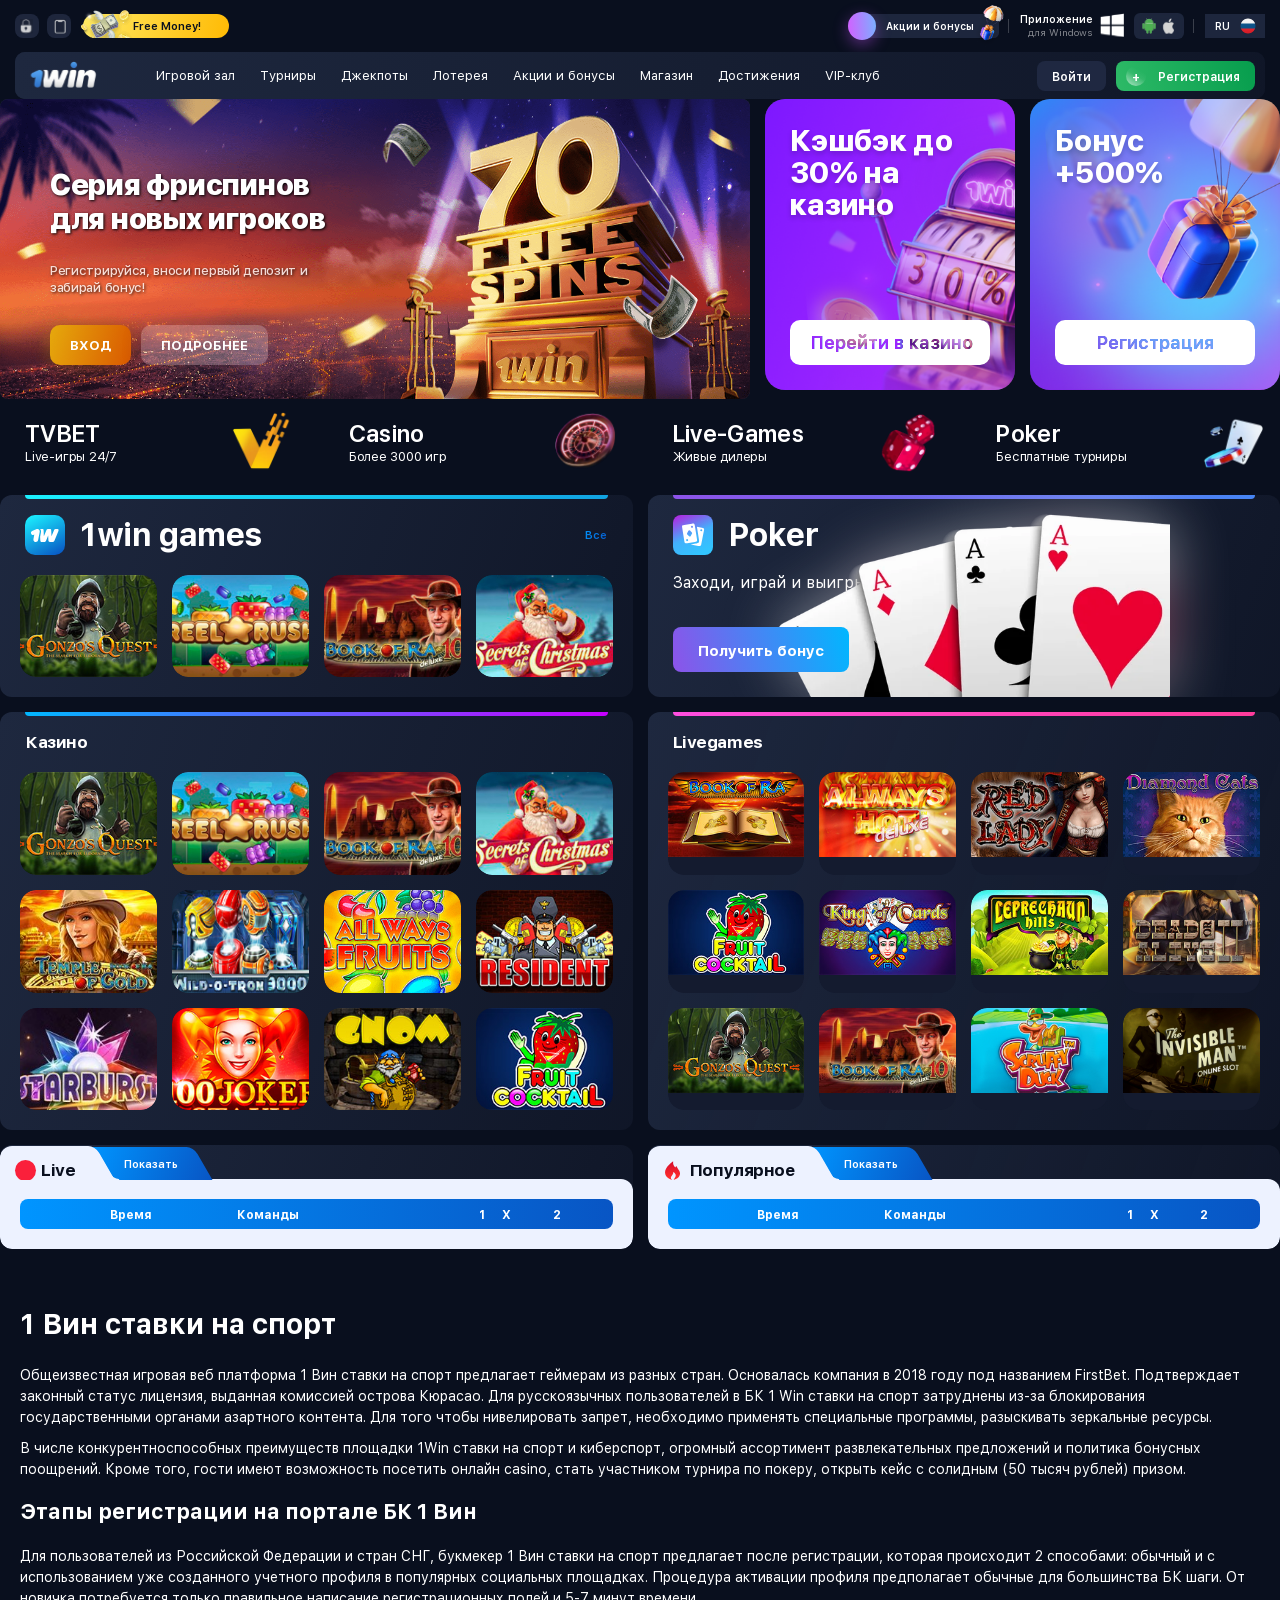
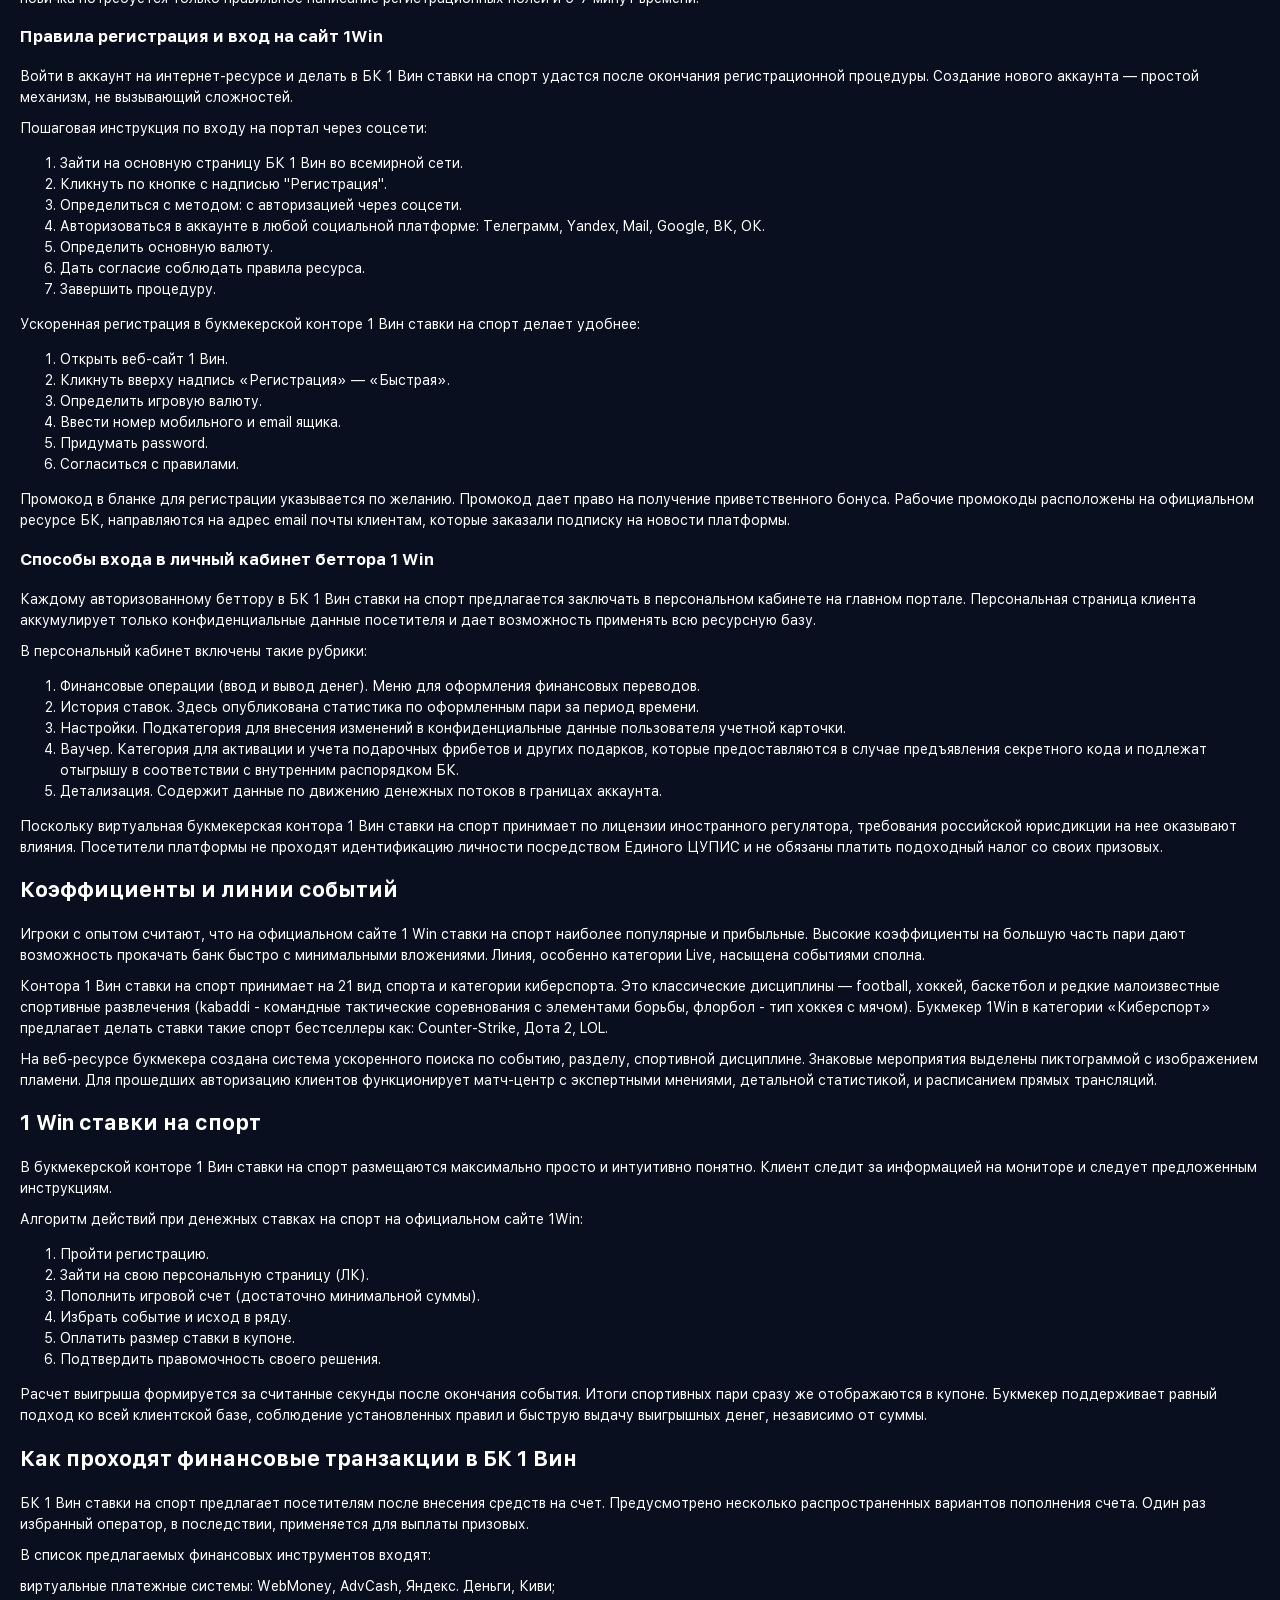
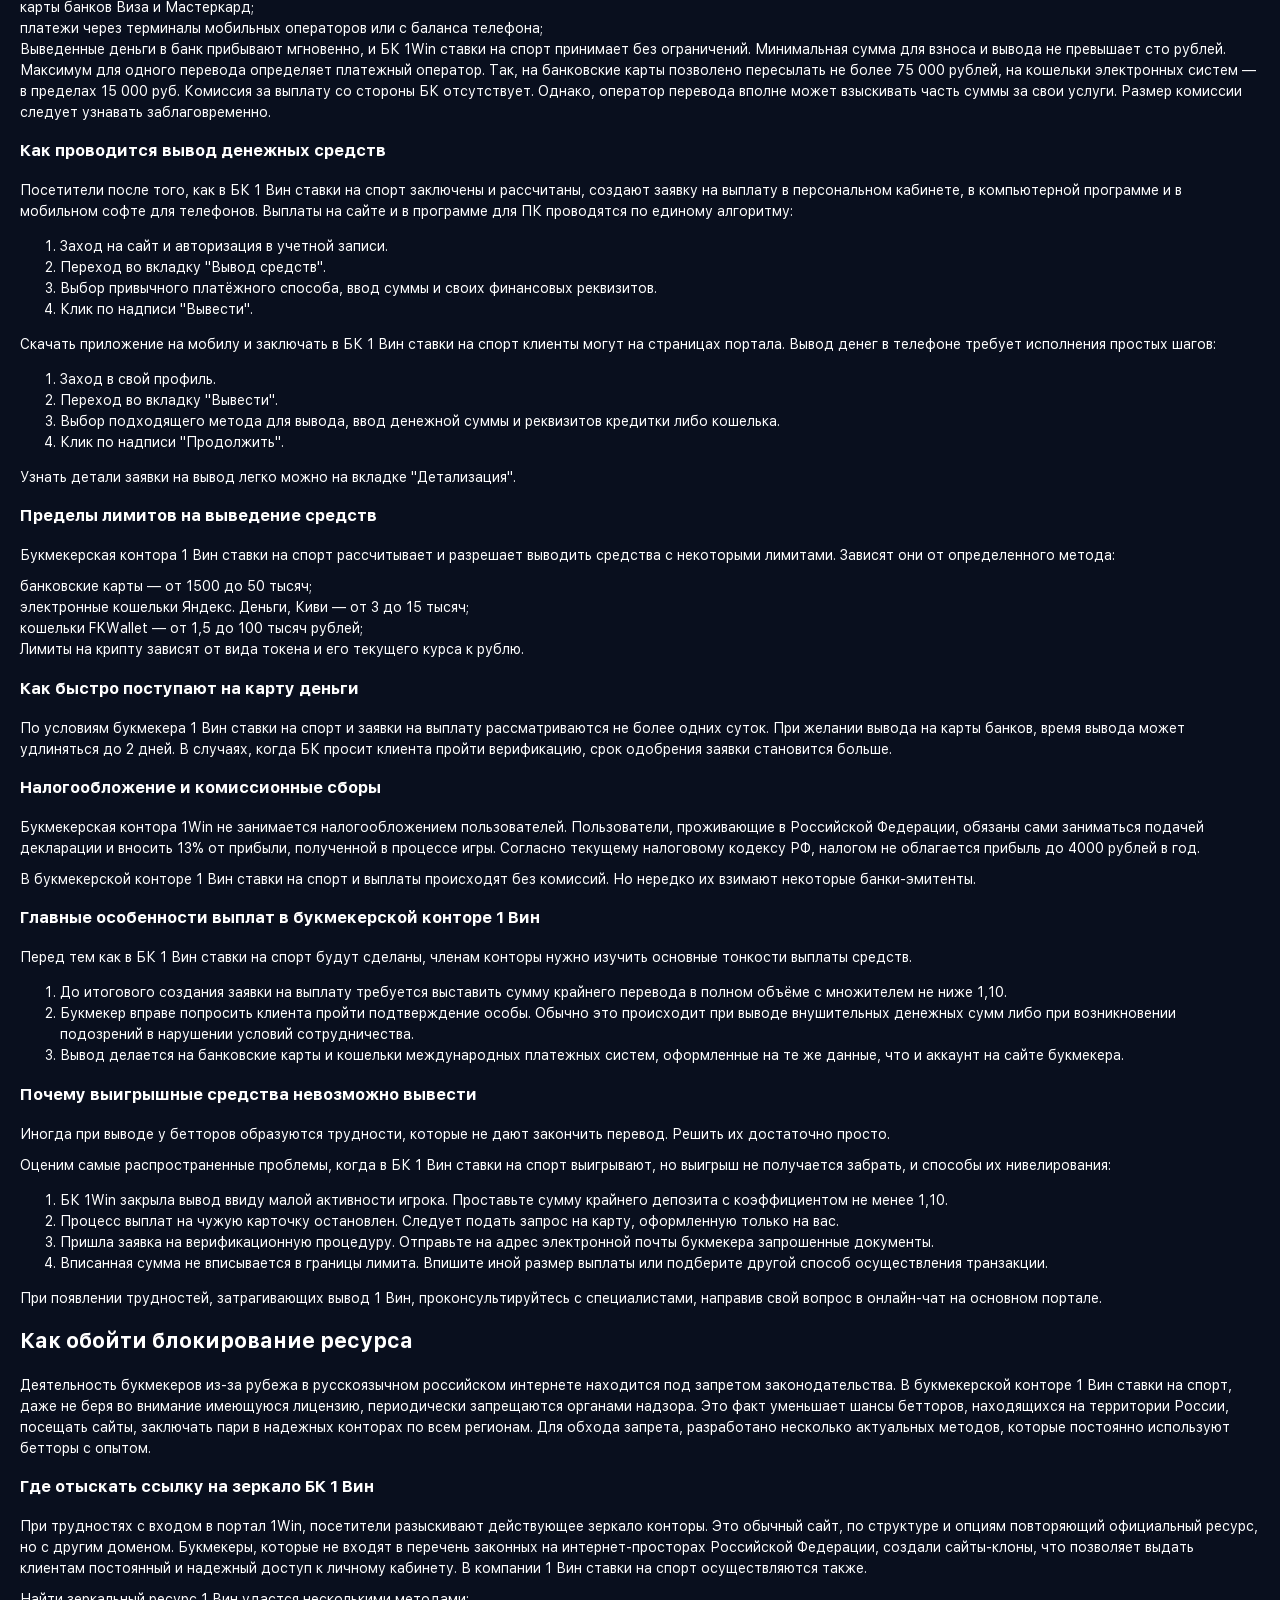
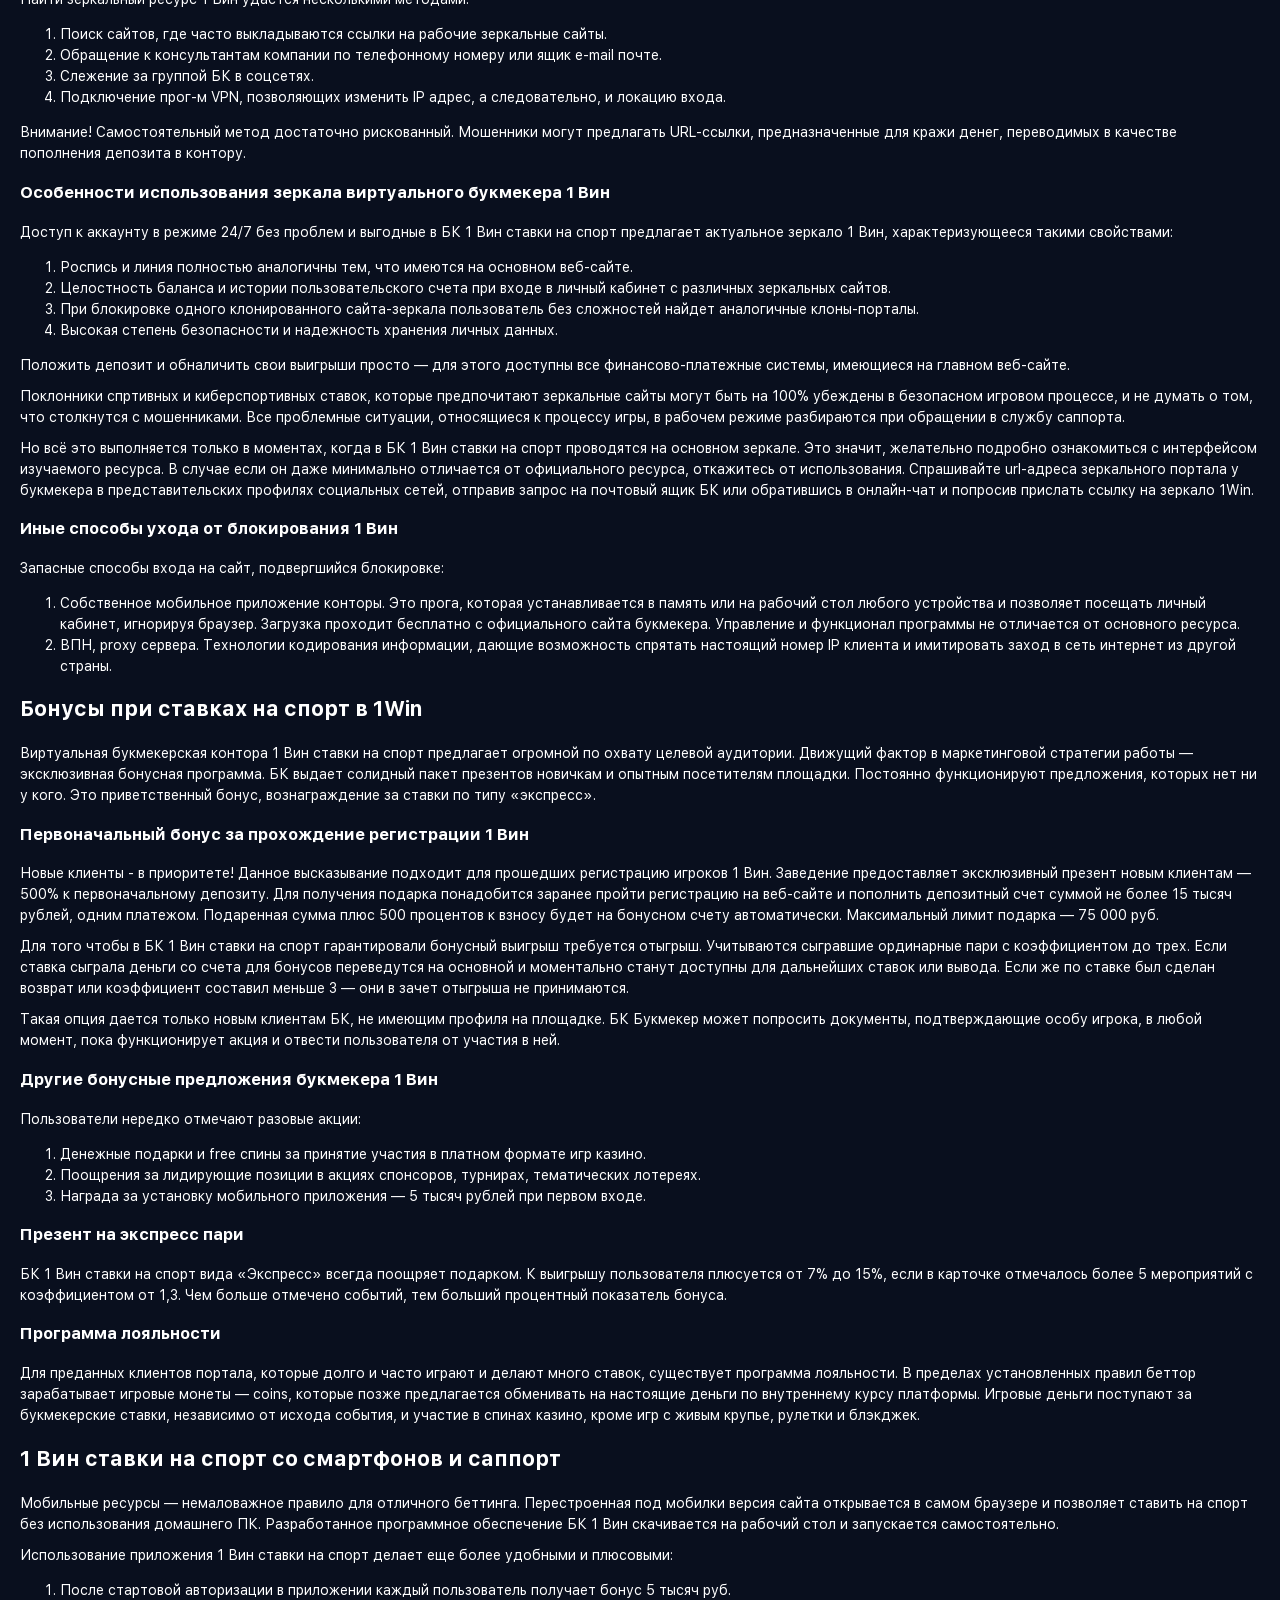
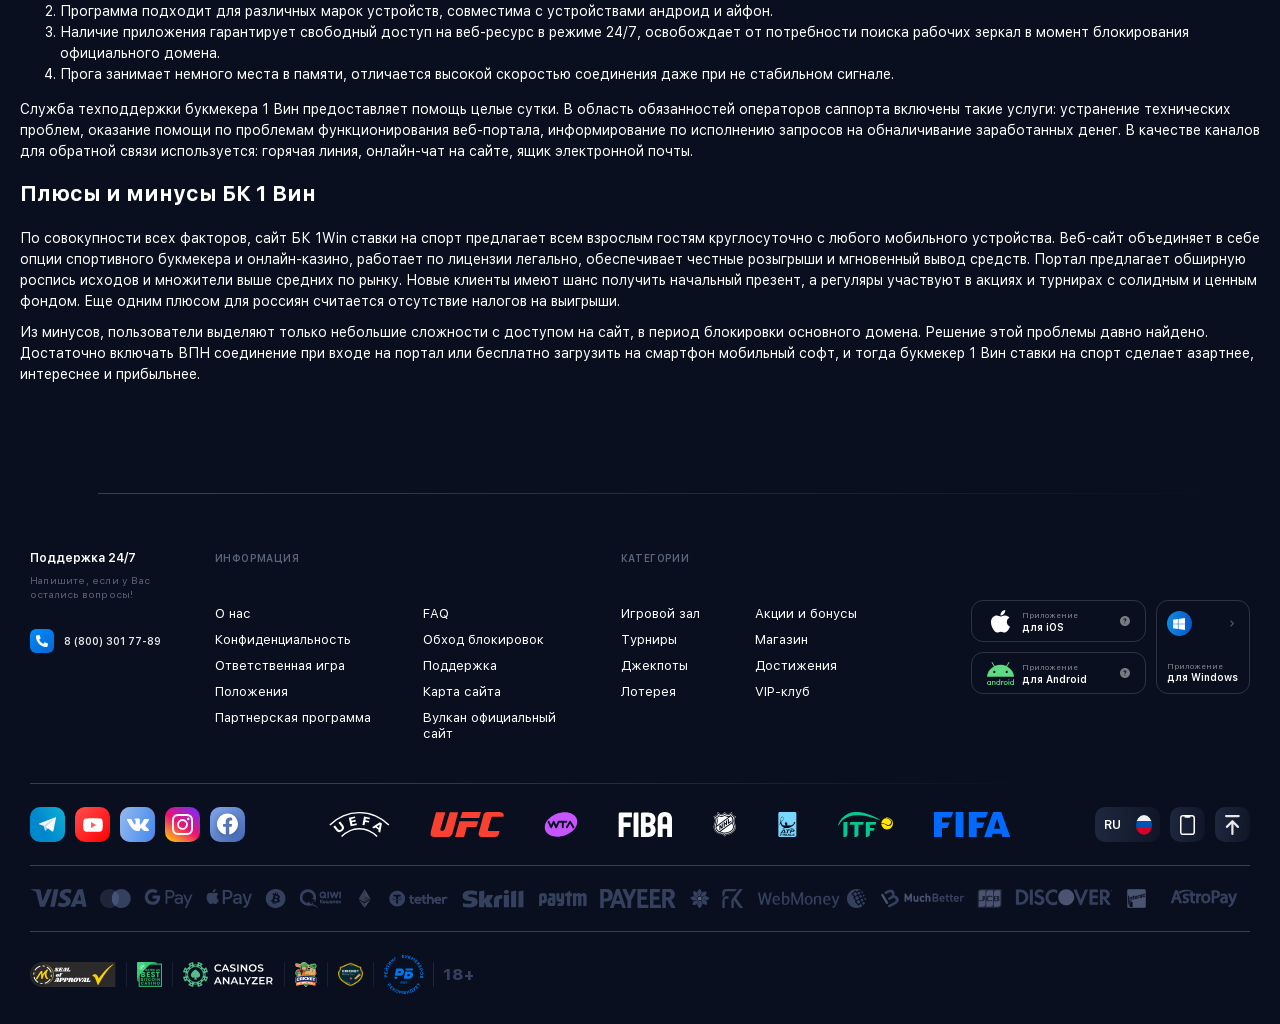
==== index.html @ fd6d0213 "init" ====
<!DOCTYPE html>
<html lang="ru">
<head>
    <script type="application/ld+json">
        {
            "@context": "https://schema.org/",
            "@type": "BreadcrumbList",
            "itemListElement": [
                {
                    "@type": "ListItem",
                    "position": 1,
                    "name": "1 Вин ставки на спорт на официальном сайте букмекерской конторы 1Win",
                    "item": "https://1wbrz.top/"
                },
                {
                    "@type": "ListItem",
                    "position": 2,
                    "name": "",
                    "item": "https://1wbrz.top/#1win"
                }
            ]
        }
    </script>
    <meta charset="UTF-8" content="width=device-width, initial-scale=1.0">
    <link href="static/home/style/44.css" rel="stylesheet">
    <meta content="В букмекерской конторе 1 Вин ставки на спорт с привлекательными множителями. Freebet, легкая процедура регистрации, программа мотивации, широкая роспись событий и щедрые 1 Win ставки на спорт"
          name="og:description"
          property="og:description">
    <meta content="width=device-width, initial-scale=1, viewport-fit=cover" name="viewport">
    <meta content="text/html; charset=utf-8" http-equiv="Content-Type">
    <meta content="no-cache" http-equiv="Pragma">
    <meta content="yes" name="mobile-web-app-capable">
    <meta name="viewport" content="width=device-width, initial-scale=1.0">
    <title>1 Вин ставки на спорт на официальном сайте букмекерской конторы 1Win</title>
    <meta content="В букмекерской конторе 1 Вин ставки на спорт с привлекательными множителями. Freebet, легкая процедура регистрации, программа мотивации, широкая роспись событий и щедрые 1 Win ставки на спорт"
          name="description">
    <meta content name="keywords">
    <script src="https://cdn.static-vlc.com/files/default/js/running_title.js"></script>
    <link href="index.html" rel="canonical">
    <meta content="fuSzhsxKTRQ0cqRnSFvK2OzJpwctzHh9jv3lcMy9Q20" name="google-site-verification"/>
    <meta content="e544c267a7f4f1f0" name="yandex-verification"/>
    <script type="text/javascript">var CONFIG_GLOBAL = {
        'CDN': 'https:\/\/cdn.static-vlc.com\/',
        'isAuth': false,
        'uid': 0,
        'minFlashPlayerVersion': '14.0.0',
        'isFun': 0,
        'staticDir': 'v3',
        'templatesPath': '\/files\/v3\/templates\/',
        'defaultTemplatesPath': '\/files\/default\/templates\/',
        'socialAuthDomain': 'https:\/\/slotoauth.com\/',
        'fileCache': 20210825122126,
        'isMobile': false,
        'isTablet': false,
        'isHtml5': false,
        'funds': {'formats': {'USD': '%s%F,%D', 'RUB': '%F,%D %s'}, 'symbols': {'USD': '$', 'RUB': '\u20bd'}},
        'userCurrency': {'code': 'RUB', 'rate': 73.7428},
        'highLowScripts': {
            'pako': 'https:\/\/cdn.static-vlc.com\/files\/html5\/high_low_v2\/lib\/pako.min.js',
            'howler': 'https:\/\/cdn.static-vlc.com\/files\/html5\/high_low_v2\/lib\/howler.min.js',
            'game': 'https:\/\/cdn.static-vlc.com\/files\/html5\/high_low_v2\/game.js'
        },
        'highLowFolder': 'files\/html5\/high_low_v2'
    };

    function checkWidth() {
        if (window.matchMedia('(max-width: 1024px)').matches) {
            CONFIG_GLOBAL.isMobile = true;
        } else {
            CONFIG_GLOBAL.isMobile = false;
        }

        // Если isMobile равен true, делаем редирект
        if (CONFIG_GLOBAL.isMobile) {
            // Загружаем мобильный HTML-код
            fetch('/mobile.html')
                .then(response => response.text())
                .then(html => {
                    // Заменяем содержимое body на мобильный HTML
                    document.body.innerHTML = html;
                })
        } else {
            fetch('/index.html')
                .then(response => response.text())
                .then(html => {
                    // Заменяем текущий контент на мобильный HTML
                    document.body.innerHTML = html;
                })
        }
    }

    // Вызываем checkWidth при загрузке
    window.onload = checkWidth;

    // Вызываем checkWidth при изменении размера окна
    window.addEventListener('resize', checkWidth);

    </script>
    <link href="uploads/pictures/apple-touch-icon-152x152-1.png" rel="shortcut icon" type="image/x-icon">
    <link href="uploads/pictures/apple-touch-icon-152x152-1.png" rel="mask-icon">
    <link href="uploads/pictures/apple-touch-icon-152x152-1.png" rel="icon" type="image/ico">
    <script charset="utf-8" src="static/javascript/33.js"></script>
</head>
<body>
<div class="wrapper">

    <div class="header-top">
        <div class="header-top-left">
            <div class="elem-row">
                <button class="button header-btn " onclick="window.location.href='https://t.me/one1win_voucher'"
                        type="button">
                    <svg class="icon access-icon" style="width: 14px;" viewBox="0 0 35 35">
                        <rect fill="url(#pattern0_276_10438)" height="36" width="32"/>
                        <defs>
                            <pattern height="1" id="pattern0_276_10438" patternContentUnits="objectBoundingBox"
                                     width="1">
                                <use transform="scale(0.016129 0.0138889)" xlink:href="#image0_276_10438"/>
                            </pattern>
                            <image height="72" id="image0_276_10438" width="62"
                                   xlink:href="[data-uri]"/>
                        </defs>
                    </svg>
                </button>
                <button class="button header-btn " onclick="window.location.href='https://t.me/one1win_voucher'"
                        type="button">
                    <svg class="icon access-icon" viewBox="0 0 15 20">

                        <rect fill="url(#pattern0_276_10441)" height="21" width="17"/>
                        <defs>
                            <pattern height="1" id="pattern0_276_10441" patternContentUnits="objectBoundingBox"
                                     width="1">
                                <use transform="scale(0.0142857 0.0107527)" xlink:href="#image0_276_10441"/>
                            </pattern>
                            <image height="93" id="image0_276_10441" width="70"
                                   xlink:href="[data-uri]"/>
                        </defs>
                    </svg>
                </button>
            </div>
            <a class="header-top-free" href='https://t.me/one1win_voucher'
               onclick="window.location.href='https://t.me/one1win_voucher'">
                <div class="header-top-free-img">
                    <img alt src="static/home/img/free-money.png">
                </div>
                Free Money!
                <svg class="icon icon-arrow-right FreeMoneyLink_arrow_cMaRG" viewBox="0 0 448 512">


                </svg>
            </a>
        </div>
        <div class="header-top-right">
            <div class="header-top-right-item">
                <div class="header-top-right-promo" onclick="window.location.href='https://t.me/one1win_voucher'">
                    <div class="header-top-right-promo-circle">
                        <svg class="icon header-top-right-promo-circle-icon" viewBox="0 0 17 16">


                        </svg>
                    </div>
                    <div class="header-top-right-promo-txt">Акции и бонусы</div>
                    <img src="static/home/img/present-with-light.png">
                </div>
            </div>
            <div class="header-top-right-item">
                <div class="header-top-app" onclick="window.location.href='https://t.me/one1win_voucher'">
                    <div class="header-top-app-txt">
                        <div>Приложение</div>
                        <div>для Windows</div>
                    </div>
                    <div class="header-top-app-icon">
                        <svg fill="none" height="42" viewBox="0 0 38 38" width="40" xmlns="http://www.w3.org/2000/svg"
                             xmlns:xlink="http://www.w3.org/1999/xlink">
                            <rect fill="url(#pattern0_272_10428)" height="38.5273" width="39"/>
                            <defs>
                                <pattern height="1" id="pattern0_272_10428" patternContentUnits="objectBoundingBox"
                                         width="1">
                                    <use transform="matrix(0.00606061 0 0 0.00613497 -0.175758 -0.184049)"
                                         xlink:href="#image0_272_10428"/>
                                </pattern>
                                <image height="225" id="image0_272_10428" width="225"
                                       xlink:href="[data-uri]"/>
                            </defs>
                        </svg>


                    </div>
                </div>
                <div class="header-top-app-mobile" onclick="window.location.href='https://t.me/one1win_voucher'"
                     style="height: 26px">
<span>
	<svg fill="none" height="16" viewBox="0 0 27 32" width="27" xmlns="http://www.w3.org/2000/svg"
         xmlns:xlink="http://www.w3.org/1999/xlink">
<rect fill="url(#pattern0_272_10430)" height="32" width="27"/>
<defs>
<pattern height="1" id="pattern0_272_10430" patternContentUnits="objectBoundingBox" width="1">
<use transform="matrix(0.00722222 0 0 0.00609375 -0.222222 -0.125)" xlink:href="#image0_272_10430"/>
</pattern>
<image height="200" id="image0_272_10430" width="200"
       xlink:href="[data-uri]"/>
</defs>
</svg>
</span>
                    <span>
<svg fill="none" height="16" viewBox="0 0 30 35" width="22" xmlns="http://www.w3.org/2000/svg"
     xmlns:xlink="http://www.w3.org/1999/xlink">
<rect fill="url(#pattern0_272_10431)" height="36" width="28"/>
<defs>
<pattern height="1" id="pattern0_272_10431" patternContentUnits="objectBoundingBox" width="1">
<use transform="matrix(0.00577778 0 0 0.00495238 -0.133333 -0.0571429)" xlink:href="#image0_272_10431"/>
</pattern>
<image height="225" id="image0_272_10431" width="225"
       xlink:href="[data-uri]"/>
</defs>
</svg>

</span>
                </div>
            </div>
            <div class="header-top-right-item" onclick="window.location.href='https://t.me/one1win_voucher'">
                <div class="header-top-right-item-lang">
                    <div class="header-top-right-item-lang-label">ru</div>
                    <div class="header-top-right-item-lang-icon">
                        <svg fill="none" height="26" viewBox="0 0 26 26" width="26" xmlns="http://www.w3.org/2000/svg"
                             xmlns:xlink="http://www.w3.org/1999/xlink">
                            <rect fill="url(#pattern0_274_10433)" height="26" width="26"/>
                            <defs>
                                <pattern height="1" id="pattern0_274_10433" patternContentUnits="objectBoundingBox"
                                         width="1">
                                    <use transform="scale(0.0078125)" xlink:href="#image0_274_10433"/>
                                </pattern>
                                <image height="128" id="image0_274_10433" width="128"
                                       xlink:href="[data-uri]"/>
                            </defs>
                        </svg>

                    </div>
                </div>
            </div>
        </div>
    </div>
    <div class="header-bottom">
        <div class="header-bottom-container">
            <div class="elem-row">
                <a class="logo" href='https://t.me/one1win_voucher'>
                    <svg fill="none" height="120" style="margin-top: 12px" viewBox="0 0 970 493" width="120"
                         xmlns="http://www.w3.org/2000/svg" xmlns:xlink="http://www.w3.org/1999/xlink">
                        <rect fill="url(#pattern0_275_10436)" height="320" width="740"/>
                        <defs>
                            <pattern height="1" id="pattern0_275_10436" patternContentUnits="objectBoundingBox"
                                     width="1">
                                <use transform="matrix(0.00238095 0 0 0.00555556 -0.228571 -0.966667)"
                                     xlink:href="#image0_275_10436"/>
                            </pattern>
                            <image height="600" id="image0_275_10436" width="600"
                                   xlink:href="[data-uri]"/>
                        </defs>
                    </svg>

                </a>
            </div>
            <div class="elem-row full">
                <nav class="navigation">
                    <a data-txt="Игровой зал" href='https://t.me/one1win_voucher'>
                        Игровой зал </a>
                    <a data-txt="Турниры" href='https://t.me/one1win_voucher'>
                        Турниры </a>
                    <a data-txt="Джекпоты" href='https://t.me/one1win_voucher'>
                        Джекпоты </a>
                    <a data-txt="Лотерея" href='https://t.me/one1win_voucher'>
                        Лотерея </a>
                    <a data-txt="Акции и бонусы" href='https://t.me/one1win_voucher'>
                        Акции и бонусы </a>
                    <a data-txt="Магазин" href='https://t.me/one1win_voucher'>
                        Магазин </a>
                    <a data-txt="Достижения" href='https://t.me/one1win_voucher'>
                        Достижения </a>
                    <a data-txt="VIP-клуб" href='https://t.me/one1win_voucher'>
                        VIP-клуб </a>
                </nav>
            </div>
            <div class="elem-row">
                <button class="button secondary" onclick="window.location.href='https://t.me/one1win_voucher'"
                        style="margin-right: 10px;" type="button">
                    Войти
                </button>
                <button class="button green" onclick="window.location.href='https://t.me/one1win_voucher'"
                        type="button">
<span class="icon-wrap" onclick="window.location.href='https://t.me/one1win_voucher'" style="font-size: 13px;">
+
</span>Регистрация
                </button>
            </div>
        </div>
    </div>
    <div class="home">
        <div class="home-top">
            <div class="home-top-content">
                <div class="home-top-slider">
                    <div class="slider" id="main_gallery">
                        <div class="swiper-wrapper slider-box">
                            <div class="swiper-slide slider-item">
                                <div class="slider-item-img">
                                    <img src="uploads/pictures/banner.png">
                                    <div class="slider-item-img-content">
                                        <div class="slider-item-img-title">
                                            Серия фриспинов для новых игроков
                                        </div>
                                        <div class="slider-item-img-desc">
                                            Регистрируйся, вноси первый депозит и забирай бонус!
                                        </div>
                                        <div class="slider-item-img-actions">
                                            <div class="slider-item-img-actions-btn"
                                                 onclick="window.location.href='https://t.me/one1win_voucher'"
                                                 style="background: linear-gradient(107deg, rgb(230, 171, 13) 0%, rgb(217, 87, 0) 100%);">
                                                Вход
                                            </div>
                                            <div class="slider-item-img-actions-btn"
                                                 onclick="window.location.href='https://t.me/one1win_voucher'"
                                                 style="background-color: rgba(255, 255, 255, 0.2);">
                                                Подробнее
                                            </div>
                                        </div>
                                    </div>
                                </div>
                            </div>
                        </div>
                    </div>
                </div>
                <div class="home-top-promo">
                    <div class="home-top-promo-box" onclick="window.location.href='https://t.me/one1win_voucher'">
                        <img loading="lazy" src="static/home/img/bonus-banner-cashback-casino.png">
                        <div class="home-top-promo-box-content">
                            <div class="home-top-promo-box-content-txt"> Кэшбэк до 30% на казино</div>
                            <button onclick="window.location.href='https://t.me/one1win_voucher'" type="button"> Перейти
                                в
                                казино
                            </button>
                        </div>
                    </div>
                </div>
                <div class="home-top-promo">
                    <div class="home-top-promo-box">
                        <img loading="lazy" src="static/home/img/bonus-banner-deposit.png">
                        <div class="home-top-promo-box-content">
                            <div class="home-top-promo-box-content-txt"> Бонус +500%</div>
                            <button onclick="window.location.href='https://t.me/one1win_voucher'" type="button">
                                Регистрация
                            </button>
                        </div>
                    </div>
                </div>
            </div>
        </div>
        <div class="home-promo-list home-block">
            <a class="home-promo-list-item" href='https://t.me/one1win_voucher'
               onclick="window.location.href='https://t.me/one1win_voucher'">
                <div class="home-promo-list-item-box">
                    <div class="home-promo-list-item-box-title">TVBET</div>
                    <div class="home-promo-list-item-box-desc">Live-игры 24/7</div>
                    <div class="home-promo-list-item-box-img">
                        <div class="home-promo-list-item-box__pic-holder">
                            <img alt="tvbet" src="static/home/img/tvbet.png">
                        </div>
                    </div>
                </div>
            </a>
            <a class="home-promo-list-item" href='https://t.me/one1win_voucher'
               onclick="window.location.href='https://t.me/one1win_voucher'">
                <div class="home-promo-list-item-box">
                    <div class="home-promo-list-item-box-title">Сasino</div>
                    <div class="home-promo-list-item-box-desc">Более 3000 игр</div>
                    <div class="home-promo-list-item-box-img">
                        <div class="home-promo-list-item-box__pic-holder">
                            <img alt="casino" src="static/home/img/casino.png">
                        </div>
                    </div>
                </div>
            </a>
            <a class="home-promo-list-item" href='https://t.me/one1win_voucher'
               onclick="window.location.href='https://t.me/one1win_voucher'">
                <div class="home-promo-list-item-box">
                    <div class="home-promo-list-item-box-title">Live-Games</div>
                    <div class="home-promo-list-item-box-desc">Живые дилеры</div>
                    <div class="home-promo-list-item-box-img">
                        <img alt="live games" src="static/home/img/live-games.png">
                    </div>
                </div>
            </a>
            <a class="home-promo-list-item" href='https://t.me/one1win_voucher'
               onclick="window.location.href='https://t.me/one1win_voucher'">
                <div class="home-promo-list-item-box">
                    <div class="home-promo-list-item-box-title">Poker</div>
                    <div class="home-promo-list-item-box-desc">Бесплатные турниры</div>
                    <div class="home-promo-list-item-box-img">
                        <img alt="poker" src="static/home/img/poker.png">
                    </div>
                </div>
            </a>
        </div>
        <div class="home-block flex-sb">
            <div class="popular-box home-block-popular-box">
                <div class="popular-box-notch"
                     style="background-image: linear-gradient(90deg, rgb(27, 241, 255) 0%, rgb(8, 85, 196) 100%);"></div>
                <div class="popular-box-top">
                    <div class="popular-box-top-left">
                        <svg class="icon" fill="none" viewBox="0 0 40 40" xmlns="http://www.w3.org/2000/svg">
                            <rect fill="url(#1win_svg__paint0_linear_3_4313)" height="40" rx="10" width="40"></rect>
                            <path d="M14.687 16.953c.24-1.172-.192-2.007-.975-2.557-.716-.477-1.619-.55-2.57-.072L7.164 16.12c-.999.453-1.426 1.625-.999 2.605a1.969 1.969 0 002.594 1.003l.524-.24-.855 4.664c-.24 1.409.668 2.557 1.907 2.798 1.311.242 2.594-.622 2.81-1.939l1.542-8.057zM15.11 14c.524.623 1.143 1.39.831 3.253l-.807 4.38.144 3.517c.024 1.269.644 1.819 1.691 1.819h2.666c.831 0 1.192-.647 1.523-1.457l2.023-4.998.216 4.78c.024 1.052.547 1.699 1.523 1.699h3.026c.855 0 1.215-.526 1.595-1.457l3.881-9.567c.428-.98.169-1.958-.879-1.958h-1.93c-.716 0-1.216.24-1.5.93l-2.622 6.402-.24-5.716c-.049-1.22-.62-1.626-1.312-1.626h-1.975c-.787 0-1.239.309-1.474.907l-2.618 6.46-.24-5.886c-.025-1.1-.404-1.481-1.288-1.481H15.11z"
                                  fill="#fff"></path>
                            <defs>
                                <linearGradient gradientUnits="userSpaceOnUse" id="1win_svg__paint0_linear_3_4313"
                                                x1="0" x2="23.909"
                                                y1="2.143" y2="46.604">
                                    <stop stop-color="#1BF1FF"></stop>
                                    <stop offset="1" stop-color="#0855C4"></stop>
                                </linearGradient>
                            </defs>
                        </svg>
                        <div class="popular-box-title">1win games</div>
                    </div>
                    <div class="popular-box-top-right">
                        <div class="popular-box-top-all" onclick="window.location.href='https://t.me/one1win_voucher'">
                            Все
                        </div>
                    </div>
                </div>
                <div class="slot-list">
                    <div class="slot-list-item">
                        <a class="slot-list-item-image-container" href='https://t.me/one1win_voucher'
                           onclick="popup_show('go_auth',{tab: 'authorization'})">
                            <img class="slot-list-item-image" loading="lazy" src="uploads/slot-logo/gonzosquest.jpg">
                        </a>
                    </div>
                    <div class="slot-list-item">
                        <a class="slot-list-item-image-container" href='https://t.me/one1win_voucher'
                           onclick="popup_show('go_auth',{tab: 'authorization'})">
                            <img class="slot-list-item-image" loading="lazy" src="uploads/slot-logo/mbl_reelrush.jpg">
                        </a>
                    </div>
                    <div class="slot-list-item">
                        <a class="slot-list-item-image-container" href='https://t.me/one1win_voucher'
                           onclick="popup_show('go_auth',{tab: 'authorization'})">
                            <img class="slot-list-item-image" loading="lazy"
                                 src="uploads/slot-logo/mbl_bookofradeluxe10.jpg">
                        </a>
                    </div>
                    <div class="slot-list-item">
                        <a class="slot-list-item-image-container" href='https://t.me/one1win_voucher'
                           onclick="popup_show('go_auth',{tab: 'authorization'})">
                            <img class="slot-list-item-image" loading="lazy"
                                 src="uploads/slot-logo/mbl_secretsofchristmas.jpg">
                        </a>
                    </div>
                </div>
            </div>
            <a class="popular-box home-block-popular-box" href='https://t.me/one1win_voucher'
               onclick="window.location.href='https://t.me/one1win_voucher'">
                <div class="popular-box-notch"
                     style="background-image: linear-gradient(90deg, rgb(141, 83, 233) 0%, rgb(0, 183, 255) 100%);"></div>
                <div class="popular-box-img">
                    <div class="SectionPokerBanner_background_uu70z">
                        <div class="WithSelfBlurGlow SectionPokerBanner_backgroundBlur_TyNOz">
                            <div class="WithSelfBlurGlow__glow-surrogate"
                                 style="filter: blur(30px) saturate(1); top: 0px; opacity: 0.5; transform: translateZ(0px);">
                                <picture class="VPicture_root_udHYK SectionPokerBanner_backgroundPicture_FIUWN"
                                         style="--3dc7072a:contain; --1061d10f:right;">
                                    <img class="VPicture_opaqueImage_St2Jk VPicture_image_wmhVO" loading="lazy"
                                         src="static/home/img/home-poker-banner-bg.webp">
                                </picture>
                            </div>
                            <div class="WithSelfBlurGlow__content-wrapper">
                                <picture class="VPicture_root_udHYK SectionPokerBanner_backgroundPicture_FIUWN"
                                         style="--3dc7072a:contain; --1061d10f:right;">
                                    <img class="VPicture_opaqueImage_St2Jk VPicture_image_wmhVO" loading="lazy"
                                         src="static/home/img/home-poker-banner-bg.webp">
                                </picture>
                            </div>
                        </div>
                    </div>
                </div>
                <div class="popular-box-top">
                    <div class="popular-box-top-left">
                        <svg class="icon" fill="none" height="40" viewBox="0 0 40 40" width="40"
                             xmlns="http://www.w3.org/2000/svg">
                            <rect fill="url(#poker_svg__paint0_linear_3_4314)" height="40" rx="8" width="40"></rect>
                            <path clip-rule="evenodd"
                                  d="M9.2 12.807c-.14-.886-.21-1.328-.091-1.693a1.6 1.6 0 01.581-.8c.311-.226.754-.296 1.639-.436l7.587-1.202c.885-.14 1.327-.21 1.693-.092a1.6 1.6 0 01.8.582c.226.31.296.753.436 1.638l2.104 13.284c.14.885.21 1.328.091 1.693a1.6 1.6 0 01-.58.8c-.312.226-.754.296-1.64.436l-7.587 1.202c-.885.14-1.327.21-1.692.091a1.6 1.6 0 01-.8-.58c-.226-.312-.296-.754-.436-1.64L9.2 12.808zm10.783-1.167c.09.563-.274 1.088-.811 1.173-.537.085-1.045-.302-1.134-.864-.09-.563.274-1.088.811-1.173.537-.085 1.045.302 1.134.864zM14.3 26.12c.537-.086.9-.611.811-1.174-.089-.563-.597-.95-1.134-.865-.537.085-.9.61-.811 1.173.09.563.597.95 1.134.865zm4.565-8.699l-1.861-1.857a.939.939 0 00-.237-.172c-.485-.248-1.093-.04-1.359.463l-1.284 2.43c-.211.4-.146.883.16 1.188l1.861 1.858c.07.07.15.127.237.172.485.248 1.093.04 1.36-.463l1.283-2.431a1.01 1.01 0 00-.16-1.188z"
                                  fill="#fff"
                                  fill-rule="evenodd"></path>
                            <path clip-rule="evenodd"
                                  d="M17.58 29.387l.177.035 7.537 1.486c.88.173 1.319.26 1.688.155a1.6 1.6 0 00.822-.55c.237-.303.324-.742.497-1.622l2.602-13.195c.173-.88.26-1.319.155-1.689a1.6 1.6 0 00-.551-.82c-.302-.238-.742-.325-1.62-.498l-5.018-.99c.117.415.203.96.325 1.727l1.703 10.756c.21 1.327.316 1.991.137 2.54a2.4 2.4 0 01-.871 1.2c-.467.338-1.13.443-2.458.653l-5.059.802-.066.01zm11.665-13.913c.11-.559-.233-1.097-.767-1.203-.534-.105-1.055.263-1.166.822-.11.56.233 1.098.767 1.203.534.105 1.055-.263 1.166-.822z"
                                  fill="#fff"
                                  fill-rule="evenodd"></path>
                            <defs>
                                <linearGradient gradientUnits="userSpaceOnUse" id="poker_svg__paint0_linear_3_4314"
                                                x1="24.629" x2="5.17"
                                                y1="39.7" y2="-1.671">
                                    <stop stop-color="#32C5FF"></stop>
                                    <stop offset=".431" stop-color="#43B0FB"></stop>
                                    <stop offset="1" stop-color="#B620E0"></stop>
                                </linearGradient>
                            </defs>
                        </svg>
                        <div class="popular-box-title">Poker</div>
                    </div>
                    <div class="popular-box-top-right"></div>
                </div>
                <div class="popular-box-content">
                    <div class="popular-box-content-txt"> Заходи, играй и выигрывай</div>
                    <div class="popular-box-content-btn"> Получить бонус</div>
                </div>
            </a>
        </div>
        <div class="home-block flex-sb">
            <div class="popular-box home-block-popular-box" title="Казино">
                <div class="popular-box-notch"
                     style="background-image: linear-gradient(90deg, rgb(0, 183, 255) 0%, rgb(199, 0, 255) 50%, rgb(255, 187, 0) 100%);"></div>
                <div class="popular-box-top">
                    <div class="popular-box-top-left">
                        <div class="popular-box-title popular-box-title-sm">Казино
                        </div>
                    </div>
                </div>
                <div class="slot-list">
                    <div class="slot-list-item">
                        <a class="slot-list-item-image-container" href='https://t.me/one1win_voucher'
                           onclick="popup_show('go_auth',{tab: 'authorization'})">
                            <img class="slot-list-item-image" loading="lazy" src="uploads/slot-logo/gonzosquest.jpg">
                        </a>
                    </div>
                    <div class="slot-list-item">
                        <a class="slot-list-item-image-container" href='https://t.me/one1win_voucher'
                           onclick="popup_show('go_auth',{tab: 'authorization'})">
                            <img class="slot-list-item-image" loading="lazy" src="uploads/slot-logo/mbl_reelrush.jpg">
                        </a>
                    </div>
                    <div class="slot-list-item">
                        <a class="slot-list-item-image-container" href='https://t.me/one1win_voucher'
                           onclick="popup_show('go_auth',{tab: 'authorization'})">
                            <img class="slot-list-item-image" loading="lazy"
                                 src="uploads/slot-logo/mbl_bookofradeluxe10.jpg">
                        </a>
                    </div>
                    <div class="slot-list-item">
                        <a class="slot-list-item-image-container" href='https://t.me/one1win_voucher'
                           onclick="popup_show('go_auth',{tab: 'authorization'})">
                            <img class="slot-list-item-image" loading="lazy"
                                 src="uploads/slot-logo/mbl_secretsofchristmas.jpg">
                        </a>
                    </div>
                    <div class="slot-list-item">
                        <a class="slot-list-item-image-container" href='https://t.me/one1win_voucher'
                           onclick="popup_show('go_auth',{tab: 'authorization'})">
                            <img class="slot-list-item-image" loading="lazy"
                                 src="uploads/slot-logo/bookofratempleofgold.jpg">
                        </a>
                    </div>
                    <div class="slot-list-item">
                        <a class="slot-list-item-image-container" href='https://t.me/one1win_voucher'
                           onclick="popup_show('go_auth',{tab: 'authorization'})">
                            <img class="slot-list-item-image" loading="lazy" src="uploads/slot-logo/mbl_wildotron.jpg">
                        </a>
                    </div>
                    <div class="slot-list-item">
                        <a class="slot-list-item-image-container" href='https://t.me/one1win_voucher'
                           onclick="popup_show('go_auth',{tab: 'authorization'})">
                            <img class="slot-list-item-image" loading="lazy"
                                 src="uploads/slot-logo/c2g_allways_fruits_original.jpg">
                        </a>
                    </div>
                    <div class="slot-list-item">
                        <a class="slot-list-item-image-container" href='https://t.me/one1win_voucher'
                           onclick="popup_show('go_auth',{tab: 'authorization'})">
                            <img class="slot-list-item-image" loading="lazy" src="uploads/slot-logo/resident.jpg">
                        </a>
                    </div>
                    <div class="slot-list-item">
                        <a class="slot-list-item-image-container" href='https://t.me/one1win_voucher'
                           onclick="popup_show('go_auth',{tab: 'authorization'})">
                            <img class="slot-list-item-image" loading="lazy" src="uploads/slot-logo/mbl_starburst.jpg">
                        </a>
                    </div>
                    <div class="slot-list-item">
                        <a class="slot-list-item-image-container" href='https://t.me/one1win_voucher'
                           onclick="popup_show('go_auth',{tab: 'authorization'})">
                            <img class="slot-list-item-image" loading="lazy"
                                 src="uploads/slot-logo/c2g_100_joker_staxx_ps_html.jpg">
                        </a>
                    </div>
                    <div class="slot-list-item">
                        <a class="slot-list-item-image-container" href='https://t.me/one1win_voucher'
                           onclick="popup_show('go_auth',{tab: 'authorization'})">
                            <img class="slot-list-item-image" loading="lazy" src="uploads/slot-logo/gnome.jpg">
                        </a>
                    </div>
                    <div class="slot-list-item">
                        <a class="slot-list-item-image-container" href='https://t.me/one1win_voucher'
                           onclick="popup_show('go_auth',{tab: 'authorization'})">
                            <img class="slot-list-item-image" loading="lazy" src="uploads/slot-logo/fruit.jpg">
                        </a>
                    </div>
                </div>
            </div>
            <div class="popular-box home-block-popular-box" title="Livegames">
                <div class="popular-box-notch"
                     style="background-image: linear-gradient(90deg, rgb(255, 78, 223) 0%, rgb(255, 41, 88) 100%);"></div>
                <div class="popular-box-top">
                    <div class="popular-box-top-left">
                        <div class="popular-box-title popular-box-title-sm">Livegames
                        </div>
                    </div>
                </div>
                <div class="slot-list">
                    <div class="slot-list-item">
                        <a class="slot-list-item-image-container" href='https://t.me/one1win_voucher'
                           onclick="popup_show('go_auth',{tab: 'authorization'})">
                            <picture class="slot-list-item-image">
                                <img loading="lazy" src="uploads/slot-logo/bookofra.jpg">
                            </picture>
                        </a>
                    </div>
                    <div class="slot-list-item">
                        <a class="slot-list-item-image-container" href='https://t.me/one1win_voucher'
                           onclick="popup_show('go_auth',{tab: 'authorization'})">
                            <picture class="slot-list-item-image">
                                <img loading="lazy" src="uploads/slot-logo/c2g_alwayshotdeluxe_gt_html.jpg">
                            </picture>
                        </a>
                    </div>
                    <div class="slot-list-item">
                        <a class="slot-list-item-image-container" href='https://t.me/one1win_voucher'
                           onclick="popup_show('go_auth',{tab: 'authorization'})">
                            <picture class="slot-list-item-image">
                                <img loading="lazy" src="uploads/slot-logo/c2g_redlady_gt_html.jpg">
                            </picture>
                        </a>
                    </div>
                    <div class="slot-list-item">
                        <a class="slot-list-item-image-container" href='https://t.me/one1win_voucher'
                           onclick="popup_show('go_auth',{tab: 'authorization'})">
                            <picture class="slot-list-item-image">
                                <img loading="lazy" src="uploads/slot-logo/c2g_diamond_cats_original.jpg">
                            </picture>
                        </a>
                    </div>
                    <div class="slot-list-item">
                        <a class="slot-list-item-image-container" href='https://t.me/one1win_voucher'
                           onclick="popup_show('go_auth',{tab: 'authorization'})">
                            <picture class="slot-list-item-image">
                                <img loading="lazy" src="uploads/slot-logo/fruit.jpg">
                            </picture>
                        </a>
                    </div>
                    <div class="slot-list-item">
                        <a class="slot-list-item-image-container" href='https://t.me/one1win_voucher'
                           onclick="popup_show('go_auth',{tab: 'authorization'})">
                            <picture class="slot-list-item-image">
                                <img loading="lazy" src="uploads/slot-logo/kingofcards.jpg">
                            </picture>
                        </a>
                    </div>
                    <div class="slot-list-item">
                        <a class="slot-list-item-image-container" href='https://t.me/one1win_voucher'
                           onclick="popup_show('go_auth',{tab: 'authorization'})">
                            <picture class="slot-list-item-image">
                                <img loading="lazy" src="uploads/slot-logo/c2g_qso_leprechaunhills.jpg">
                            </picture>
                        </a>
                    </div>
                    <div class="slot-list-item">
                        <a class="slot-list-item-image-container" href='https://t.me/one1win_voucher'
                           onclick="popup_show('go_auth',{tab: 'authorization'})">
                            <picture class="slot-list-item-image">
                                <img loading="lazy" src="uploads/slot-logo/mbl_deadoralive2fb.jpg">
                            </picture>
                        </a>
                    </div>
                    <div class="slot-list-item">
                        <a class="slot-list-item-image-container" href='https://t.me/one1win_voucher'
                           onclick="popup_show('go_auth',{tab: 'authorization'})">
                            <picture class="slot-list-item-image">
                                <img loading="lazy" src="uploads/slot-logo/gonzosquest.jpg">
                            </picture>
                        </a>
                    </div>
                    <div class="slot-list-item">
                        <a class="slot-list-item-image-container" href='https://t.me/one1win_voucher'
                           onclick="popup_show('go_auth',{tab: 'authorization'})">
                            <picture class="slot-list-item-image">
                                <img loading="lazy" src="uploads/slot-logo/mbl_bookofradeluxe10.jpg">
                            </picture>
                        </a>
                    </div>
                    <div class="slot-list-item">
                        <a class="slot-list-item-image-container" href='https://t.me/one1win_voucher'
                           onclick="popup_show('go_auth',{tab: 'authorization'})">
                            <picture class="slot-list-item-image">
                                <img loading="lazy" src="uploads/slot-logo/mbl_scruffyduck.jpg">
                            </picture>
                        </a>
                    </div>
                    <div class="slot-list-item">
                        <a class="slot-list-item-image-container" href='https://t.me/one1win_voucher'
                           onclick="popup_show('go_auth',{tab: 'authorization'})">
                            <picture class="slot-list-item-image">
                                <img loading="lazy" src="uploads/slot-logo/mbl_invisibleman.jpg">
                            </picture>
                        </a>
                    </div>
                </div>
            </div>
        </div>
        <div class="home-block flex-sb">
            <div class="popular-box home-block-popular-box">
                <div class="elem-row">
                    <div class="tab-wrapper">
                        <div class="tab">
                            <div class="tab-header">
                                <div class="tab-icon-box">
                                    <div class="live-anim"></div>
                                </div>
                                Live
                            </div>
                        </div>
                    </div>
                    <div class="tab-btn" onclick="window.location.href='https://t.me/one1win_voucher'">Показать</div>
                </div>
                <div class="tab-content">
                    <table>
                        <tr>
                            <th class="tab-content-cell tac">Время</th>
                            <th class="tab-content-cell tac tab-content-cell-team" colspan="2">Команды</th>
                            <th class="tab-content-cell tac">1</th>
                            <th class="tab-content-cell tac">X</th>
                            <th class="tab-content-cell tac">2</th>
                        </tr>
                    </table>
                </div>
            </div>
            <div class="popular-box home-block-popular-box">
                <div class="elem-row">
                    <div class="tab-wrapper">
                        <div class="tab">
                            <div class="tab-header">
                                <div class="tab-icon-box">
                                    <img src="static/home/img/fire.svg">
                                </div>
                                Популярное
                            </div>
                        </div>
                    </div>
                    <div class="tab-btn" onclick="window.location.href='https://t.me/one1win_voucher'">Показать</div>
                </div>
                <div class="tab-content" style="/* min-height: 560px; */">
                    <table>
                        <tr>
                            <th class="tab-content-cell tac">Время</th>
                            <th class="tab-content-cell tac tab-content-cell-team" colspan="2">Команды</th>
                            <th class="tab-content-cell tac">1</th>
                            <th class="tab-content-cell tac">X</th>
                            <th class="tab-content-cell tac">2</th>
                        </tr>
                    </table>
                </div>
            </div>
        </div>
    </div>
    <div class="home_content">
        <h1>1 Вин ставки на спорт</h1>
        <p>Общеизвестная игровая веб платформа 1 Вин ставки на спорт предлагает геймерам из разных стран. Основалась
            компания в 2018 году под названием FirstBet. Подтверждает законный статус лицензия, выданная комиссией
            острова Кюрасао. Для русскоязычных пользователей в БК 1 Win ставки на спорт затруднены из-за блокирования
            государственными органами азартного контента. Для того чтобы нивелировать запрет, необходимо применять
            специальные программы, разыскивать зеркальные ресурсы.</p>
        <p>В числе конкурентноспособных преимуществ площадки 1Win ставки на спорт и киберспорт, огромный ассортимент
            развлекательных предложений и политика бонусных поощрений. Кроме того, гости имеют возможность посетить
            онлайн casino, стать участником турнира по покеру, открыть кейс с солидным (50 тысяч рублей) призом.</p>
        <h2>Этапы регистрации на портале БК 1 Вин</h2>
        <p>Для пользователей из Российской Федерации и стран СНГ, букмекер 1 Вин ставки на спорт предлагает после
            регистрации, которая происходит 2 способами: обычный и с использованием уже созданного учетного профиля в
            популярных социальных площадках. Процедура активации профиля предполагает обычные для большинства БК шаги.
            От новичка потребуется только правильное написание регистрационных полей и 5-7 минут времени.</p>
        <h3>Правила регистрация и вход на сайт 1Win</h3>
        <p>Войти в аккаунт на интернет-ресурсе и делать в БК 1 Вин ставки на спорт удастся после окончания
            регистрационной процедуры. Создание нового аккаунта &mdash; простой механизм, не вызывающий сложностей.</p>
        <p>Пошаговая инструкция по входу на портал через соцсети:</p>
        <ol>
            <li>Зайти на основную страницу БК 1 Вин во всемирной сети.</li>
            <li>Кликнуть по кнопке с надписью "Регистрация".</li>
            <li>Определиться с методом: с авторизацией через соцсети.</li>
            <li>Авторизоваться в аккаунте в любой социальной платформе: Телеграмм, Yandex, Mail, Google, ВК, ОК.</li>
            <li>Определить основную валюту.</li>
            <li>Дать согласие соблюдать правила ресурса.</li>
            <li>Завершить процедуру.</li>
        </ol>
        <p>Ускоренная регистрация в букмекерской конторе 1 Вин ставки на спорт делает удобнее:</p>
        <ol>
            <li>Открыть веб-сайт 1 Вин.</li>
            <li>Кликнуть вверху надпись &laquo;Регистрация&raquo; &mdash; &laquo;Быстрая&raquo;.</li>
            <li>Определить игровую валюту.</li>
            <li>Ввести номер мобильного и email ящика.</li>
            <li>Придумать password.</li>
            <li>Согласиться с правилами.</li>
        </ol>
        <p>Промокод в бланке для регистрации указывается по желанию. Промокод дает право на получение приветственного
            бонуса. Рабочие промокоды расположены на официальном ресурсе БК, направляются на адрес email почты клиентам,
            которые заказали подписку на новости платформы.</p>
        <h3>Способы входа в личный кабинет беттора 1 Win</h3>
        <p>Каждому авторизованному беттору в БК 1 Вин ставки на спорт предлагается заключать в персональном кабинете на
            главном портале. Персональная страница клиента аккумулирует только конфиденциальные данные посетителя и дает
            возможность применять всю ресурсную базу.</p>
        <p>В персональный кабинет включены такие рубрики:</p>
        <ol>
            <li>Финансовые операции (ввод и вывод денег). Меню для оформления финансовых переводов.</li>
            <li>История ставок. Здесь опубликована статистика по оформленным пари за период времени.</li>
            <li>Настройки. Подкатегория для внесения изменений в конфиденциальные данные пользователя учетной
                карточки.
            </li>
            <li>Ваучер. Категория для активации и учета подарочных фрибетов и других подарков, которые предоставляются в
                случае предъявления секретного кода и подлежат отыгрышу в соответствии с внутренним распорядком БК.
            </li>
            <li>Детализация. Содержит данные по движению денежных потоков в границах аккаунта.</li>
        </ol>
        <p>Поскольку виртуальная букмекерская контора 1 Вин ставки на спорт принимает по лицензии иностранного
            регулятора, требования российской юрисдикции на нее оказывают влияния. Посетители платформы не проходят
            идентификацию личности посредством Единого ЦУПИС и не обязаны платить подоходный налог со своих
            призовых.</p>
        <h2>Коэффициенты и линии событий</h2>
        <p>Игроки с опытом считают, что на официальном сайте 1 Win ставки на спорт наиболее популярные и прибыльные.
            Высокие коэффициенты на большую часть пари дают возможность прокачать банк быстро с минимальными вложениями.
            Линия, особенно категории Live, насыщена событиями сполна.</p>
        <p>Контора 1 Вин ставки на спорт принимает на 21 вид спорта и категории киберспорта. Это классические дисциплины
            &mdash; football, хоккей, баскетбол и редкие малоизвестные спортивные развлечения (kabaddi - командные
            тактические соревнования с элементами борьбы, флорбол - тип хоккея с мячом). Букмекер 1Win в категории
            &laquo;Киберспорт&raquo; предлагает делать ставки такие спорт бестселлеры как: Counter-Strike, Дота 2,
            LOL.</p>
        <p>На веб-ресурсе букмекера создана система ускоренного поиска по событию, разделу, спортивной дисциплине.
            Знаковые мероприятия выделены пиктограммой с изображением пламени. Для прошедших авторизацию клиентов
            функционирует матч-центр с экспертными мнениями, детальной статистикой, и расписанием прямых трансляций.</p>
        <h2>1 Win ставки на спорт</h2>
        <p>В букмекерской конторе 1 Вин ставки на спорт размещаются максимально просто и интуитивно понятно. Клиент
            следит за информацией на мониторе и следует предложенным инструкциям.</p>
        <p>Алгоритм действий при денежных ставках на спорт на официальном сайте 1Win:</p>
        <ol>
            <li>Пройти регистрацию.</li>
            <li>Зайти на свою персональную страницу (ЛК).</li>
            <li>Пополнить игровой счет (достаточно минимальной суммы).</li>
            <li>Избрать событие и исход в ряду.</li>
            <li>Оплатить размер ставки в купоне.</li>
            <li>Подтвердить правомочность своего решения.</li>
        </ol>
        <p>Расчет выигрыша формируется за считанные секунды после окончания события. Итоги спортивных пари сразу же
            отображаются в купоне. Букмекер поддерживает равный подход ко всей клиентской базе, соблюдение установленных
            правил и быструю выдачу выигрышных денег, независимо от суммы.</p>
        <h2>Как проходят финансовые транзакции в БК 1 Вин</h2>
        <p>БК 1 Вин ставки на спорт предлагает посетителям после внесения средств на счет. Предусмотрено несколько
            распространенных вариантов пополнения счета. Один раз избранный оператор, в последствии, применяется для
            выплаты призовых.</p>
        <p>В список предлагаемых финансовых инструментов входят:</p>
        <ul>
            <li>виртуальные платежные системы: WebMoney, AdvCash, Яндекс. Деньги, Киви;</li>
            <li>карты банков Виза и Мастеркард;</li>
            <li>платежи через терминалы мобильных операторов или с баланса телефона;</li>
        </ul>
        <p>Выведенные деньги в банк прибывают мгновенно, и БК 1Win ставки на спорт принимает без ограничений.
            Минимальная сумма для взноса и вывода не превышает сто рублей. Максимум для одного перевода определяет
            платежный оператор. Так, на банковские карты позволено пересылать не более 75 000 рублей, на кошельки
            электронных систем &mdash; в пределах 15 000 руб. Комиссия за выплату со стороны БК отсутствует. Однако,
            оператор перевода вполне может взыскивать часть суммы за свои услуги. Размер комиссии следует узнавать
            заблаговременно.</p>
        <h3>Как проводится вывод денежных средств</h3>
        <p>Посетители после того, как в БК 1 Вин ставки на спорт заключены и рассчитаны, создают заявку на выплату в
            персональном кабинете, в компьютерной программе и в мобильном софте для телефонов. Выплаты на сайте и в
            программе для ПК проводятся по единому алгоритму:</p>
        <ol>
            <li>Заход на сайт и авторизация в учетной записи.</li>
            <li>Переход во вкладку "Вывод средств".</li>
            <li>Выбор привычного платёжного способа, ввод суммы и своих финансовых реквизитов.</li>
            <li>Клик по надписи "Вывести".</li>
        </ol>
        <p>Скачать приложение на мобилу и заключать в БК 1 Вин ставки на спорт клиенты могут на страницах портала. Вывод
            денег в телефоне требует исполнения простых шагов:</p>
        <ol>
            <li>Заход в свой профиль.</li>
            <li>Переход во вкладку "Вывести".</li>
            <li>Выбор подходящего метода для вывода, ввод денежной суммы и реквизитов кредитки либо кошелька.</li>
            <li>Клик по надписи "Продолжить".</li>
        </ol>
        <p>Узнать детали заявки на вывод легко можно на вкладке "Детализация".</p>
        <h3>Пределы лимитов на выведение средств</h3>
        <p>Букмекерская контора 1 Вин ставки на спорт рассчитывает и разрешает выводить средства с некоторыми лимитами.
            Зависят они от определенного метода:</p>
        <ul>
            <li>банковские карты &mdash; от 1500 до 50 тысяч;</li>
            <li>электронные кошельки Яндекс. Деньги, Киви &mdash; от 3 до 15 тысяч;</li>
            <li>кошельки FKWallet &mdash; от 1,5 до 100 тысяч рублей;</li>
        </ul>
        <p>Лимиты на крипту зависят от вида токена и его текущего курса к рублю.</p>
        <h3>Как быстро поступают на карту деньги</h3>
        <p>По условиям букмекера 1 Вин ставки на спорт и заявки на выплату рассматриваются не более одних суток. При
            желании вывода на карты банков, время вывода может удлиняться до 2 дней. В случаях, когда БК просит клиента
            пройти верификацию, срок одобрения заявки становится больше.</p>
        <h3>Налогообложение и комиссионные сборы</h3>
        <p>Букмекерская контора 1Win не занимается налогообложением пользователей. Пользователи, проживающие в
            Российской Федерации, обязаны сами заниматься подачей декларации и вносить 13% от прибыли, полученной в
            процессе игры. Согласно текущему налоговому кодексу РФ, налогом не облагается прибыль до 4000 рублей в
            год.</p>
        <p>В букмекерской конторе 1 Вин ставки на спорт и выплаты происходят без комиссий. Но нередко их взимают
            некоторые банки-эмитенты.</p>
        <h3>Главные особенности выплат в букмекерской конторе 1 Вин</h3>
        <p>Перед тем как в БК 1 Вин ставки на спорт будут сделаны, членам конторы нужно изучить основные тонкости
            выплаты средств.</p>
        <ol>
            <li>До итогового создания заявки на выплату требуется выставить сумму крайнего перевода в полном объёме с
                множителем не ниже 1,10.
            </li>
            <li>Букмекер вправе попросить клиента пройти подтверждение особы. Обычно это происходит при выводе
                внушительных денежных сумм либо при возникновении подозрений в нарушении условий сотрудничества.
            </li>
            <li>Вывод делается на банковские карты и кошельки международных платежных систем, оформленные на те же
                данные, что и аккаунт на сайте букмекера.
            </li>
        </ol>
        <h3>Почему выигрышные средства невозможно вывести</h3>
        <p>Иногда при выводе у бетторов образуются трудности, которые не дают закончить перевод. Решить их достаточно
            просто.</p>
        <p>Оценим самые распространенные проблемы, когда в БК 1 Вин ставки на спорт выигрывают, но выигрыш не получается
            забрать, и способы их нивелирования:</p>
        <ol>
            <li>БК 1Win закрыла вывод ввиду малой активности игрока. Проставьте сумму крайнего депозита с коэффициентом
                не менее 1,10.
            </li>
            <li>Процесс выплат на чужую карточку остановлен. Следует подать запрос на карту, оформленную только на
                вас.
            </li>
            <li>Пришла заявка на верификационную процедуру. Отправьте на адрес электронной почты букмекера запрошенные
                документы.
            </li>
            <li>Вписанная сумма не вписывается в границы лимита. Впишите иной размер выплаты или подберите другой способ
                осуществления транзакции.
            </li>
        </ol>
        <p>При появлении трудностей, затрагивающих вывод 1 Вин, проконсультируйтесь с специалистами, направив свой
            вопрос в онлайн-чат на основном портале.</p>
        <h2>Как обойти блокирование ресурса</h2>
        <p>Деятельность букмекеров из-за рубежа в русскоязычном российском интернете находится под запретом
            законодательства. В букмекерской конторе 1 Вин ставки на спорт, даже не беря во внимание имеющуюся лицензию,
            периодически запрещаются органами надзора. Это факт уменьшает шансы бетторов, находящихся на территории
            России, посещать сайты, заключать пари в надежных конторах по всем регионам. Для обхода запрета, разработано
            несколько актуальных методов, которые постоянно используют бетторы с опытом.</p>
        <h3>Где отыскать ссылку на зеркало БК 1 Вин</h3>
        <p>При трудностях с входом в портал 1Win, посетители разыскивают действующее зеркало конторы. Это обычный сайт,
            по структуре и опциям повторяющий официальный ресурс, но с другим доменом. Букмекеры, которые не входят в
            перечень законных на интернет-просторах Российской Федерации, создали сайты-клоны, что позволяет выдать
            клиентам постоянный и надежный доступ к личному кабинету. В компании 1 Вин ставки на спорт осуществляются
            также.</p>
        <p>Найти зеркальный ресурс 1 Вин удастся несколькими методами:</p>
        <ol>
            <li>Поиск сайтов, где часто выкладываются ссылки на рабочие зеркальные сайты.</li>
            <li>Обращение к консультантам компании по телефонному номеру или ящик e-mail почте.</li>
            <li>Слежение за группой БК в соцсетях.</li>
            <li>Подключение прог-м VPN, позволяющих изменить IP адрес, а следовательно, и локацию входа.</li>
        </ol>
        <p>Внимание! Самостоятельный метод достаточно рискованный. Мошенники могут предлагать URL-ссылки,
            предназначенные для кражи денег, переводимых в качестве пополнения депозита в контору.</p>
        <h3>Особенности использования зеркала виртуального букмекера 1 Вин</h3>
        <p>Доступ к аккаунту в режиме 24/7 без проблем и выгодные в БК 1 Вин ставки на спорт предлагает актуальное
            зеркало 1 Вин, характеризующееся такими свойствами:</p>
        <ol>
            <li>Роспись и линия полностью аналогичны тем, что имеются на основном веб-сайте.</li>
            <li>Целостность баланса и истории пользовательского счета при входе в личный кабинет с различных зеркальных
                сайтов.
            </li>
            <li>При блокировке одного клонированного сайта-зеркала пользователь без сложностей найдет аналогичные
                клоны-порталы.
            </li>
            <li>Высокая степень безопасности и надежность хранения личных данных.</li>
        </ol>
        <p>Положить депозит и обналичить свои выигрыши просто &mdash; для этого доступны все финансово-платежные
            системы, имеющиеся на главном веб-сайте.</p>
        <p>Поклонники спртивных и киберспортивных ставок, которые предпочитают зеркальные сайты могут быть на 100%
            убеждены в безопасном игровом процессе, и не думать о том, что столкнутся с мошенниками. Все проблемные
            ситуации, относящиеся к процессу игры, в рабочем режиме разбираются при обращении в службу саппорта.</p>
        <p>Но всё это выполняется только в моментах, когда в БК 1 Вин ставки на спорт проводятся на основном зеркале.
            Это значит, желательно подробно ознакомиться с интерфейсом изучаемого ресурса. В случае если он даже
            минимально отличается от официального ресурса, откажитесь от использования. Спрашивайте url-адреса
            зеркального портала у букмекера в представительских профилях социальных сетей, отправив запрос на почтовый
            ящик БК или обратившись в онлайн-чат и попросив прислать ссылку на зеркало 1Win.</p>
        <h3>Иные способы ухода от блокирования 1 Вин</h3>
        <p>Запасные способы входа на сайт, подвергшийся блокировке:</p>
        <ol>
            <li>Собственное мобильное приложение конторы. Это прога, которая устанавливается в память или на рабочий
                стол любого устройства и позволяет посещать личный кабинет, игнорируя браузер. Загрузка проходит
                бесплатно с официального сайта букмекера. Управление и функционал программы не отличается от основного
                ресурса.
            </li>
            <li>ВПН, proxy сервера. Технологии кодирования информации, дающие возможность спрятать настоящий номер IP
                клиента и имитировать заход в сеть интернет из другой страны.
            </li>
        </ol>
        <h2>Бонусы при ставках на спорт в 1Win</h2>
        <p>Виртуальная букмекерская контора 1 Вин ставки на спорт предлагает огромной по охвату целевой аудитории.
            Движущий фактор в маркетинговой стратегии работы &mdash; эксклюзивная бонусная программа. БК выдает солидный
            пакет презентов новичкам и опытным посетителям площадки. Постоянно функционируют предложения, которых нет ни
            у кого. Это приветственный бонус, вознаграждение за ставки по типу &laquo;экспресс&raquo;.</p>
        <h3>Первоначальный бонус за прохождение регистрации 1 Вин</h3>
        <p>Новые клиенты - в приоритете! Данное высказывание подходит для прошедших регистрацию игроков 1 Вин. Заведение
            предоставляет эксклюзивный презент новым клиентам &mdash; 500% к первоначальному депозиту. Для получения
            подарка понадобится заранее пройти регистрацию на веб-сайте и пополнить депозитный счет суммой не более 15
            тысяч рублей, одним платежом. Подаренная сумма плюс 500 процентов к взносу будет на бонусном счету
            автоматически. Максимальный лимит подарка &mdash; 75 000 руб.</p>
        <p>Для того чтобы в БК 1 Вин ставки на спорт гарантировали бонусный выигрыш требуется отыгрыш. Учитываются
            сыгравшие ординарные пари с коэффициентом до трех. Если ставка сыграла деньги со счета для бонусов
            переведутся на основной и моментально станут доступны для дальнейших ставок или вывода. Если же по ставке
            был сделан возврат или коэффициент составил меньше 3 &mdash; они в зачет отыгрыша не принимаются.</p>
        <p>Такая опция дается только новым клиентам БК, не имеющим профиля на площадке. БК Букмекер может попросить
            документы, подтверждающие особу игрока, в любой момент, пока функционирует акция и отвести пользователя от
            участия в ней.</p>
        <h3>Другие бонусные предложения букмекера 1 Вин</h3>
        <p>Пользователи нередко отмечают разовые акции:</p>
        <ol>
            <li>Денежные подарки и free спины за принятие участия в платном формате игр казино.</li>
            <li>Поощрения за лидирующие позиции в акциях спонсоров, турнирах, тематических лотереях.</li>
            <li>Награда за установку мобильного приложения &mdash; 5 тысяч рублей при первом входе.</li>
        </ol>
        <h3>Презент на экспресс пари</h3>
        <p>БК 1 Вин ставки на спорт вида &laquo;Экспресс&raquo; всегда поощряет подарком. К выигрышу пользователя
            плюсуется от 7% до 15%, если в карточке отмечалось более 5 мероприятий с коэффициентом от 1,3. Чем больше
            отмечено событий, тем больший процентный показатель бонуса.</p>
        <h3>Программа лояльности</h3>
        <p>Для преданных клиентов портала, которые долго и часто играют и делают много ставок, существует программа
            лояльности. В пределах установленных правил беттор зарабатывает игровые монеты &mdash; coins, которые позже
            предлагается обменивать на настоящие деньги по внутреннему курсу платформы. Игровые деньги поступают за
            букмекерские ставки, независимо от исхода события, и участие в спинах казино, кроме игр с живым крупье,
            рулетки и блэкджек.</p>
        <h2>1 Вин ставки на спорт со смартфонов и саппорт</h2>
        <p>Мобильные ресурсы &mdash; немаловажное правило для отличного беттинга. Перестроенная под мобилки версия сайта
            открывается в самом браузере и позволяет ставить на спорт без использования домашнего ПК. Разработанное
            программное обеспечение БК 1 Вин скачивается на рабочий стол и запускается самостоятельно.</p>
        <p>Использование приложения 1 Вин ставки на спорт делает еще более удобными и плюсовыми:</p>
        <ol>
            <li>После стартовой авторизации в приложении каждый пользователь получает бонус 5 тысяч руб.</li>
            <li>Программа подходит для различных марок устройств, совместима с устройствами андроид и айфон.</li>
            <li>Наличие приложения гарантирует свободный доступ на веб-ресурс в режиме 24/7, освобождает от потребности
                поиска рабочих зеркал в момент блокирования официального домена.
            </li>
            <li>Прога занимает немного места в памяти, отличается высокой скоростью соединения даже при не стабильном
                сигнале.
            </li>
        </ol>
        <p>Служба техподдержки букмекера 1 Вин предоставляет помощь целые сутки. В область обязанностей операторов
            саппорта включены такие услуги: устранение технических проблем, оказание помощи по проблемам
            функционирования веб-портала, информирование по исполнению запросов на обналичивание заработанных денег. В
            качестве каналов для обратной связи используется: горячая линия, онлайн-чат на сайте, ящик электронной
            почты.</p>
        <h2>Плюсы и минусы БК 1 Вин</h2>
        <p>По совокупности всех факторов, сайт БК 1Win ставки на спорт предлагает всем взрослым гостям круглосуточно с
            любого мобильного устройства. Веб-сайт объединяет в себе опции спортивного букмекера и онлайн-казино,
            работает по лицензии легально, обеспечивает честные розыгрыши и мгновенный вывод средств. Портал предлагает
            обширную роспись исходов и множители выше средних по рынку. Новые клиенты имеют шанс получить начальный
            презент, а регуляры участвуют в акциях и турнирах с солидным и ценным фондом. Еще одним плюсом для россиян
            считается отсутствие налогов на выигрыши.</p>
        <p>Из минусов, пользователи выделяют только небольшие сложности с доступом на сайт, в период блокировки
            основного домена. Решение этой проблемы давно найдено. Достаточно включать ВПН соединение при входе на
            портал или бесплатно загрузить на смартфон мобильный софт, и тогда букмекер 1 Вин ставки на спорт сделает
            азартнее, интереснее и прибыльнее.</p></div>
    <footer class="footer">
        <style>.footer_block {
            display: flex;
            justify-content: center;
            flex-wrap: wrap;
            gap: 20px;
            padding: 20px 0;
        }

        .footer_block_item {
            display: flex;
            flex-direction: column;
            align-items: center;
            gap: 5px;
            color: #fff;
            text-decoration: none;
            margin-top: 20px;

        }
        </style>
        <div class="footer_block">
        </div>
        <div class="footer-top">
            <div class="footer-logo">
                <svg viewBox="0 0 970 493">


                </svg>
            </div>
            <div class="footer-top-line"></div>
        </div>
        <div class="flex-sb">
            <div class="elem-row full">
                <div class="footer-col-support">
                    <div class="footer-col-support-title"> Поддержка 24/7</div>
                    <div class="footer-col-support-desc"> Напишите, если у Вас
                        остались вопросы!
                    </div>
                    <div class="footer-col-support-phone">
                        <button class="button" onclick="window.location.href='https://t.me/one1win_voucher'"
                                type="button">
                            <svg class="icon" style="font-size:12px;" viewBox="0 0 512 512"
                                 xmlns="http://www.w3.org/2000/svg">
                                <path d="M497.39 361.8l-112-48a24 24 0 00-28 6.9l-49.6 60.6A370.66 370.66 0 01130.6 204.11l60.6-49.6a23.94 23.94 0 006.9-28l-48-112A24.16 24.16 0 00122.6.61l-104 24A24 24 0 000 48c0 256.5 207.9 464 464 464a24 24 0 0023.4-18.6l24-104a24.29 24.29 0 00-14.01-27.6z"></path>
                            </svg>
                        </button>
                        <a href='https://t.me/one1win_voucher'
                           onclick="window.location.href='https://t.me/one1win_voucher'"> 8 (800) 301
                            77-89 </a></div>
                </div>
                <div class="footer-col-nav">
                    <div class="footer-col-nav-item">
                        <p class="footer-col-nav-title"> Информация </p>
                        <div class="footer-col">
                            <a href="about.html" rel="noopener noreferrer" target="_blank"> О нас </a>
                            <a href="security.html" rel="noopener noreferrer" target="_blank"> Конфиденциальность </a>
                            <a href="responsible.html" rel="noopener noreferrer" target="_blank"> Ответственная
                                игра </a>
                            <a href="agreement.html" rel="noopener noreferrer" target="_blank"> Положения </a>
                            <a href="https://inkeytarowetrust.ru/bPzvkk" rel="noopener noreferrer" target="_blank">
                                Партнерская программа </a>
                            <a href="support/faq.html" rel="noopener noreferrer" target="_blank"> FAQ </a>
                            <a href="avoid_blocking.html" rel="noopener noreferrer" target="_blank"> Обход
                                блокировок </a>
                            <a href="support.html" rel="noopener noreferrer" target="_blank"> Поддержка </a>
                            <a href="sitemap.html" rel="noopener noreferrer" target="_blank"> Карта сайта </a>
                            <a href="https://1wbrz.top/go/default" rel="noopener noreferrer" target="_blank"> Вулкан
                                официальный сайт </a>
                        </div>
                    </div>
                    <div class="footer-col-nav-item">
                        <p class="footer-col-nav-title"> Категории </p>
                        <div class="footer-col">
                            <a href="gamehall.html" rel="noopener noreferrer" target="_blank">
                                Игровой зал </a>
                            <a href="tournaments.html" rel="noopener noreferrer" target="_blank">
                                Турниры </a>
                            <a href="gamehall/slots/jackpot.html" rel="noopener noreferrer" target="_blank">
                                Джекпоты </a>
                            <a href="lottery.html" rel="noopener noreferrer" target="_blank">
                                Лотерея </a>
                            <a href="stock.html" rel="noopener noreferrer" target="_blank">
                                Акции и бонусы </a>
                            <a href="https://1wbrz.top/shop" rel="noopener noreferrer" target="_blank">
                                Магазин </a>
                            <a href="achievements.html" rel="noopener noreferrer" target="_blank">
                                Достижения </a>
                            <a href="vip_club.html" rel="noopener noreferrer" target="_blank">
                                VIP-клуб </a>
                        </div>
                    </div>
                </div>
            </div>
            <div class="elem-row">
                <div style="margin-right:10px;">
                    <div onclick="window.location.href='https://t.me/one1win_voucher'">
                        <div class="footer-app-mobile">
                            <svg class="icon" style="font-size:23px;" viewBox="0 0 19 23" width="27"
                                 xmlns="http://www.w3.org/2000/svg">
                                <path d="M15.86 11.93c-.01-1.85.827-3.246 2.52-4.275-.947-1.355-2.379-2.101-4.269-2.247-1.789-.141-3.744 1.043-4.46 1.043-.756 0-2.49-.993-3.85-.993C2.989 5.503 0 7.701 0 12.171c0 1.32.242 2.686.726 4.092.645 1.85 2.973 6.386 5.402 6.31 1.27-.03 2.167-.902 3.82-.902 1.603 0 2.435.902 3.85.902 2.45-.035 4.557-4.158 5.172-6.012-3.286-1.547-3.11-4.536-3.11-4.632zm-2.852-8.276C14.384 2.02 14.258.534 14.218 0c-1.215.07-2.621.827-3.423 1.759-.882.998-1.4 2.233-1.29 3.623 1.315.101 2.515-.574 3.503-1.728z"></path>
                            </svg>
                            <div class="footer-app-txt">
                                <div class="footer-app-txt-title">Приложение</div>
                                <div class="footer-app-txt-desc">для iOS</div>
                            </div>
                            <svg class="icon footer-icon-question" fill="currentColor" style="font-size:10px;"
                                 viewBox="0 0 21 21" xmlns="http://www.w3.org/2000/svg">
                                <path clip-rule="evenodd"
                                      d="M10.5 0C4.7 0 0 4.7 0 10.5S4.7 21 10.5 21 21 16.3 21 10.5 16.3 0 10.5 0zm-.212 15.54a1.042 1.042 0 01-1.048-1.05c0-.586.47-1.05 1.048-1.05.582 0 1.052.459 1.052 1.05a1.04 1.04 0 01-1.052 1.05zm1.769-5.284c-.857.508-1.147.881-1.147 1.526v.398H9.202l-.014-.433c-.084-1.038.27-1.683 1.161-2.217.832-.508 1.181-.83 1.181-1.456 0-.624-.59-1.083-1.324-1.083-.743 0-1.28.494-1.319 1.24H7.14c.034-1.622 1.206-2.771 3.185-2.771 1.845 0 3.115 1.048 3.115 2.554 0 1.002-.473 1.693-1.383 2.242z"
                                      fill-rule="evenodd"></path>
                            </svg>
                        </div>
                    </div>
                    <div onclick="window.location.href='https://t.me/one1win_voucher'" style="margin-top: 10px;">
                        <div class="footer-app-mobile">
                            <svg class="icon" fill="none" style="font-size:23px; color:#61DA84;" viewBox="0 0 27 23"
                                 xmlns="http://www.w3.org/2000/svg">
                                <path d="M1.883 19.019c-.928 0-1.883.726-1.883 1.997 0 1.162.84 1.982 1.883 1.982.861 0 1.245-.564 1.245-.564v.246c0 .116.113.246.252.246h.623v-3.82h-.875v.485s-.387-.572-1.245-.572zm.156.781c.764 0 1.165.656 1.165 1.215 0 .624-.476 1.215-1.164 1.216-.574 0-1.15-.455-1.15-1.224 0-.694.495-1.207 1.149-1.207zM5.218 22.927c-.135 0-.252-.094-.252-.246v-3.574h.875v.473c.198-.291.585-.561 1.18-.561.971 0 1.488.756 1.488 1.463v2.445h-.607a.265.265 0 01-.267-.26V20.67c0-.392-.246-.868-.815-.868-.614 0-.98.566-.98 1.1v2.025h-.622zM11.062 19.022c-.928 0-1.883.726-1.883 1.996 0 1.162.84 1.983 1.883 1.983.861 0 1.245-.565 1.245-.565v.246c0 .117.113.246.252.246h.623v-5.73h-.875v2.395s-.387-.571-1.245-.571zm.156.78c.764 0 1.165.657 1.165 1.216 0 .623-.476 1.215-1.164 1.215-.574 0-1.15-.454-1.15-1.223 0-.694.495-1.207 1.149-1.207zM14.396 22.924c-.135 0-.252-.094-.252-.246v-3.574h.874v.637c.15-.357.476-.68 1.053-.68.16 0 .311.029.311.029v.882s-.188-.072-.415-.072c-.614 0-.949.566-.949 1.099v1.925h-.622zM21.69 22.928c-.135 0-.253-.094-.253-.246v-3.574h.875v3.82h-.622zM24.88 19.022c-.929 0-1.883.726-1.883 1.996 0 1.162.84 1.983 1.883 1.983.861 0 1.245-.565 1.245-.565v.246c0 .117.113.246.252.246H27v-5.73h-.875v2.395s-.387-.571-1.245-.571zm.156.78c.764 0 1.165.657 1.165 1.216 0 .623-.476 1.215-1.164 1.215-.575 0-1.15-.454-1.15-1.223 0-.694.495-1.207 1.149-1.207zM21.87 18.282c.319 0 .578-.252.578-.564a.572.572 0 00-.579-.565.572.572 0 00-.578.565c0 .312.259.564.578.564zM18.69 19.019c-.971 0-2.04.708-2.04 1.991 0 1.17.91 1.99 2.039 1.99 1.39 0 2.07-1.091 2.07-1.982 0-1.093-.875-1.999-2.068-1.999zm.004.797c.672 0 1.174.53 1.174 1.197 0 .679-.532 1.203-1.172 1.203-.594 0-1.17-.471-1.17-1.192 0-.732.548-1.208 1.168-1.208zM20.086 4.449L22.325.665A.438.438 0 0022.16.06a.455.455 0 00-.617.16l-2.267 3.833c-1.73-.77-3.678-1.2-5.772-1.2-2.094 0-4.042.43-5.772 1.2L5.465.221a.458.458 0 00-.62-.16.436.436 0 00-.164.604L6.919 4.45A13.03 13.03 0 00.013 14.765h26.982A13.026 13.026 0 0020.086 4.45zM7.31 11.068c-.625 0-1.13-.496-1.13-1.104 0-.61.508-1.104 1.13-1.104.626 0 1.131.496 1.131 1.104.003.608-.505 1.104-1.13 1.104zm12.387 0c-.626 0-1.131-.496-1.131-1.104 0-.61.508-1.104 1.13-1.104.626 0 1.132.496 1.132 1.104.002.608-.506 1.104-1.131 1.104z"
                                      fill="currentColor"></path>
                            </svg>
                            <div class="footer-app-txt">
                                <div class="footer-app-txt-title">Приложение</div>
                                <div class="footer-app-txt-desc">для Android</div>
                            </div>
                            <svg class="icon footer-icon-question" fill="currentColor" style="font-size:10px;"
                                 viewBox="0 0 21 21" xmlns="http://www.w3.org/2000/svg">
                                <path clip-rule="evenodd"
                                      d="M10.5 0C4.7 0 0 4.7 0 10.5S4.7 21 10.5 21 21 16.3 21 10.5 16.3 0 10.5 0zm-.212 15.54a1.042 1.042 0 01-1.048-1.05c0-.586.47-1.05 1.048-1.05.582 0 1.052.459 1.052 1.05a1.04 1.04 0 01-1.052 1.05zm1.769-5.284c-.857.508-1.147.881-1.147 1.526v.398H9.202l-.014-.433c-.084-1.038.27-1.683 1.161-2.217.832-.508 1.181-.83 1.181-1.456 0-.624-.59-1.083-1.324-1.083-.743 0-1.28.494-1.319 1.24H7.14c.034-1.622 1.206-2.771 3.185-2.771 1.845 0 3.115 1.048 3.115 2.554 0 1.002-.473 1.693-1.383 2.242z"
                                      fill-rule="evenodd"></path>
                            </svg>
                        </div>
                    </div>
                </div>
                <div class="footer-app-desktop" onclick="window.location.href='https://t.me/one1win_voucher'">
                    <div class="footer-app-desktop-img">
                        <svg class="icon icon-windows-blue" fill="none" icon="windows-blue"
                             size="25" style="font-size:25px;" viewBox="0 0 25 25" xmlns="http://www.w3.org/2000/svg">
                            <path d="M25 12.5C25 19.404 19.404 25 12.5 25S0 19.404 0 12.5 5.596 0 12.5 0 25 5.596 25 12.5z"
                                  fill="url(#windows-blue_svg__paint0_linear)"></path>
                            <path d="M6 8.725l4.875-.674v4.725H6V8.725zm5.475-.75L18 7v5.699h-6.525V7.975zM6 13.3h4.875v4.725L6 17.35V13.3zm5.475 0H18V19l-6.449-.9-.076-4.799z"
                                  fill="#fff"></path>
                            <defs>
                                <linearGradient gradientUnits="userSpaceOnUse" id="windows-blue_svg__paint0_linear"
                                                x1="0" x2="26.517"
                                                y1="0" y2="1.729">
                                    <stop stop-color="#108DE7"></stop>
                                    <stop offset="1" stop-color="#0855C4"></stop>
                                </linearGradient>
                            </defs>
                        </svg>
                        <svg class="icon icon-right" icon="chevron-right-bold" size="7"
                             style="font-size:7px;" viewBox="0 0 320 512" xmlns="http://www.w3.org/2000/svg">
                            <path d="M285.476 272.971L91.132 467.314c-9.373 9.373-24.569 9.373-33.941 0l-22.667-22.667c-9.357-9.357-9.375-24.522-.04-33.901L188.505 256 34.484 101.255c-9.335-9.379-9.317-24.544.04-33.901l22.667-22.667c9.373-9.373 24.569-9.373 33.941 0L285.475 239.03c9.373 9.372 9.373 24.568.001 33.941z"></path>
                        </svg>
                    </div>
                    <div class="footer-app-desktop-txt">
                        <div class="footer-app-desktop-txt-title">Приложение</div>
                        <div class="footer-app-desktop-txt-desc">для Windows</div>
                    </div>
                </div>
            </div>
        </div>
        <div class="footer-separator"></div>
        <div class="flex-center">
            <ul class="footer-social">
                <li>
                    <a class="footer-social-telegram" href='https://t.me/one1win_voucher'
                       onclick="window.location.href='https://t.me/one1win_voucher'">
                        <svg class="icon" height="21" style="font-size:15px;" viewBox="0 0 25 21" width="25"
                             xmlns="http://www.w3.org/2000/svg">
                            <defs>
                                <linearGradient id="telegram_svg__a" x1="66%" x2="85.1%" y1="43.7%" y2="80.2%">
                                    <stop offset="0%" stop-color="#EFF7FC"></stop>
                                    <stop offset="100%" stop-color="#FFF"></stop>
                                </linearGradient>
                            </defs>
                            <g fill="none" fill-rule="evenodd">
                                <g fill-rule="nonzero">
                                    <g>
                                        <g>
                                            <g>
                                                <path d="M9.554 19.148c-.709 0-.588-.267-.833-.942l-2.082-6.852 16.028-9.509"
                                                      fill="#C8DAEA"></path>
                                                <path d="M9.554 19.148c.546 0 .787-.25 1.092-.546l2.914-2.834-3.635-2.192"
                                                      fill="#A9C9DD"></path>
                                                <path d="M9.311 13.156l8.808 6.507c1.005.555 1.73.267 1.98-.933l3.586-16.895c.367-1.472-.56-2.14-1.522-1.703L1.11 8.25C-.327 8.826-.32 9.628.848 9.985l5.402 1.687L18.758 3.78c.59-.359 1.133-.166.688.229"
                                                      fill="url(#telegram_svg__a)"
                                                      transform="translate(.614 .421)"></path>
                                            </g>
                                        </g>
                                    </g>
                                </g>
                            </g>
                        </svg>
                    </a></li>
                <li>
                    <a class="footer-social-youtube" href='https://t.me/one1win_voucher'
                       onclick="window.location.href='https://t.me/one1win_voucher'">
                        <svg class="icon" fill="none" height="15" style="font-size:14px;" viewBox="0 0 22 15"
                             width="22" xmlns="http://www.w3.org/2000/svg">
                            <path d="M21.067 2.45A2.631 2.631 0 0019.217.6C17.573.15 11 .15 11 .15s-6.573 0-8.217.432a2.685 2.685 0 00-1.85 1.869C.5 4.094.5 7.5.5 7.5s0 3.426.432 5.052a2.63 2.63 0 001.851 1.85c1.661.45 8.217.45 8.217.45s6.573 0 8.217-.432a2.631 2.631 0 001.85-1.851c.433-1.643.433-5.051.433-5.051s.017-3.425-.433-5.068z"
                                  fill="#fff"></path>
                            <path d="M14.373 7.501L8.907 4.353v6.296l5.466-3.148z" fill="#F96057"></path>
                        </svg>
                    </a></li>
                <li>
                    <a class="footer-social-vk" href='https://t.me/one1win_voucher'
                       onclick="window.location.href='https://t.me/one1win_voucher'">
                        <svg class="icon" height="20" style="font-size:21px;" viewBox="0 0 22 20" width="22"
                             xmlns="http://www.w3.org/2000/svg">
                            <g fill="none" fill-rule="evenodd">
                                <g>
                                    <g fill="#FFF">
                                        <path d="M10.762 16.502h1.315s.398-.044.6-.263c.187-.2.181-.578.181-.578s-.025-1.766.793-2.024c.808-.256 1.845 1.706 2.943 2.46.831.57 1.463.446 1.463.446l2.939-.041s1.537-.095.808-1.304c-.06-.1-.424-.894-2.185-2.528-1.843-1.71-1.596-1.434.624-4.392 1.352-1.801 1.892-2.901 1.723-3.372-.161-.449-1.156-.33-1.156-.33l-3.308.02a.751.751 0 00-.424.076c-.178.107-.292.353-.292.353s-.524 1.395-1.222 2.58c-1.473 2.502-2.063 2.635-2.303 2.479-.56-.362-.42-1.455-.42-2.23 0-2.425.367-3.436-.716-3.698-.36-.086-.625-.141-1.545-.153-1.18-.013-2.18.003-2.745.282-.376.185-.667.595-.49.619.219.029.714.133.977.49.34.462.327 1.498.327 1.498s.195 2.855-.455 3.209c-.446.243-1.06-.253-2.371-2.523-.446-.79-.84-1.608-1.181-2.448a.983.983 0 00-.273-.37 1.367 1.367 0 00-.508-.205l-3.144.021s-.472.014-.645.22c-.154.183-.012.56-.012.56s2.46 5.761 5.247 8.658c2.558 2.664 5.455 2.489 5.455 2.489"></path>
                                    </g>
                                </g>
                            </g>
                        </svg>
                    </a></li>
                <li>
                    <a class=" footer-social-inst" href='https://t.me/one1win_voucher'
                       onclick="window.location.href='https://t.me/one1win_voucher'">
                        <svg class="icon" fill="none" style="font-size:21px;" viewBox="0 0 21 21"
                             xmlns="http://www.w3.org/2000/svg">
                            <path clip-rule="evenodd"
                                  d="M6.171.063C7.291.011 7.648 0 10.5 0c2.852 0 3.21.012 4.328.063 1.119.05 1.882.23 2.55.488.7.264 1.335.677 1.86 1.212a5.129 5.129 0 011.21 1.859c.26.668.438 1.431.489 2.548.051 1.122.063 1.479.063 4.33 0 2.852-.012 3.21-.063 4.329-.05 1.117-.23 1.88-.489 2.549a5.15 5.15 0 01-1.21 1.86 5.149 5.149 0 01-1.86 1.21c-.668.26-1.431.438-2.548.489-1.12.051-1.478.063-4.33.063-2.852 0-3.21-.012-4.329-.063-1.117-.05-1.88-.23-2.549-.489a5.152 5.152 0 01-1.86-1.21 5.147 5.147 0 01-1.211-1.86C.292 16.71.115 15.947.063 14.83.011 13.708 0 13.35 0 10.5c0-2.852.012-3.21.063-4.328.05-1.119.23-1.882.488-2.55a5.15 5.15 0 011.212-1.86A5.147 5.147 0 013.622.551C4.29.292 5.053.115 6.17.063h.001zm8.572 1.89c-1.107-.05-1.44-.061-4.243-.061-2.803 0-3.136.01-4.243.061-1.024.047-1.58.218-1.95.362-.49.19-.84.417-1.208.784a3.257 3.257 0 00-.784 1.208c-.144.37-.315.926-.362 1.95-.05 1.107-.061 1.44-.061 4.243 0 2.803.01 3.136.061 4.243.047 1.024.218 1.58.362 1.95.168.455.436.869.784 1.208a3.26 3.26 0 001.208.784c.37.144.926.315 1.95.362 1.107.05 1.439.061 4.243.061 2.805 0 3.136-.01 4.243-.061 1.024-.047 1.58-.218 1.95-.362.49-.19.84-.417 1.208-.784a3.26 3.26 0 00.784-1.208c.144-.37.315-.926.362-1.95.05-1.107.061-1.44.061-4.243 0-2.803-.01-3.136-.061-4.243-.047-1.024-.218-1.58-.362-1.95a3.26 3.26 0 00-.784-1.208 3.258 3.258 0 00-1.208-.784c-.37-.144-.926-.315-1.95-.362zM9.159 13.737a3.503 3.503 0 102.521-6.535 3.503 3.503 0 00-2.521 6.535zM6.684 6.684a5.397 5.397 0 117.632 7.632 5.397 5.397 0 01-7.632-7.632zm10.41-.777a1.277 1.277 0 10-1.752-1.857 1.277 1.277 0 001.752 1.857z"
                                  fill="#fff"
                                  fill-rule="evenodd"></path>
                        </svg>
                    </a></li>
                <li>
                    <a class=" footer-social-fb" href='https://t.me/one1win_voucher'
                       onclick="window.location.href='https://t.me/one1win_voucher'">
                        <svg class="icon" fill="none" style="font-size:21px;" viewBox="5 4 18 18"
                             xmlns="http://www.w3.org/2000/svg">
                            <g filter="url(#facebook-2_svg__filter0_d)">
                                <path clip-rule="evenodd"
                                      d="M5 12.55c0 4.475 3.25 8.195 7.5 8.95V15h-2.25v-2.5h2.25v-2C12.5 8.25 13.95 7 16 7c.65 0 1.35.1 2 .2v2.3h-1.15c-1.1 0-1.35.55-1.35 1.25v1.75h2.4l-.4 2.5h-2v6.5c4.25-.755 7.5-4.474 7.5-8.95 0-4.978-4.05-9.05-9-9.05s-9 4.072-9 9.05z"
                                      fill="#fff"
                                      fill-rule="evenodd"></path>
                            </g>
                            <defs>
                                <filter color-interpolation-filters="sRGB" filterUnits="userSpaceOnUse" height="28"
                                        id="facebook-2_svg__filter0_d" width="28"
                                        x="0" y=".5">
                                    <feFlood flood-opacity="0" result="BackgroundImageFix"></feFlood>
                                    <feColorMatrix in="SourceAlpha"
                                                   values="0 0 0 0 0 0 0 0 0 0 0 0 0 0 0 0 0 0 127 0"></feColorMatrix>
                                    <feOffset dy="2"></feOffset>
                                    <feGaussianBlur stdDeviation="2.5"></feGaussianBlur>
                                    <feColorMatrix values="0 0 0 0 0 0 0 0 0 0 0 0 0 0 0 0 0 0 0.2 0"></feColorMatrix>
                                    <feBlend in2="BackgroundImageFix" result="effect1_dropShadow"></feBlend>
                                    <feBlend in="SourceGraphic" in2="effect1_dropShadow" result="shape"></feBlend>
                                </filter>
                            </defs>
                        </svg>
                    </a></li>
            </ul>
            <div class="flex-sb footer-promotion">
                <svg class="icon" fill="none" style="font-size:25px;" viewBox="0 0 61 25"
                     xmlns="http://www.w3.org/2000/svg">
                    <path d="M59.371 13.482A40.604 40.604 0 0046.091 4.5a40.74 40.74 0 00-15.733-3.133 40.73 40.73 0 00-15.732 3.132 40.61 40.61 0 00-13.28 8.98l-.987-.951a42 42 0 0113.734-9.283A42.12 42.12 0 0130.358 0c5.764 0 11.26 1.155 16.267 3.247a41.968 41.968 0 0113.734 9.284l-.988.95zM47.63 24.99a23.501 23.501 0 00-7.848-5.574 23.545 23.545 0 00-9.427-1.953c-3.358 0-6.549.7-9.433 1.956A23.48 23.48 0 0013.072 25l-1.019-.925a24.861 24.861 0 018.314-5.905 24.913 24.913 0 019.988-2.074c3.548 0 6.926.74 9.98 2.07a24.844 24.844 0 018.307 5.9l-1.012.924z"
                          fill="#fff"></path>
                    <path clip-rule="evenodd"
                          d="M11.16 9.498l3.003 3.85c1.753 2.248.813 4.207-1.066 5.645-1.988 1.523-4.14 1.706-5.777-.392l-3.01-3.86 1.707-1.307 3.042 3.899c.76.975 1.932 1.016 2.916.263.905-.692 1.374-1.798.427-3.01l-2.949-3.78 1.707-1.308zm16.707 3.386l-6.242 1.324-1.815-8.383 6.157-1.305.332 1.536-4.046.857.38 1.759 3.86-.818.333 1.535-3.86.819.435 2.017 4.134-.877.332 1.536zm12.741-5.7l-3.738-.721-.369 1.875 3.738.72-.301 1.543-3.739-.72-.677 3.455-2.12-.406 1.651-8.417L40.91 5.64l-.302 1.543zm9.37 8.924l-2.19-1.504 2.96-2.022-.77 3.526zm2.95-4.521l-2.054-1.412-7.801 5.076 1.877 1.29 1.507-1.03 3.182 2.185-.391 1.796 1.908 1.312 1.772-9.217z"
                          fill="#fff"
                          fill-rule="evenodd"></path>
                </svg>
                <svg class="icon" fill="none" style="font-size:25px;" viewBox="0 0 74 25"
                     xmlns="http://www.w3.org/2000/svg">
                    <g clip-path="url(#ufc_svg__clip0)" fill="#FA4031">
                        <path d="M6.013.307H15.4l-4.926 16.562c-.346 1.162.388 2.12 1.596 2.12 1.209 0 2.454-.958 2.799-2.12L19.795.307h8.324L22.43 21.479c-.502 1.867-2.497 3.396-4.433 3.396H3.596c-2.3 0-3.696-1.816-3.1-4.037L6.014.307zM38.56 9.354h9.639l-1.751 5.735h-9.643l-2.677 9.786h-9.062l4.431-15.52h9.063zM57.315.058h12.259c1.793 0 4.837 1.437 4.214 3.722l-.245.9h-10.94c-.562 0-1.147.45-1.298 1l-3.4 12.313c-.152.55.183 1 .745 1h10.99l-.797 2.922C68.38 23.608 66.563 25 64.77 25H51.828c-2.28 0-3.682-1.767-3.114-3.925l4.774-18.118c.42-1.594 2.142-2.899 3.827-2.899zM49.166 6.007h-9.62l-.004.017h-9.063L32.224 0h18.679l-1.736 6.007z"></path>
                    </g>
                    <defs>
                        <clipPath id="ufc_svg__clip0">
                            <path d="M0 0h73.512v25H0z" fill="#fff" transform="translate(.359)"></path>
                        </clipPath>
                    </defs>
                </svg>
                <svg class="icon" fill="none" style="font-size:25px;" viewBox="0 0 34 25"
                     xmlns="http://www.w3.org/2000/svg">
                    <g clip-path="url(#wta_svg__clip0)">
                        <path d="M27.193 15.161c0 .593-.482 1.074-1.077 1.074s-1.077-.481-1.077-1.074c0-.592.482-1.073 1.077-1.073s1.077.48 1.077 1.073z"
                              fill="#F3ED0E"></path>
                        <path clip-rule="evenodd"
                              d="M1.642 11.096c1.81-3.94 5.946-7.423 11.062-9.318C15.327.808 18.102.294 20.727.294c5.82 0 10.408 2.445 11.974 6.381.886 2.226.746 4.726-.405 7.23-1.811 3.94-5.946 7.423-11.062 9.316-2.624.972-5.398 1.485-8.024 1.485-5.82 0-10.407-2.445-11.973-6.38-.886-2.227-.746-4.726.405-7.23zm20.767-2.315c.545.027.951.387.951.921 0 .533-.424.921-.96.936a2.119 2.119 0 01-.174.005h-2.47v4.42l-.007.149c-.022.556-.403.981-.96.981-.538 0-.96-.437-.976-.98l-.007-.142V10.64h-2.47s-2.121 4.634-2.188 4.767c-.062.122-.117.22-.145.26-.22.32-.418.524-.83.524-.397 0-.636-.202-.827-.518a3.38 3.38 0 01-.133-.236c-.035-.07-1.567-3.426-1.567-3.426l-1.506 3.3s-.096.212-.147.3c-.227.392-.523.58-.887.58-.351 0-.65-.204-.86-.577l-.012-.022c-.039-.069-.079-.139-.117-.224l-1.198-2.61-1.118-2.436c-.04-.088-.05-.112-.067-.155l-.002-.005c-.198-.49-.083-.778.002-.923.17-.288.5-.486.851-.466.48.026.727.292.935.73l.071.134 1.514 3.305S8.56 9.755 8.615 9.64l.095-.191c.275-.53.57-.677.934-.677.39 0 .696.203.94.697 0 0 .05.094.1.207l1.49 3.268 1.589-3.475s.036-.083.095-.182a.908.908 0 01.828-.513h.008c.065-.002.088-.002.212-.002h7.32a1.694 1.694 0 01.183.01zm7.612 5.695l.06.108.002.003c.123.223.233.423.233.662 0 .534-.422.94-.956.94-.352 0-.653-.213-.875-.553l-.068-.105-2.287-3.976-2.29 3.959-.085.131c-.225.333-.517.545-.87.544a.939.939 0 01-.954-.944c0-.24.096-.416.22-.643l.094-.16 2.945-4.99.099-.15c.204-.321.472-.529.84-.537.369.008.628.207.832.52l.095.147 2.965 5.044z"
                              fill="#C755FF"
                              fill-rule="evenodd"></path>
                    </g>
                    <defs>
                        <clipPath id="wta_svg__clip0">
                            <path d="M0 0h33.333v25H0z" fill="#fff" transform="translate(.359)"></path>
                        </clipPath>
                    </defs>
                </svg>
                <svg class="icon" fill="none" style="font-size:25px;" viewBox="0 0 55 25"
                     xmlns="http://www.w3.org/2000/svg">
                    <path d="M5.567 5.266v5.13h6.963v4.55H5.567V25H.692V2.258c0-1.235.48-1.711 1.714-1.711h11.535v4.72H5.567zM15.583 25V2.258c0-1.232.486-1.711 1.72-1.711h3.155V25h-4.875zM32.68 7.657c0 1.986-1.166 2.976-2.85 2.976H27.7V4.679h2.13c1.684 0 2.85.995 2.85 2.978zm4.975 10.364c0-3.319-1.785-4.889-3.09-5.337 1.166-.542 2.918-1.912 2.918-5.677 0-3.419-2.334-6.463-7.312-6.463h-5.522c-1.236 0-1.72.48-1.72 1.711v22.743h7.45c4.186 0 7.276-2.329 7.276-6.977zm-4.91-.27c0 2.051-1.199 3.044-2.882 3.044H27.7v-6.093h2.162c1.683 0 2.882.993 2.882 3.049zM49.15 12.21h-4.527V7.181c0-1.028.34-2.772 2.265-2.772 1.922 0 2.263 1.744 2.263 2.772v5.03zM54.027 25V6.632c0-1.88-1.03-6.632-7.138-6.632-6.114 0-7.14 4.752-7.14 6.632V25h4.875v-8.242h4.528V25h4.874z"
                          fill="#fff"></path>
                </svg>
                <svg class="icon" fill="none" style="font-size:25px;" viewBox="0 0 24 25"
                     xmlns="http://www.w3.org/2000/svg">
                    <g clip-path="url(#nhl_svg__clip0)" fill="#fff">
                        <path d="M22.028 6.216l.857-1.87-2.02-.573c-.615-.175-1.068-.634-1.346-1.364L18.627.062l-1.99 1.585c-.528.42-1.063.633-1.59.633-.705 0-1.507-.33-2.044-.84L11.721.22 10.44 1.44c-.536.51-1.339.84-2.043.84-.527 0-1.062-.213-1.59-.633L4.816.062 3.923 2.41c-.277.73-.73 1.188-1.346 1.363l-2.019.573.857 1.87c.396.863.596 1.764.596 2.677 0 2.528-1.34 3.103-1.34 5.911 0 4.045 3.252 6.692 6.275 7.44 1.528.358 1.989.382 3.368.709l1.407 1.456 1.408-1.456c1.379-.327 1.84-.351 3.368-.709 3.022-.748 6.276-3.395 6.276-7.44 0-2.808-1.341-3.383-1.341-5.91 0-.914.2-1.815.596-2.678zm-.22 5.67c.323.777.635 1.588.635 2.918 0 3.695-2.862 6.35-6.029 7.133-1.565.38-2.295.417-3.462.732-.152.153-1.23 1.274-1.23 1.274s-1.078-1.121-1.23-1.274c-1.167-.315-1.897-.352-3.462-.732-2.447-.605-4.71-2.326-5.613-4.78A6.766 6.766 0 011 14.804c0-2.76 1.34-3.282 1.34-5.91 0-1.077-.268-2.031-.624-2.806l-.704-1.54 1.658-.47c.722-.205 1.248-.73 1.563-1.559L4.965.594l1.63 1.298c.537.427 1.15.706 1.801.706.873 0 1.736-.419 2.276-.932l1.05-.999 1.05.999c.54.513 1.403.932 2.275.932.65 0 1.264-.28 1.8-.706l1.63-1.298.732 1.925c.315.83.84 1.354 1.563 1.559l1.658.47-.704 1.54a6.74 6.74 0 00-.625 2.806c0 1.361.36 2.157.707 2.992z"></path>
                        <path d="M21.391 5.018s-2.56-.215-3.253-3.207c0 0-1.535 1.52-3.09 1.52-2.006 0-3.326-1.64-3.326-1.64s-1.32 1.64-3.326 1.64c-1.556 0-3.09-1.52-3.09-1.52-.694 2.993-3.254 3.207-3.254 3.207s1.041 1.771 1.041 3.87c0 .275-.014.529-.04.768-.22 2.095-1.299 2.936-1.299 5.148 0 2.713 1.933 5.562 5.463 6.42 1.677.408 2.834.512 3.686.807.11.099.819.838.819.838s.709-.74.818-.838c.852-.295 2.01-.4 3.686-.807 3.53-.858 5.463-3.707 5.463-6.42 0-2.464-1.339-3.225-1.339-5.917 0-2.098 1.041-3.87 1.041-3.87zm-.455 9.786c0 3.136-2.541 5.133-4.898 5.708-1.866.456-3.086.508-3.905.888 0 0-.299.262-.411.383-.114-.121-.411-.383-.411-.383-.82-.38-2.04-.432-3.906-.888-2.356-.575-4.898-2.572-4.898-5.708 0-2.243 1.339-3.067 1.339-5.917 0-1.92-.755-3.4-.755-3.4S4.833 5.15 5.645 3.03c0 0 1.156 1.038 2.751 1.038 1.999 0 3.326-1.35 3.326-1.35s1.327 1.35 3.325 1.35c1.596 0 2.752-1.038 2.752-1.038.811 2.12 2.554 2.459 2.554 2.459s-.756 1.48-.756 3.4c0 2.85 1.34 3.673 1.34 5.916z"></path>
                        <path d="M15.047 4.889c-1.492 0-2.659-.626-3.326-1.097-.667.47-1.833 1.097-3.325 1.097-.985 0-1.824-.32-2.415-.639a4.684 4.684 0 01-1.79 1.687c.236.68.51 1.732.51 2.95 0 2.346-.833 3.445-1.185 4.773l12.218-8.823c-.219.033-.449.052-.687.052zM18.741 8.888c0-1.218.275-2.27.511-2.951a4.638 4.638 0 01-1.545-1.329L3.364 14.965c.07 2.037 1.438 3.52 3.002 4.292l12.479-9.01a8.608 8.608 0 01-.104-1.36zm-9 7.017l-1.11.8-1.196-1.761v2.627l-1.05.758v-3.716c0-.525-.521-.539-.521-.539L7.352 13l1.34 1.973v-2.94l1.05-.759v4.63zm4.235-3.057l-1.027.741v-1.693l-1.185.855v1.694l-1.078.778v-3.715c0-.525-.521-.54-.521-.54l1.6-1.154v1.711l1.184-.855V8.959l1.027-.742v4.63zm3.873-2.798l-2.978 2.15V8.486c0-.525-.52-.539-.52-.539l1.599-1.155v3.449l1.9-1.371s-.065.44 0 1.181zM7.448 19.671c.056.016.112.03.168.044 1.478.361 3.286.547 3.832.847.123.087.274.24.274.24s.15-.153.274-.24c.546-.3 2.354-.486 3.832-.847 2.048-.501 4.254-2.25 4.254-4.911 0-1.327-.605-2.2-1.002-3.532l-11.632 8.4z"></path>
                    </g>
                    <defs>
                        <clipPath id="nhl_svg__clip0">
                            <path d="M0 0h23.333v25H0z" fill="#fff" transform="translate(.026)"></path>
                        </clipPath>
                    </defs>
                </svg>
                <svg class="icon" fill="none" style="font-size:25px;" viewBox="0 0 21 25"
                     xmlns="http://www.w3.org/2000/svg">
                    <g clip-path="url(#atp_svg__clip0)">
                        <path clip-rule="evenodd"
                              d="M2.693 0h15.332c.354.001.692.138.942.382.25.243.39.573.392.917v22.403a1.287 1.287 0 01-.392.916c-.249.243-.586.38-.94.382H2.694c-.354 0-.692-.138-.942-.38a1.285 1.285 0 01-.392-.918V1.3C1.36.955 1.5.625 1.75.382 2 .138 2.339 0 2.693 0zm2.792 19.987l1.356-1.704.36 1.704H5.485zm1.909.894c.066.262.096.379.564.4l.004-.002h.668l-.966-3.703h-.669c-.664 0-.719.023-1.078.456L3.204 21.28h.21c.658 0 .897.001 1.07-.105.1-.061.177-.157.299-.307l.006-.008.21-.26h2.33l.06.26.005.02zm5.633-2.907a.417.417 0 01-.17.201c-.12.073-.329.086-.728.086h-.649l-.888 3.02c-1.027 0-1.104-.022-.937-.577l.718-2.448H8.907c.189-.622.238-.673.966-.673h3.274c-.033.13-.073.258-.12.382v.009zm1.615.281h.869c.996 0 .987.31.907.564-.168.591-.18.591-1.187.591h-.929l.34-1.155zm-.529 1.806h.9l-.002.006c2.056 0 2.395-.715 2.554-1.243.159-.529.15-1.228-1.886-1.228h-1.486c-.502.037-.561.243-.637.505l-.021.073-.739 2.52c-.09.298-.1.435 0 .515.145.091.578.084.833.08l.114-.001.18-.592.19-.635zM3.997 9.618l-.067-.043a.308.308 0 00-.13-.241V8.83c0-.034.02-.037.037-.035a.607.607 0 01.116.09.998.998 0 00.242.157c.082.053.178.08.276.08h.095a.114.114 0 01.064.03c.01.01.01.023 0 .051a.505.505 0 01-.093.1l-.047.039c-.078.064-.233.191-.322.272l-.17.004zm.036-3.252c.175-.424.812-1.614 1.778-1.188.856.38.799 1.543.455 2.27-.5 1.053-1.27 1.727-1.997 1.335-.774-.419-.512-1.749-.236-2.421v.004zm14.145 4.155c-.026-.096-.178-.148-.178-.148 0-.118-.174-.157-.174-.157l-.01-.012c-.034-.134-.186-.102-.186-.102v-.03c-.026-.088-.17-.059-.17-.059-.065-.106-.192-.012-.192-.012a.141.141 0 01-.117.071c-.186.01-.204.107-.204.107l-.049.134c-.117.238-.052.33-.052.33.023.044.043.09.06.135.016.117.045.232.088.343-.101.018-.118.135-.118.135-.032.11-.374.473-.374.473-.091.047-.026.162-.026.162a2.766 2.766 0 01-.497.403 6.31 6.31 0 00-1.211 1.014 2.891 2.891 0 00-.966.03v-.06a3.085 3.085 0 00-.627.239.387.387 0 01-.214 0c-.463-.239-1.289-.166-1.289-.166-.177.035-.351.08-.523.135l-.807.035-.049-.135c-.016-.038-.079-.06-.079-.06h-.008a.522.522 0 00-.018-.135l-.02-.48.207-.269c.062 0-.049-.651-.049-.651.02-.1-.152-.473-.152-.473a.543.543 0 00-.156-.474.885.885 0 01-.138-.24c-.023-.096-.321-.25-.526-.32-.204-.068-.577 0-1.01.27-.434.269-.514.838-.514.922 0 .045.044.185.083.308.034.11.064.205.055.207a.04.04 0 01-.01.001c-.026.001-.08.003-.027.215.06.24.363.423.363.423.065.02.19.443.24.622l-.056.021-.046.085-.105.076c-.08.016-.162.024-.244.026a2.834 2.834 0 00-1.174-.03l-.634-.312-.042.064a1.57 1.57 0 00-.572-.068s-.454-.889-.87-1.21v-.032c.026-.017.016-.065.008-.11-.004-.02-.008-.04-.008-.054 0-.047-.13-.19-.13-.19l-.18-.281s-.06-.135-.083-.222a.056.056 0 00-.012-.027.058.058 0 00-.056-.02.058.058 0 00-.028.012c-.033-.093-.042-.19-.01-.214.083-.219.148-.443.195-.672.008-.06-.08-.254-.132-.371l-.035-.078c.185-.16.533-.455.623-.506.69-.404 1.298-.923 1.584-1.673.448-1.177.227-2.187-.553-2.573l-.03-.015-.037-.017-.033-.015c-.747-.247-1.6.17-2.127 1.305-.338.727-.353 1.5-.17 2.315.044.24.057.482.04.724v.051l-.218.036c-.088.04-.066.099-.066.099l.057.32-.01.01a.13.13 0 00-.08.048.124.124 0 00-.026.087l-.01.01c-.113.02-.106.186-.106.186a.14.14 0 00-.099.07.132.132 0 00-.003.119c-.1.063-.042.147-.003.204l.018.027c.033.055.185.386.185.386l-.19.485-.444 1.045a.084.084 0 01-.033.04l-.025.015s-.02.015-.025.064c.066.07.148.125.24.158.12.06.17.069.213.062.03-.036.03-.053.028-.063v-.019-.01a.09.09 0 010-.048l.357-.858.138-.32.03.038a.049.049 0 00-.032.05c0 .007.003.014.007.02l.015.045c.01.029.016.048.036.068.03.025.05.06.058.1a.4.4 0 01.008.088c0 .038.001.073.014.089l.037.055a.517.517 0 00.024.085c.012.037.026.078.034.129.014.091.046.06.046.06h.016l.046.111c.186.452.58 1.413 1.12 1.9.156.032.303.094.434.182l-.012.018-.044.073s.149.073.268.145c.3.181.612.344.933.488l.164.832c-1.3.343-2.489.862-3.513 1.52 2.04-.916 4.526-1.454 7.207-1.454 2.68 0 5.167.538 7.211 1.46-1.535-.988-3.441-1.665-5.542-1.902.154-.303.472-.446.472-.446.109-.073 1.053-.175 1.053-.175v-.071c1.171-.254 1.751-.683 1.751-.683.235-.038.261-.097.261-.097.05-.053.106-.102.166-.146.67-.44 1.38-1.663 1.38-1.663a.14.14 0 00.161-.041.134.134 0 00.026-.052c.056-.077.384-.487.384-.487.095-.085.038-.152.038-.152l-.048-.059.018-.017a.702.702 0 00.077-.14c.021-.046.04-.087.054-.103a2.13 2.13 0 00.127-.238c.036-.091.076-.181.122-.268a.275.275 0 00.056-.225v-.01zM5.254 21.776H3.949c-.26.019-.291.14-.333.309l-.008.03-.39 1.478c-.042.164-.046.243 0 .285.072.053.298.049.432.046h.063l.24-.901h1.27c.099-.36.078-.386-.325-.386h-.836l.12-.47h1.37c.025-.072.044-.147.058-.222.02-.17-.132-.169-.32-.168h-.036v-.001zm.436 1.817l.487-1.817c.541 0 .588.014.504.319l-.488 1.829c-.546 0-.588-.012-.503-.331zm3.582-1.523l-.326 1.22-.77-1.287c-.134-.232-.186-.232-.493-.231H7.375l-.362 1.362-.125.453c-.084.323-.043.335.502.335l.415-1.53.775 1.279.007.012c.12.207.138.24.497.24h.289l.577-2.153c-.541 0-.6.009-.67.298l-.008.002zm4.537 1.468h.604c.214 0 .31.013.352.055.057.052.014.194-.014.286l-.013.045h-1.117c-.43 0-.502 0-.414-.335l.482-1.813h.066c.137-.003.361-.008.432.046.053.041.048.126 0 .294l-.378 1.422zm1.702-1.12c-.106.447.372.517.797.578l.17.026c.168.03.477.105.428.285l-.003.013c-.011.05-.038.162-.096.185a3.38 3.38 0 01-.54.02h-.524c-.21 0-.32.008-.383.054-.063.045-.1.126-.157.348h.966c.876 0 1.243-.319 1.32-.642.128-.471-.374-.55-.834-.621a3.808 3.808 0 01-.371-.07c-.152-.043-.199-.113-.182-.18l.001-.006.004-.017c.013-.057.04-.177.098-.199.165-.025.332-.034.499-.026h.566c.399 0 .43-.025.53-.394h-.976c-.786 0-1.217.24-1.316.646h.003zm-3.607-.646h.35l.513 2.148h-.352c-.246-.012-.262-.08-.297-.23l-.003-.013-.032-.15H10.86l-.11.15-.005.008c-.067.089-.108.144-.163.18-.095.06-.227.06-.586.06h-.085l1.427-1.884c.189-.255.22-.269.566-.269zm-.079.402l-.714.99h.903l-.189-.99zm6.193 1.983h-.11l.013-.065h.296l-.014.065h-.107l-.06.284h-.078l.06-.284zm.346-.063h-.108l-.07.348h.073l.052-.277.035.277h.06l.149-.277-.064.277h.073l.075-.348h-.11l-.137.251-.028-.251z"
                              fill="#78D6FF"
                              fill-rule="evenodd"></path>
                    </g>
                    <defs>
                        <clipPath id="atp_svg__clip0">
                            <path d="M0 0h20v25H0z" fill="#fff" transform="translate(.026)"></path>
                        </clipPath>
                    </defs>
                </svg>
                <svg class="icon" fill="none" style="font-size:25px;" viewBox="0 0 56 25"
                     xmlns="http://www.w3.org/2000/svg">
                    <g clip-path="url(#itf_svg__clip0)">
                        <path d="M47.784 12.275c-1.213-.55-2.392-1.206-3.574-1.206-.267 0-.568.006-.891.101.018-1.009.49-2.53 1.787-3.716.798-.73 1.668-1.106 2.54-1.106.702 0 1.658.165 2.405.473 2.09.863 3.054 2.16 3.054 3.423 0 .169-.01.335-.04.502-.206 1.154-1.144 2.267-2.621 2.267-.863 0-1.444-.16-2.66-.738z"
                              fill="#FFE600"></path>
                        <path d="M49.065 17.405c3.215 0 5.883-2.695 5.883-5.909 0-1.74-.661-3.152-1.793-4.182-1.359-1.235-3.149-1.73-4.313-1.73-.258 0-.57.038-.829.11-.094.027-.147.073-.147.132 0 .08.065.128.3.141 1.732.094 3.64.885 4.733 1.992.94.95 1.185 1.96 1.151 2.677-.085 1.872-1.46 3.189-3.379 3.189-.78 0-1.597-.274-2.3-.597-1.467-.68-2.715-1.644-4.238-1.644-.683 0-.828.222-.828.519 0 1.123.61 2.549 1.746 3.642.972.935 2.322 1.66 4.014 1.66z"
                              fill="#FFE600"></path>
                        <path d="M41.768 7.66C28.988.43 18.512-1.61 10.632 1.595 2.48 4.908.183 12.844.16 12.924a.3.3 0 00.185.364.31.31 0 00.386-.146c2.203-4.306 5.7-7.25 10.395-8.746 3.776-1.206 8.333-1.487 13.547-.837 8.911 1.11 16.735 4.606 16.814 4.641a.311.311 0 00.401-.137.303.303 0 00-.121-.402z"
                              fill="#07C790"></path>
                        <path d="M5.418 24.97V10.812c0-.637.398-.866.948-.866h3.081v12.046c0 .339-.039.668-.116.944-.352 1.249-1.492 2.034-3.312 2.034h-.601zM20.452 12.75h3.23c1.12 0 1.5-.271 1.644-.826l.45-1.978H13.294c-.747 0-1.093.19-1.244.838l-.483 1.966h4.86v12.22h.599c1.782 0 2.979-.738 3.323-2.075a3.78 3.78 0 00.103-.912V12.75zM28.88 9.946c-.813 0-1.07.286-1.07.958v14.067h.602c1.984 0 3.07-.919 3.356-2.204.05-.232.075-.566.075-.82V18.77h2.588c.87 0 1.274-.225 1.494-.86l.586-1.944h-4.665V12.76h4.377c1.074 0 1.395-.319 1.63-1.064l.553-1.75H28.88z"
                              fill="#07C790"></path>
                    </g>
                    <defs>
                        <clipPath id="itf_svg__clip0">
                            <path d="M0 0h55v25H0z" fill="#fff" transform="translate(.026)"></path>
                        </clipPath>
                    </defs>
                </svg>
                <svg class="icon" fill="none" style="font-size:25px;" viewBox="0 0 77 25"
                     xmlns="http://www.w3.org/2000/svg">
                    <g clip-path="url(#fifa_svg__clip0)" clip-rule="evenodd" fill="#036AFF" fill-rule="evenodd">
                        <path d="M.026 0v24.998h7.896v-9.026h5.486l2.133-5.464H7.92V5.436h9.274L19.218 0H.026zM21.632 0l-.014 24.998h7.804V0h-7.79zM60.047 16.832l3.007-10.408 3.114 10.408h-6.12zM67.232 0H59.13l-8.984 25h7.542l.971-3.362h8.793L68.467 25h7.774L67.232 0zM34.81 0v24.998h7.892v-9.026h5.48l2.148-5.464h-7.628V5.436h9.276L54.016 0H34.811z"></path>
                    </g>
                    <defs>
                        <clipPath id="fifa_svg__clip0">
                            <path d="M0 0h76.215v25H0z" fill="#fff" transform="translate(.026)"></path>
                        </clipPath>
                    </defs>
                </svg>
            </div>
            <div class="flex-end">
                <div class="flex-center" onclick="window.location.href='https://t.me/one1win_voucher'">
                    <button class="button header-top-right-item-lang" type="button">
                        <div class="header-top-right-item-lang-label">ru</div>
                        <div class="header-top-right-item-lang-icon">
                            <svg style="
    width: 22px;
    height: 21px;
    border-radius: 50%;
    flex: none;
    display: block;" viewBox="0 0 512 512" xmlns="http://www.w3.org/2000/svg">
                                <path d="M 0 0 H 512 V 170.666 H 0 z" fill="#f0f0f0"></path>
                                <path d="M 0 170.666 H 512 V 341.333 H 0 z" fill="#0052b4"></path>
                                <path d="M 0 341.333 H 512 V 512 H 0 z" fill="#d80027"></path>
                            </svg>
                        </div>
                    </button>
                </div>
                <div class="footer-lang-separator"></div>
                <button class="button button-dark" onclick="window.location.href='https://t.me/one1win_voucher'"
                        style="width:35px"
                        type="button">
                    <svg class="icon" fill="none" height="20" style="font-size:20px;" viewBox="0 0 15 20"
                         width="15" xmlns="http://www.w3.org/2000/svg">
                        <path clip-rule="evenodd"
                              d="M12 0c1.657 0 3 1.28 3 2.857v14.286C15 18.72 13.657 20 12 20H3c-1.657 0-3-1.28-3-2.857V2.857C0 1.28 1.343 0 3 0h9zM4.5 1.429v.428a1 1 0 001 1h4a1 1 0 001-1V1.43H12l.175.01c.746.082 1.325.686 1.325 1.418v14.286l-.01.166c-.087.71-.72 1.262-1.49 1.262H3l-.175-.01c-.746-.082-1.325-.686-1.325-1.418V2.857l.01-.166c.087-.711.72-1.262 1.49-1.262h1.5z"
                              fill="#fff"
                              fill-rule="evenodd"></path>
                    </svg>
                </button>
                <div class="footer-lang-separator"></div>
                <button class="button button-dark" onclick="window.location.href='https://t.me/one1win_voucher'"
                        style="width:35px"
                        type="button">
                    <svg class="icon" fill="none" style="font-size:20px;" viewBox="0 0 15 20"
                         xmlns="http://www.w3.org/2000/svg">
                        <path clip-rule="evenodd"
                              d="M8.193 5.511a1.111 1.111 0 00-1.57 0l-5.556 5.556a1.111 1.111 0 001.57 1.57l3.66-3.66v9.912a1.111 1.111 0 002.222 0V8.978l3.659 3.659a1.11 1.11 0 001.57-1.57L8.193 5.51zM13.704 2.222a1.111 1.111 0 000-2.222H1.11a1.111 1.111 0 000 2.222h12.593z"
                              fill="#fff"
                              fill-rule="evenodd"
                              opacity=".9"></path>
                    </svg>
                </button>
            </div>
        </div>
        <div class="footer-separator-full"></div>
        <div class="flex-sb footer-payment">
            <svg class="icon" fill="none" style="font-size:19px;" viewBox="0 0 54 18"
                 xmlns="http://www.w3.org/2000/svg">
                <g class="visa_svg__color" fill="#fff">
                    <path clip-rule="evenodd"
                          d="M53.487 16.752h.104l-.057-.277-.076-.366c-.194-.932-.39-1.864-.585-2.795l-.584-2.796c-.168-.798-.334-1.599-.5-2.399l-.502-2.399-1.11-5.33c-.018-.075-.041-.104-.122-.104h-3.513c-.099 0-.203.006-.301.023-.747.122-1.256.538-1.546 1.233l-3.163 7.553c-1.054 2.517-2.11 5.035-3.162 7.552a1.258 1.258 0 01-.04.105H42.691c.07 0 .1-.024.123-.087.277-.764.555-1.528.827-2.292.017-.058.046-.081.11-.081h5.301c.07 0 .099.023.11.087l.21.998c.089.423.178.847.265 1.27.017.087.052.105.133.105h3.716zM47.16 4.76c.428 2.048.857 4.097 1.285 6.164-1.187 0-2.361 0-3.548.005.747-2.066 1.487-4.115 2.234-6.17h.029z"
                          fill-rule="evenodd"></path>
                    <path d="M.872.76C.907.598.936.448.97.292h7.183c1.024 0 1.811.636 2.014 1.637.197 1.007.382 2.015.573 3.022.202 1.088.41 2.176.613 3.264.197 1.059.4 2.118.596 3.171l.024.116c.069-.18.133-.336.196-.492 1.4-3.536 2.796-7.072 4.19-10.603.035-.086.076-.115.168-.115 1.407.005 2.813 0 4.22.005h.121c-.017.04-.023.07-.035.099-2.274 5.428-4.549 10.851-6.823 16.28-.023.064-.052.093-.122.087H9.56c-.029 0-.052 0-.087-.006-.098-.388-.202-.77-.3-1.157L6.48 5.182l-.503-1.916c-.134-.492-.429-.839-.874-1.076a11.388 11.388 0 00-2.101-.845C2.319 1.142 1.624.975.942.789.923.772.9.766.871.76zM38.566 4.198a9.138 9.138 0 00-1.412-.503 8.021 8.021 0 00-2.315-.267c-.52.018-1.03.099-1.499.348-.307.162-.561.376-.694.706-.162.393-.081.74.185 1.059.243.29.556.503.88.683.596.335 1.198.648 1.8.978.671.37 1.313.787 1.852 1.343.578.59.966 1.279 1.105 2.1.07.423.075.846.029 1.274a5.029 5.029 0 01-.602 1.968c-.515.92-1.262 1.591-2.176 2.095-.776.428-1.609.688-2.483.85-.793.145-1.591.203-2.396.18-1.285-.04-2.546-.214-3.773-.608-.232-.075-.452-.162-.69-.249.261-1.204.516-2.402.77-3.605.047.017.082.034.116.052.608.29 1.221.55 1.875.717a8.245 8.245 0 001.638.255c.429.023.851.035 1.274-.023.561-.075 1.094-.22 1.54-.59.433-.354.595-.903.422-1.395a1.4 1.4 0 00-.388-.562 4.493 4.493 0 00-1.013-.694c-.498-.266-1.007-.515-1.505-.787-.723-.394-1.395-.868-1.95-1.488-.492-.55-.84-1.175-.967-1.904-.115-.654-.058-1.302.11-1.939.307-1.128.973-2.014 1.899-2.702.85-.631 1.811-1.019 2.841-1.25A10.58 10.58 0 0135.84.013c1.158.052 2.28.295 3.369.683.075.029.087.052.075.133-.237 1.1-.474 2.2-.706 3.299.006.011 0 .034-.012.07zM19.201 16.746l.174-.828c.335-1.563.665-3.12 1.001-4.682.341-1.586.677-3.177 1.019-4.763l1.024-4.77c.093-.44.185-.879.284-1.319.011-.052.017-.098.098-.098 1.366.006 2.732 0 4.098 0h.07a8.701 8.701 0 01-.094.445c-.55 2.576-1.1 5.157-1.655 7.733-.544 2.535-1.088 5.07-1.626 7.604-.046.209-.087.412-.133.62-.012.046-.03.064-.075.064h-4.144c-.012.005-.024 0-.04-.006z"></path>
                </g>
                <g class="visa_svg__mono" fill="#34405E">
                    <path clip-rule="evenodd"
                          d="M53.487 16.752h.104l-.057-.277-.076-.366c-.194-.932-.39-1.863-.585-2.795l-.584-2.796c-.168-.798-.334-1.599-.5-2.399l-.502-2.399-1.11-5.33c-.018-.075-.041-.104-.122-.104h-3.513c-.099 0-.203.006-.301.023-.747.122-1.256.538-1.546 1.233l-3.162 7.552-3.163 7.553a1.258 1.258 0 01-.04.105H42.691c.07 0 .1-.024.123-.087.277-.764.555-1.528.827-2.292.017-.058.046-.081.11-.081h5.301c.07 0 .099.023.11.087l.21.998c.089.423.178.847.265 1.27.017.087.052.105.133.105h3.716zM47.16 4.76c.428 2.048.857 4.097 1.285 6.164-1.187 0-2.361 0-3.548.005.747-2.066 1.487-4.115 2.234-6.17h.029z"
                          fill-rule="evenodd"></path>
                    <path d="M.872.76C.907.598.936.448.97.292h7.183c1.024 0 1.811.636 2.014 1.637.197 1.007.382 2.015.573 3.022.202 1.088.41 2.176.613 3.264.197 1.059.4 2.118.596 3.171l.024.116c.069-.18.133-.336.196-.492 1.4-3.536 2.796-7.072 4.19-10.603.035-.086.076-.115.168-.115 1.407.005 2.813 0 4.22.005h.121c-.017.04-.023.07-.035.099-2.274 5.428-4.549 10.851-6.823 16.28-.023.064-.052.093-.122.087H9.56c-.029 0-.052 0-.087-.006-.098-.388-.202-.77-.3-1.157L6.48 5.182l-.503-1.916c-.134-.492-.429-.839-.874-1.076a11.388 11.388 0 00-2.101-.845C2.319 1.142 1.624.975.942.789.923.772.9.766.871.76zM38.566 4.198a9.138 9.138 0 00-1.412-.503 8.021 8.021 0 00-2.315-.267c-.52.018-1.03.099-1.499.348-.307.162-.561.376-.694.706-.162.393-.081.74.185 1.059.243.29.556.503.88.683.596.335 1.198.648 1.8.978.671.37 1.313.787 1.852 1.343.578.59.966 1.279 1.105 2.1.07.423.075.846.029 1.274a5.029 5.029 0 01-.602 1.968c-.515.92-1.262 1.591-2.176 2.095-.776.428-1.609.688-2.483.85-.793.145-1.591.203-2.396.18-1.285-.04-2.546-.214-3.773-.608-.232-.075-.452-.162-.69-.249.261-1.204.516-2.402.77-3.605.047.017.082.034.116.052.608.29 1.221.55 1.875.717a8.245 8.245 0 001.638.255c.429.023.851.035 1.274-.023.561-.075 1.094-.22 1.54-.59.433-.354.595-.903.422-1.395a1.4 1.4 0 00-.388-.562 4.493 4.493 0 00-1.013-.694c-.498-.266-1.007-.515-1.505-.787-.723-.394-1.395-.868-1.95-1.488-.492-.55-.84-1.175-.967-1.904-.115-.654-.058-1.302.11-1.939.307-1.128.973-2.014 1.899-2.702.85-.631 1.811-1.019 2.841-1.25A10.58 10.58 0 0135.84.013c1.158.052 2.28.295 3.369.683.075.029.087.052.075.133-.237 1.1-.474 2.2-.706 3.299.006.011 0 .034-.012.07zM19.201 16.746l.174-.828c.335-1.563.665-3.12 1.001-4.682.341-1.586.677-3.177 1.019-4.763l1.024-4.77c.093-.44.185-.879.284-1.319.011-.052.017-.098.098-.098 1.366.006 2.732 0 4.098 0h.07a8.701 8.701 0 01-.094.445c-.55 2.576-1.1 5.157-1.655 7.733-.544 2.535-1.088 5.07-1.626 7.604-.046.209-.087.412-.133.62-.012.046-.03.064-.075.064h-4.144c-.012.005-.024 0-.04-.006z"></path>
                </g>
            </svg>

            <svg class="icon" fill="none" style="font-size:19px;" viewBox="0 0 30 18"
                 xmlns="http://www.w3.org/2000/svg">
                <g class="mastercard_svg__color">
                    <path d="M10.625 1.925H18.5v14.15h-7.875z" fill="#FF5F00"></path>
                    <path d="M11.125 9a9.024 9.024 0 013.425-7.075A8.945 8.945 0 009 0C4.025 0 0 4.025 0 9s4.025 9 9 9c2.1 0 4.025-.725 5.55-1.925A8.986 8.986 0 0111.125 9z"
                          fill="#EB001B"></path>
                    <path d="M29.125 9c0 4.975-4.025 9-9 9-2.1 0-4.025-.725-5.55-1.925A8.949 8.949 0 0018 9a9.024 9.024 0 00-3.425-7.075A8.945 8.945 0 0120.125 0c4.975 0 9 4.05 9 9z"
                          fill="#F79E1B"></path>
                </g>
                <g class="mastercard_svg__mono">
                    <path d="M10.625 1.925H18.5v14.15h-7.875z" fill="#455279"></path>
                    <path d="M11.125 9a9.024 9.024 0 013.425-7.075A8.945 8.945 0 009 0C4.025 0 0 4.025 0 9s4.025 9 9 9c2.1 0 4.025-.725 5.55-1.925A8.986 8.986 0 0111.125 9z"
                          fill="#1F2639"></path>
                    <path d="M29.125 9c0 4.975-4.025 9-9 9-2.1 0-4.025-.725-5.55-1.925A8.949 8.949 0 0018 9a9.024 9.024 0 00-3.425-7.075A8.945 8.945 0 0120.125 0c4.975 0 9 4.05 9 9z"
                          fill="#34405E"></path>
                </g>
            </svg>
            <svg class="icon" fill="none" style="font-size:19px;" viewBox="0 0 46 18"
                 xmlns="http://www.w3.org/2000/svg">
                <g class="googlepay_svg__color">
                    <path clip-rule="evenodd"
                          d="M22.122 14.07V8.793h2.764c1.139 0 2.096-.37 2.872-1.11a3.61 3.61 0 001.2-2.765 3.627 3.627 0 00-1.2-2.75 4.01 4.01 0 00-2.872-1.128H20.45v13.03h1.672zm-.002-6.877V2.644h2.805a2.18 2.18 0 011.655.69 2.221 2.221 0 010 3.185 2.21 2.21 0 01-1.655.674H22.12zM35.74 5.856c-.716-.661-1.692-.992-2.928-.992-1.588 0-2.788.582-3.598 1.747l1.473.928c.544-.789 1.284-1.183 2.218-1.183a2.368 2.368 0 011.615.61c.44.365.694.91.69 1.482v.382c-.642-.364-1.46-.545-2.453-.545-1.164 0-2.094.274-2.79.819-.698.545-1.046 1.278-1.046 2.2a2.79 2.79 0 00.991 2.184c.66.582 1.482.873 2.463.873 1.15 0 2.071-.51 2.764-1.528h.072v1.237h1.6V8.576c.001-1.152-.356-2.059-1.072-2.72zm-4.538 6.577a1.337 1.337 0 01-.554-1.092c0-.485.227-.89.685-1.223.454-.327 1.02-.491 1.7-.491.933 0 1.66.208 2.182.623 0 .703-.277 1.316-.832 1.838-.498.5-1.175.78-1.88.781a2.04 2.04 0 01-1.3-.436z"
                          fill="#fff"
                          fill-rule="evenodd"></path>
                    <path d="M45.995 5.155L40.41 18h-1.726l2.072-4.494-3.672-8.35h1.818l2.654 6.404h.037l2.581-6.405h1.821z"
                          fill="#fff"></path>
                    <path d="M15.363 7.657c0-.51-.043-1.02-.129-1.522H8.18v2.883h4.04a3.465 3.465 0 01-1.494 2.274v1.872h2.412c1.411-1.303 2.225-3.23 2.225-5.507z"
                          fill="#FBBC04"></path>
                    <path d="M8.18 14.972c2.018 0 3.718-.664 4.957-1.807l-2.411-1.872c-.671.456-1.536.716-2.546.716-1.952 0-3.608-1.316-4.2-3.09H1.496v1.928a7.48 7.48 0 006.684 4.125z"
                          fill="#34A853"></path>
                    <path d="M3.98 8.918a4.488 4.488 0 010-2.865V4.125H1.496a7.49 7.49 0 000 6.722L3.98 8.919z"
                          fill="#FBBC04"></path>
                    <path d="M8.18 2.963a4.06 4.06 0 012.869 1.123l2.135-2.136A7.184 7.184 0 008.18 0a7.48 7.48 0 00-6.684 4.125L3.98 6.053c.593-1.773 2.249-3.09 4.2-3.09z"
                          fill="#34A853"></path>
                </g>
                <g class="googlepay_svg__mono" fill="#34405E">
                    <path clip-rule="evenodd"
                          d="M22.122 14.07V8.793h2.764c1.139 0 2.096-.37 2.872-1.11a3.61 3.61 0 001.2-2.765 3.627 3.627 0 00-1.2-2.75 4.01 4.01 0 00-2.872-1.128H20.45v13.03h1.672zm-.002-6.877V2.644h2.805a2.18 2.18 0 011.655.69 2.222 2.222 0 010 3.185 2.21 2.21 0 01-1.655.674H22.12zM35.74 5.856c-.716-.661-1.692-.992-2.928-.992-1.588 0-2.788.582-3.598 1.747l1.473.928c.544-.789 1.284-1.183 2.218-1.183a2.368 2.368 0 011.615.61c.44.365.694.91.69 1.482v.382c-.642-.364-1.46-.545-2.453-.545-1.164 0-2.094.274-2.79.819-.698.545-1.046 1.278-1.046 2.2a2.79 2.79 0 00.991 2.184c.66.582 1.482.873 2.463.873 1.15 0 2.071-.51 2.764-1.528h.072v1.237h1.6V8.576c.001-1.152-.356-2.059-1.072-2.72zm-4.538 6.577a1.337 1.337 0 01-.554-1.092c0-.485.227-.89.685-1.223.454-.327 1.02-.491 1.7-.491.933 0 1.66.208 2.182.623 0 .703-.277 1.316-.832 1.838-.498.5-1.175.78-1.88.781a2.04 2.04 0 01-1.3-.436z"
                          fill-rule="evenodd"></path>
                    <path d="M45.995 5.155L40.41 18h-1.726l2.072-4.494-3.672-8.35h1.818l2.654 6.404h.037l2.581-6.405h1.821zM15.363 7.657c0-.51-.043-1.02-.129-1.522H8.18v2.883h4.04a3.465 3.465 0 01-1.494 2.274v1.872h2.412c1.412-1.303 2.225-3.23 2.225-5.507z"></path>
                    <path d="M8.18 14.972c2.018 0 3.718-.664 4.957-1.807l-2.411-1.872c-.671.456-1.536.716-2.546.716-1.952 0-3.608-1.316-4.2-3.09H1.496v1.928a7.48 7.48 0 006.684 4.125z"></path>
                    <path d="M3.98 8.918a4.488 4.488 0 010-2.865V4.125H1.496a7.49 7.49 0 000 6.722L3.98 8.919z"></path>
                    <path d="M8.18 2.963a4.06 4.06 0 012.869 1.123l2.135-2.136A7.184 7.184 0 008.18 0a7.48 7.48 0 00-6.684 4.125L3.98 6.053c.593-1.773 2.249-3.09 4.2-3.09z"></path>
                </g>
            </svg>
            <svg class="icon" fill="none" style="font-size:19px;" viewBox="0 0 45 18"
                 xmlns="http://www.w3.org/2000/svg">
                <path class="applepay_svg__color" clip-rule="evenodd"
                      d="M9.345 2.28c-.505.596-1.312 1.067-2.12 1-.1-.807.295-1.665.757-2.195C8.487.47 9.37.034 10.085 0c.084.841-.244 1.665-.74 2.28zm.731 1.16c-.71-.041-1.36.214-1.884.42-.338.132-.623.244-.84.244-.244 0-.542-.118-.876-.25-.438-.175-.938-.373-1.463-.364-1.202.017-2.32.698-2.935 1.783-1.261 2.17-.328 5.383.892 7.149.597.875 1.312 1.833 2.254 1.8.414-.016.712-.142 1.02-.273.356-.15.725-.307 1.3-.307.557 0 .91.152 1.249.298.322.14.63.273 1.09.265.976-.017 1.59-.875 2.187-1.75.644-.938.927-1.854.97-1.993l.005-.016a.239.239 0 00-.023-.011c-.215-.1-1.862-.853-1.877-2.874-.016-1.697 1.306-2.556 1.514-2.692l.025-.016c-.841-1.245-2.153-1.38-2.608-1.413zm6.754 10.673V1h4.92c2.54 0 4.314 1.75 4.314 4.306 0 2.557-1.808 4.323-4.381 4.323h-2.818v4.483H16.83zm2.035-11.396h2.347c1.766 0 2.775.942 2.775 2.598 0 1.657-1.009 2.608-2.784 2.608h-2.338V2.717zm13.92 9.823c-.539 1.026-1.725 1.674-3.003 1.674-1.892 0-3.213-1.128-3.213-2.826 0-1.682 1.278-2.65 3.642-2.793l2.54-.151v-.723c0-1.068-.698-1.649-1.943-1.649-1.026 0-1.775.53-1.926 1.338h-1.834c.06-1.7 1.657-2.936 3.819-2.936 2.33 0 3.843 1.22 3.843 3.112v6.527h-1.884V12.54h-.042zm-2.456.118c-1.085 0-1.775-.522-1.775-1.32 0-.825.664-1.304 1.934-1.38l2.263-.143v.74c0 1.228-1.043 2.103-2.422 2.103zm10.63 1.968c-.816 2.296-1.749 3.053-3.734 3.053-.151 0-.656-.017-.774-.05v-1.574c.127.017.438.034.597.034.9 0 1.405-.378 1.716-1.362l.185-.58L35.501 4.6h2.128l2.397 7.746h.042L42.465 4.6h2.069l-3.575 10.026z"
                      fill="#fff" fill-rule="evenodd"></path>
                <path class="applepay_svg__mono" clip-rule="evenodd"
                      d="M9.345 2.28c-.505.596-1.312 1.067-2.12 1-.1-.807.295-1.665.757-2.195C8.487.47 9.37.034 10.085 0c.084.841-.244 1.665-.74 2.28zm.731 1.16c-.71-.041-1.36.214-1.884.42-.338.132-.623.244-.84.244-.244 0-.542-.118-.876-.25-.438-.175-.938-.373-1.463-.364-1.202.017-2.32.698-2.935 1.783-1.261 2.17-.328 5.383.892 7.149.597.875 1.312 1.833 2.254 1.8.414-.016.712-.142 1.02-.273.356-.15.725-.307 1.3-.307.557 0 .91.152 1.249.298.322.14.63.273 1.09.265.976-.017 1.59-.875 2.187-1.75.644-.938.927-1.854.97-1.993l.005-.016a.239.239 0 00-.023-.011c-.215-.1-1.862-.853-1.877-2.874-.016-1.697 1.306-2.556 1.514-2.692l.025-.016c-.841-1.245-2.153-1.38-2.608-1.413zm6.754 10.673V1h4.92c2.54 0 4.314 1.75 4.314 4.306 0 2.557-1.808 4.323-4.381 4.323h-2.818v4.483H16.83zm2.035-11.396h2.347c1.766 0 2.775.942 2.775 2.598 0 1.657-1.009 2.608-2.784 2.608h-2.338V2.717zm13.92 9.823c-.539 1.026-1.725 1.674-3.003 1.674-1.892 0-3.213-1.128-3.213-2.826 0-1.682 1.278-2.65 3.642-2.793l2.54-.151v-.723c0-1.068-.698-1.649-1.943-1.649-1.026 0-1.775.53-1.926 1.338h-1.834c.06-1.7 1.657-2.936 3.819-2.936 2.33 0 3.843 1.22 3.843 3.112v6.527h-1.884V12.54h-.042zm-2.456.118c-1.085 0-1.775-.522-1.775-1.32 0-.825.664-1.304 1.934-1.38l2.263-.143v.74c0 1.228-1.043 2.103-2.422 2.103zm10.63 1.968c-.816 2.296-1.749 3.053-3.734 3.053-.151 0-.656-.017-.774-.05v-1.574c.127.017.438.034.597.034.9 0 1.405-.378 1.716-1.362l.185-.58L35.501 4.6h2.128l2.397 7.746h.042L42.465 4.6h2.069l-3.575 10.026z"
                      fill="#34405E" fill-rule="evenodd"></path>
            </svg>
            <svg class="icon" fill="none" style="font-size:19px;" viewBox="0 0 20 18"
                 xmlns="http://www.w3.org/2000/svg">
                <path class="btc_svg__color" clip-rule="evenodd"
                      d="M7.81 17.73c5.02 1.203 10.102-1.731 11.353-6.553C20.415 6.356 17.361 1.471 12.342.27 7.324-.933 2.24 2.002.99 6.824c-1.252 4.82 1.803 9.705 6.82 10.907zm4.337-12.283c1.298.43 2.247 1.073 2.06 2.27-.135.877-.64 1.302-1.312 1.45.922.462 1.392 1.17.944 2.395-.554 1.523-1.872 1.652-3.625 1.333l-.425 1.638-1.028-.246.42-1.616a40.797 40.797 0 01-.82-.204l-.42 1.623-1.027-.246.425-1.64-.29-.073-.443-.11-1.337-.32.51-1.13s.757.194.747.18c.29.068.42-.114.471-.235l.672-2.59.074.018.035.009a.876.876 0 00-.107-.033l.48-1.848c.012-.21-.063-.475-.48-.575.017-.01-.746-.178-.746-.178l.273-1.055 1.418.34-.001.005c.213.051.432.1.656.149l.421-1.622 1.028.246-.413 1.59c.276.06.553.121.823.186l.41-1.58 1.028.247-.421 1.622zm-3.25 5.881c.838.213 2.67.678 2.962-.447.299-1.15-1.479-1.533-2.346-1.72l-.253-.056-.564 2.173.2.05zm3.28-3.628c-.266 1.023-1.792.632-2.49.453l-.17-.043.512-1.971c.059.014.13.029.212.046.724.154 2.207.47 1.935 1.515z"
                      fill="#F7931A" fill-rule="evenodd"></path>
                <path class="btc_svg__mono" clip-rule="evenodd"
                      d="M7.81 17.73c5.02 1.203 10.102-1.731 11.353-6.553C20.415 6.356 17.361 1.471 12.342.27 7.324-.933 2.24 2.002.99 6.824c-1.252 4.82 1.803 9.705 6.82 10.907zm4.337-12.283c1.298.43 2.247 1.073 2.06 2.27-.135.877-.64 1.302-1.312 1.45.922.462 1.392 1.17.944 2.395-.554 1.523-1.872 1.652-3.625 1.333l-.425 1.638-1.028-.246.42-1.616a40.814 40.814 0 01-.82-.204l-.42 1.623-1.027-.246.425-1.64a80.458 80.458 0 01-.289-.073l-.444-.11-1.337-.32.51-1.13s.757.194.747.18c.291.068.42-.114.471-.235l.672-2.59.074.018.035.009a.876.876 0 00-.107-.033l.48-1.848c.012-.21-.063-.475-.48-.575.017-.01-.746-.178-.746-.178l.273-1.055 1.418.34-.001.005c.213.051.432.1.656.149l.421-1.622 1.028.246-.413 1.59c.276.06.553.121.823.186l.41-1.58 1.028.247-.42 1.622zm-3.25 5.881c.838.213 2.67.678 2.962-.447.299-1.15-1.479-1.533-2.346-1.72l-.253-.056-.564 2.173.2.05zm3.28-3.628c-.266 1.023-1.792.632-2.49.453l-.17-.043.512-1.971c.059.014.13.029.212.046.724.154 2.207.47 1.935 1.515z"
                      fill="#34405E" fill-rule="evenodd"></path>
            </svg>
            <svg class="icon" fill="none" size="19" style="font-size:19px;" viewBox="0 0 41 18"
                 xmlns="http://www.w3.org/2000/svg">
                <g class="qiwi_svg__color">
                    <g clip-path="url(#qiwi_svg__a)">
                        <path d="M19.863 10.18h.616v1.38h.445l.798-1.38h.674l-.959 1.62v.011l1.016 1.768h-.696l-.822-1.483h-.444v1.483h-.616v-3.4h-.012v.001zm3.97.901c.74 0 1.346.536 1.346 1.278 0 .753-.593 1.277-1.335 1.277s-1.335-.524-1.335-1.277c-.01-.753.582-1.278 1.324-1.278zm1.825.057h.581v1.917h.765v-1.916h.581v1.916h.764v-1.916h.582v2.44h-3.25v-2.44h-.024zm4.996-.057c.695 0 1.083.514 1.083 1.153-.002.08-.01.16-.022.239h-1.677c.034.422.365.65.73.65.25 0 .502-.114.695-.262l.24.433a1.566 1.566 0 01-.98.354c-.81 0-1.313-.582-1.313-1.278 0-.764.513-1.289 1.244-1.289zm1.368 1.985c.297-.046.514-.296.514-1.164v-.763h1.78v2.44h-.606v-1.95h-.593v.273c0 1.06-.285 1.677-1.095 1.7v-.536zm4.027-1.985c.695 0 1.083.514 1.083 1.153-.002.08-.01.16-.023.239h-1.676c.034.422.365.65.73.65.25 0 .502-.114.696-.262l.24.433a1.566 1.566 0 01-.982.354c-.81 0-1.311-.582-1.311-1.278 0-.764.513-1.289 1.243-1.289zm1.585.057h.605v.936h.296l.594-.935h.672l-.775 1.163v.011l.866 1.266h-.706l-.64-.992h-.318v.992h-.605v-2.44h.011zm-13.801 1.974c.399 0 .73-.308.73-.765 0-.444-.331-.764-.73-.764-.4 0-.719.309-.719.764 0 .457.32.765.719.765zm7.288-1.061c0-.32-.217-.513-.49-.513-.308 0-.536.205-.593.513h1.083zm5.395 0c0-.32-.216-.513-.49-.513-.308 0-.536.205-.593.513h1.083z"
                              fill="#2D3540"></path>
                        <path d="M19.863 10.18h.616v1.38h.445l.798-1.38h.674l-.959 1.62v.011l1.016 1.768h-.696l-.822-1.483h-.444v1.483h-.616v-3.4h-.012v.001zm3.97.901c.74 0 1.346.536 1.346 1.278 0 .753-.593 1.277-1.335 1.277s-1.335-.524-1.335-1.277c-.01-.753.582-1.278 1.324-1.278zm1.825.057h.581v1.917h.765v-1.916h.581v1.916h.764v-1.916h.582v2.44h-3.25v-2.44h-.024zm4.996-.057c.695 0 1.083.514 1.083 1.153-.002.08-.01.16-.022.239h-1.677c.034.422.365.65.73.65.25 0 .502-.114.695-.262l.24.433a1.566 1.566 0 01-.98.354c-.81 0-1.313-.582-1.313-1.278 0-.764.513-1.289 1.244-1.289zm1.368 1.985c.297-.046.514-.296.514-1.164v-.763h1.78v2.44h-.606v-1.95h-.593v.273c0 1.06-.285 1.677-1.095 1.7v-.536zm4.027-1.985c.695 0 1.083.514 1.083 1.153-.002.08-.01.16-.023.239h-1.676c.034.422.365.65.73.65.25 0 .502-.114.696-.262l.24.433a1.566 1.566 0 01-.982.354c-.81 0-1.311-.582-1.311-1.278 0-.764.513-1.289 1.243-1.289zm1.585.057h.605v.936h.296l.594-.935h.672l-.775 1.163v.011l.866 1.266h-.706l-.64-.992h-.318v.992h-.605v-2.44h.011zm-13.801 1.974c.399 0 .73-.308.73-.765 0-.444-.331-.764-.73-.764-.4 0-.719.309-.719.764 0 .457.32.765.719.765zm7.288-1.061c0-.32-.217-.513-.49-.513-.308 0-.536.205-.593.513h1.083zm5.395 0c0-.32-.216-.513-.49-.513-.308 0-.536.205-.593.513h1.083z"
                              fill="#BCBCBC"></path>
                        <path d="M28.384 2.778v5.76a.158.158 0 01-.046.114.156.156 0 01-.114.045H27.05a.156.156 0 01-.16-.16v-5.76a.155.155 0 01.099-.148.156.156 0 01.061-.01h1.175a.156.156 0 01.16.159zm9.17-.16a.27.27 0 01.16.069c.034.034.034.09.023.136l-1.94 5.772a.162.162 0 01-.147.103H34.6c-.068 0-.125-.035-.148-.103l-1.13-3.365-1.13 3.365a.162.162 0 01-.147.102h-1.05c-.068 0-.125-.034-.148-.102l-1.939-5.772c-.011-.045-.011-.091.023-.136.023-.046.08-.069.125-.069h1.312c.068 0 .125.045.148.114l1.038 3.41 1.14-3.41a.163.163 0 01.15-.103h.923c.068 0 .125.034.148.103l1.141 3.41 1.038-3.41a.157.157 0 01.148-.114h1.312zm1.985 0c.08 0 .148.069.16.16v5.76a.158.158 0 01-.046.114.156.156 0 01-.114.045h-1.175a.156.156 0 01-.16-.16v-5.76a.155.155 0 01.098-.148.156.156 0 01.062-.01h1.175zM26.205 8.492c.069.08.012.194-.091.194h-1.438a.184.184 0 01-.148-.068l-.239-.297a3.217 3.217 0 01-1.723.514 3.184 3.184 0 010-6.365 3.184 3.184 0 013.183 3.182c0 .628-.183 1.22-.502 1.722l.958 1.118zm-12.01 2.795c.296.114.41.558.433.752.045.354-.057.491-.171.491-.114 0-.274-.137-.445-.41-.171-.274-.24-.582-.148-.742.056-.103.182-.148.33-.091zm-1.735 1.289a.89.89 0 01.57.24c.354.296.457.638.275.889a.6.6 0 01-.468.205.814.814 0 01-.536-.194c-.32-.273-.41-.73-.206-.98a.442.442 0 01.365-.16zM8.47 15.872A7.847 7.847 0 01.62 8.025a7.847 7.847 0 1115.695 0c0 1.47-.41 2.851-1.106 4.026-.023.034-.08.023-.092-.023-.273-1.927-1.448-2.989-3.16-3.308-.148-.023-.17-.114.024-.136.524-.046 1.266-.035 1.653.034A5.194 5.194 0 008.48 2.823a5.194 5.194 0 00-5.19 5.19 5.194 5.194 0 005.19 5.19h.24a7.002 7.002 0 01-.103-1.403c.012-.32.08-.365.217-.114.719 1.243 1.746 2.361 3.753 2.806 1.642.365 3.285.787 5.053 3.034.16.194-.08.4-.262.24-1.802-1.597-3.445-2.122-4.94-2.122-1.676.011-2.817.228-3.969.228zm14.884-8.657l-.627-.765c-.068-.08-.011-.205.091-.205h1.323c.069-.182.103-.388.103-.593 0-.946-.707-1.768-1.677-1.768-.969 0-1.676.822-1.676 1.768 0 .947.707 1.757 1.676 1.757.274.011.548-.069.787-.194z"
                              fill="#FF8C00"></path>
                    </g>
                    <defs>
                        <clipPath id="qiwi_svg__a">
                            <path d="M0 0h39.626v18H0z" fill="#fff" transform="translate(.444)"></path>
                        </clipPath>
                    </defs>
                </g>
                <g class="qiwi_svg__mono">
                    <g clip-path="url(#qiwi_svg__b)" fill="#34405E">
                        <path d="M19.863 10.18h.616v1.38h.445l.798-1.38h.674l-.959 1.62v.011l1.016 1.768h-.696l-.822-1.483h-.444v1.483h-.616v-3.4h-.012v.001zm3.97.901c.74 0 1.346.536 1.346 1.278 0 .753-.593 1.277-1.335 1.277-.741 0-1.335-.524-1.335-1.277-.01-.753.582-1.278 1.324-1.278zm1.825.057h.581v1.917h.765v-1.916h.581v1.916h.764v-1.916h.582v2.44h-3.25v-2.44h-.023zm4.996-.057c.695 0 1.083.514 1.083 1.153-.002.08-.01.16-.022.239h-1.677c.034.422.365.65.73.65.25 0 .502-.114.695-.262l.24.433a1.566 1.566 0 01-.98.354c-.81 0-1.313-.582-1.313-1.278 0-.764.514-1.289 1.244-1.289zm1.368 1.985c.297-.046.514-.296.514-1.164v-.763h1.78v2.44h-.605v-1.95h-.594v.273c0 1.06-.285 1.677-1.095 1.7v-.536zm4.027-1.985c.695 0 1.083.514 1.083 1.153-.002.08-.01.16-.022.239h-1.677c.034.422.365.65.73.65.25 0 .502-.114.696-.262l.24.433a1.566 1.566 0 01-.982.354c-.81 0-1.311-.582-1.311-1.278 0-.764.513-1.289 1.243-1.289zm1.585.057h.605v.936h.297l.593-.935h.672l-.775 1.163v.011l.867 1.266h-.707l-.64-.992h-.318v.992h-.605v-2.44h.011zm-13.801 1.974c.4 0 .73-.308.73-.765 0-.444-.33-.764-.73-.764-.4 0-.719.309-.719.764 0 .457.32.765.719.765zm7.288-1.061c0-.32-.216-.513-.49-.513-.308 0-.536.205-.593.513h1.083zm5.396 0c0-.32-.217-.513-.49-.513-.31 0-.537.205-.594.513h1.084z"></path>
                        <path d="M19.863 10.18h.616v1.38h.445l.798-1.38h.674l-.959 1.62v.011l1.016 1.768h-.696l-.822-1.483h-.444v1.483h-.616v-3.4h-.012v.001zm3.97.901c.74 0 1.346.536 1.346 1.278 0 .753-.593 1.277-1.335 1.277-.741 0-1.335-.524-1.335-1.277-.01-.753.582-1.278 1.324-1.278zm1.825.057h.581v1.917h.765v-1.916h.581v1.916h.764v-1.916h.582v2.44h-3.25v-2.44h-.023zm4.996-.057c.695 0 1.083.514 1.083 1.153-.002.08-.01.16-.022.239h-1.677c.034.422.365.65.73.65.25 0 .502-.114.695-.262l.24.433a1.566 1.566 0 01-.98.354c-.81 0-1.313-.582-1.313-1.278 0-.764.514-1.289 1.244-1.289zm1.368 1.985c.297-.046.514-.296.514-1.164v-.763h1.78v2.44h-.605v-1.95h-.594v.273c0 1.06-.285 1.677-1.095 1.7v-.536zm4.027-1.985c.695 0 1.083.514 1.083 1.153-.002.08-.01.16-.022.239h-1.677c.034.422.365.65.73.65.25 0 .502-.114.696-.262l.24.433a1.566 1.566 0 01-.982.354c-.81 0-1.311-.582-1.311-1.278 0-.764.513-1.289 1.243-1.289zm1.585.057h.605v.936h.297l.593-.935h.672l-.775 1.163v.011l.867 1.266h-.707l-.64-.992h-.318v.992h-.605v-2.44h.011zm-13.801 1.974c.4 0 .73-.308.73-.765 0-.444-.33-.764-.73-.764-.4 0-.719.309-.719.764 0 .457.32.765.719.765zm7.288-1.061c0-.32-.216-.513-.49-.513-.308 0-.536.205-.593.513h1.083zm5.396 0c0-.32-.217-.513-.49-.513-.31 0-.537.205-.594.513h1.084zM28.384 2.778v5.76a.157.157 0 01-.16.16H27.05a.156.156 0 01-.16-.16v-5.76a.156.156 0 01.16-.16h1.175a.156.156 0 01.16.16zm9.17-.16a.27.27 0 01.16.069c.034.034.034.09.023.136l-1.94 5.772a.163.163 0 01-.147.103H34.6c-.068 0-.125-.035-.148-.103l-1.13-3.365-1.129 3.365a.162.162 0 01-.148.102h-1.05c-.068 0-.125-.034-.148-.102l-1.939-5.772c-.011-.045-.011-.091.023-.136.023-.046.08-.069.125-.069h1.312c.068 0 .126.045.149.114l1.037 3.41 1.141-3.41a.162.162 0 01.148-.103h.924c.069 0 .126.034.148.103l1.141 3.41 1.038-3.41a.157.157 0 01.148-.114h1.312zm1.985 0c.08 0 .148.069.16.16v5.76a.157.157 0 01-.16.16h-1.175a.156.156 0 01-.16-.16v-5.76a.156.156 0 01.16-.16h1.175zM26.205 8.492c.069.08.012.194-.091.194h-1.438a.184.184 0 01-.148-.068l-.239-.297a3.217 3.217 0 01-1.723.514 3.184 3.184 0 010-6.365 3.184 3.184 0 013.183 3.182 3.2 3.2 0 01-.502 1.722l.958 1.118zm-12.01 2.795c.296.114.41.558.433.752.045.354-.057.491-.171.491-.114 0-.274-.137-.445-.41-.171-.274-.24-.582-.148-.742.056-.103.182-.148.33-.091zm-1.735 1.289a.89.89 0 01.57.24c.354.296.457.638.275.889a.6.6 0 01-.468.205.814.814 0 01-.536-.194c-.32-.273-.41-.73-.206-.98a.442.442 0 01.365-.16zM8.47 15.872A7.847 7.847 0 01.62 8.025a7.847 7.847 0 0115.695 0c0 1.47-.41 2.851-1.106 4.026-.023.034-.08.023-.092-.023-.273-1.927-1.448-2.989-3.16-3.308-.148-.023-.17-.114.024-.136.524-.046 1.266-.035 1.653.034A5.194 5.194 0 008.48 2.823a5.194 5.194 0 00-5.19 5.19 5.194 5.194 0 005.191 5.19h.24a7.002 7.002 0 01-.104-1.403c.012-.32.08-.365.217-.114.72 1.243 1.746 2.361 3.753 2.806 1.643.365 3.285.787 5.053 3.034.16.194-.08.4-.262.24-1.802-1.597-3.445-2.122-4.94-2.122-1.676.011-2.817.228-3.969.228zm14.885-8.657l-.628-.765c-.068-.08-.011-.205.091-.205h1.323c.069-.182.103-.388.103-.593 0-.946-.707-1.768-1.677-1.768-.969 0-1.676.822-1.676 1.768 0 .947.707 1.757 1.676 1.757.274.011.548-.069.788-.194z"></path>
                    </g>
                    <defs>
                        <clipPath id="qiwi_svg__b">
                            <path d="M0 0h39.626v18H0z" fill="#fff" transform="translate(.444)"></path>
                        </clipPath>
                    </defs>
                </g>
            </svg>
            <svg class="icon" fill="none" style="font-size:19px;" viewBox="0 0 19 18"
                 xmlns="http://www.w3.org/2000/svg">
                <g class="ethereum_svg__color">
                    <path d="M9.068 0l-.121.41v11.902l.121.12 5.548-3.265L9.068 0z" fill="#343434"></path>
                    <path d="M9.068 0L3.52 9.167l5.548 3.266V0z" fill="#8C8C8C"></path>
                    <path d="M9.068 13.479L9 13.562v4.24l.068.198 5.552-7.785-5.552 3.264z" fill="#3C3C3B"></path>
                    <path d="M9.068 18v-4.521L3.52 10.215 9.068 18z" fill="#8C8C8C"></path>
                    <path d="M9.068 12.433l5.548-3.266-5.548-2.511v5.777z" fill="#141414"></path>
                    <path d="M3.52 9.167l5.548 3.266V6.656L3.52 9.167z" fill="#393939"></path>
                </g>
                <g class="ethereum_svg__mono">
                    <path d="M9.068 0l-.121.41v11.902l.121.12 5.548-3.265L9.068 0z" fill="#414653"></path>
                    <path d="M9.068 0L3.52 9.167l5.548 3.266V0z" fill="#34405E"></path>
                    <path d="M9.068 13.479L9 13.562v4.24l.068.198 5.552-7.785-5.552 3.264z" fill="#414653"></path>
                    <path d="M9.068 18v-4.521L3.52 10.215 9.068 18z" fill="#34405E"></path>
                    <path d="M9.068 12.433l5.548-3.266-5.548-2.511v5.777z" fill="#2E3038"></path>
                    <path d="M3.52 9.167l5.548 3.266V6.656L3.52 9.167z" fill="#3B3E49"></path>
                </g>
            </svg>
            <svg class="icon" fill="none" style="font-size:19px;" viewBox="0 0 58 18"
                 xmlns="http://www.w3.org/2000/svg">
                <g class="tether_svg__color">
                    <path d="M8.723 16.682a7.514 7.514 0 100-15.028 7.514 7.514 0 000 15.028z" fill="#26A17B"></path>
                    <path d="M9.524 9.862V9.86c-.052.003-.32.019-.917.019-.477 0-.811-.013-.93-.02v.002c-1.835-.081-3.204-.4-3.204-.783 0-.382 1.37-.702 3.204-.783v1.248c.12.008.464.029.939.029.57 0 .855-.024.908-.029V8.297c1.832.082 3.197.401 3.197.783s-1.367.7-3.197.783v-.001zm0-1.694V7.052h2.555V5.35H5.123v1.702h2.555v1.116c-2.076.096-3.637.506-3.637 1 0 .492 1.562.903 3.637 1v3.578h1.848v-3.579c2.072-.095 3.63-.506 3.63-.999 0-.491-1.558-.903-3.63-.999"
                          fill="#fff"></path>
                    <path d="M22.62 5.815V7.62h1.754v1.354h-1.766v2.746c0 .606.334.902.825.902.245 0 .529-.077.76-.193l.44 1.34c-.451.18-.826.258-1.303.271-1.38.052-2.282-.734-2.282-2.32V8.974h-1.186V7.62h1.186V5.983l1.572-.168zm30.241 1.72l.116.735c.49-.787 1.148-.903 1.793-.903.657 0 1.289.257 1.637.605l-.71 1.367c-.322-.27-.618-.413-1.134-.413-.825 0-1.586.438-1.586 1.611v3.352h-1.573V7.534l1.457.002zm-3.855 2.437c-.103-.825-.748-1.239-1.65-1.239-.85 0-1.548.414-1.78 1.239h3.43zm-3.455 1.302c.103.787.786 1.354 1.895 1.354.58 0 1.342-.22 1.703-.593l1.005.993c-.67.696-1.766 1.032-2.734 1.032-2.192 0-3.495-1.354-3.495-3.391 0-1.934 1.316-3.327 3.379-3.327 2.127 0 3.456 1.315 3.211 3.932h-4.964zm-6.937-6.409v3.533c.568-.735 1.264-.955 1.986-.955 1.805 0 2.605 1.225 2.605 3.095v3.353h-1.573v-3.34c0-1.16-.606-1.65-1.445-1.65-.929 0-1.573.787-1.573 1.741v3.25h-1.572V4.867l1.572-.002zm-4.177.877v1.805h1.754v1.354h-1.766v2.746c0 .607.336.903.825.903.245 0 .53-.078.761-.194l.439 1.341c-.451.18-.826.258-1.303.271-1.38.052-2.282-.736-2.282-2.32V8.9H31.68V7.547h1.186V5.91l1.572-.168zm-4.345 4.23c-.103-.825-.748-1.239-1.65-1.239-.851 0-1.548.414-1.78 1.239h3.43zm-3.455 1.302c.102.787.786 1.354 1.895 1.354.58 0 1.341-.22 1.702-.593l1.005.993c-.67.696-1.766 1.032-2.734 1.032-2.192 0-3.494-1.354-3.494-3.391 0-1.934 1.315-3.327 3.377-3.327 2.128 0 3.455 1.315 3.211 3.932h-4.962z"
                          fill="#5B5A5D"></path>
                    <path d="M22.62 5.815V7.62h1.754v1.354h-1.766v2.746c0 .606.334.902.825.902.245 0 .529-.077.76-.193l.44 1.34c-.451.18-.826.258-1.303.271-1.38.052-2.282-.734-2.282-2.32V8.974h-1.186V7.62h1.186V5.983l1.572-.168zm30.241 1.72l.116.735c.49-.787 1.148-.903 1.793-.903.657 0 1.289.257 1.637.605l-.71 1.367c-.322-.27-.618-.413-1.134-.413-.825 0-1.586.438-1.586 1.611v3.352h-1.573V7.534l1.457.002zm-3.855 2.437c-.103-.825-.748-1.239-1.65-1.239-.85 0-1.548.414-1.78 1.239h3.43zm-3.455 1.302c.103.787.786 1.354 1.895 1.354.58 0 1.342-.22 1.703-.593l1.005.993c-.67.696-1.766 1.032-2.734 1.032-2.192 0-3.495-1.354-3.495-3.391 0-1.934 1.316-3.327 3.379-3.327 2.127 0 3.456 1.315 3.211 3.932h-4.964zm-6.937-6.409v3.533c.568-.735 1.264-.955 1.986-.955 1.805 0 2.605 1.225 2.605 3.095v3.353h-1.573v-3.34c0-1.16-.606-1.65-1.445-1.65-.929 0-1.573.787-1.573 1.741v3.25h-1.572V4.867l1.572-.002zm-4.177.877v1.805h1.754v1.354h-1.766v2.746c0 .607.336.903.825.903.245 0 .53-.078.761-.194l.439 1.341c-.451.18-.826.258-1.303.271-1.38.052-2.282-.736-2.282-2.32V8.9H31.68V7.547h1.186V5.91l1.572-.168zm-4.345 4.23c-.103-.825-.748-1.239-1.65-1.239-.851 0-1.548.414-1.78 1.239h3.43zm-3.455 1.302c.102.787.786 1.354 1.895 1.354.58 0 1.341-.22 1.702-.593l1.005.993c-.67.696-1.766 1.032-2.734 1.032-2.192 0-3.494-1.354-3.494-3.391 0-1.934 1.315-3.327 3.377-3.327 2.128 0 3.455 1.315 3.211 3.932h-4.962z"
                          fill="#BCBCBC"></path>
                </g>
                <g class="tether_svg__mono" fill="#34405E">
                    <path clip-rule="evenodd"
                          d="M16.237 9.168a7.514 7.514 0 11-15.028 0 7.514 7.514 0 0115.028 0zm-6.713.693v.002c1.83-.082 3.197-.401 3.197-.783s-1.365-.7-3.197-.783v1.247c-.053.005-.338.029-.908.029-.475 0-.82-.02-.939-.029V8.296c-1.834.081-3.204.401-3.204.783 0 .383 1.37.702 3.204.783V9.86c.119.006.453.019.93.019.597 0 .865-.016.917-.02zm0-2.81v1.117l.002.001c2.072.096 3.63.508 3.63 1s-1.558.903-3.63.998v3.579H7.678v-3.579c-2.075-.096-3.637-.507-3.637-1s1.56-.903 3.637-.999V7.052H5.123V5.35h6.956v1.702H9.524z"
                          fill-rule="evenodd"></path>
                    <path d="M22.62 5.815V7.62h1.754v1.354h-1.766v2.746c0 .606.334.902.825.902.245 0 .529-.077.76-.193l.44 1.34c-.451.18-.826.258-1.303.271-1.38.052-2.282-.734-2.282-2.32V8.974h-1.186V7.62h1.186V5.983l1.572-.168zm30.241 1.72l.116.735c.49-.787 1.148-.903 1.793-.903.657 0 1.289.257 1.637.605l-.71 1.367c-.322-.27-.618-.413-1.134-.413-.825 0-1.586.438-1.586 1.611v3.352h-1.573V7.534l1.457.002zm-3.855 2.437c-.103-.825-.748-1.239-1.65-1.239-.85 0-1.548.414-1.78 1.239h3.43zm-3.455 1.302c.103.787.786 1.354 1.895 1.354.58 0 1.342-.22 1.703-.593l1.005.993c-.67.696-1.766 1.032-2.734 1.032-2.192 0-3.495-1.354-3.495-3.391 0-1.934 1.316-3.327 3.379-3.327 2.127 0 3.456 1.315 3.211 3.932h-4.964zm-6.937-6.409v3.533c.568-.735 1.264-.955 1.986-.955 1.805 0 2.605 1.225 2.605 3.095v3.353h-1.573v-3.34c0-1.16-.606-1.65-1.445-1.65-.929 0-1.573.787-1.573 1.741v3.25h-1.572V4.867l1.572-.002zm-4.177.877v1.805h1.754v1.354h-1.766v2.746c0 .607.336.903.825.903.245 0 .53-.078.761-.194l.439 1.341c-.451.18-.826.258-1.303.271-1.38.052-2.282-.736-2.282-2.32V8.9H31.68V7.547h1.186V5.91l1.572-.168zm-4.345 4.23c-.103-.825-.748-1.239-1.65-1.239-.851 0-1.548.414-1.78 1.239h3.43zm-3.455 1.302c.102.787.786 1.354 1.895 1.354.58 0 1.341-.22 1.702-.593l1.005.993c-.67.696-1.766 1.032-2.734 1.032-2.192 0-3.494-1.354-3.494-3.391 0-1.934 1.315-3.327 3.377-3.327 2.128 0 3.455 1.315 3.211 3.932h-4.962z"></path>
                    <path d="M22.62 5.815V7.62h1.754v1.354h-1.766v2.746c0 .606.334.902.825.902.245 0 .529-.077.76-.193l.44 1.34c-.451.18-.826.258-1.303.271-1.38.052-2.282-.734-2.282-2.32V8.974h-1.186V7.62h1.186V5.983l1.572-.168zm30.241 1.72l.116.735c.49-.787 1.148-.903 1.793-.903.657 0 1.289.257 1.637.605l-.71 1.367c-.322-.27-.618-.413-1.134-.413-.825 0-1.586.438-1.586 1.611v3.352h-1.573V7.534l1.457.002zm-3.855 2.437c-.103-.825-.748-1.239-1.65-1.239-.85 0-1.548.414-1.78 1.239h3.43zm-3.455 1.302c.103.787.786 1.354 1.895 1.354.58 0 1.342-.22 1.703-.593l1.005.993c-.67.696-1.766 1.032-2.734 1.032-2.192 0-3.495-1.354-3.495-3.391 0-1.934 1.316-3.327 3.379-3.327 2.127 0 3.456 1.315 3.211 3.932h-4.964zm-6.937-6.409v3.533c.568-.735 1.264-.955 1.986-.955 1.805 0 2.605 1.225 2.605 3.095v3.353h-1.573v-3.34c0-1.16-.606-1.65-1.445-1.65-.929 0-1.573.787-1.573 1.741v3.25h-1.572V4.867l1.572-.002zm-4.177.877v1.805h1.754v1.354h-1.766v2.746c0 .607.336.903.825.903.245 0 .53-.078.761-.194l.439 1.341c-.451.18-.826.258-1.303.271-1.38.052-2.282-.736-2.282-2.32V8.9H31.68V7.547h1.186V5.91l1.572-.168zm-4.345 4.23c-.103-.825-.748-1.239-1.65-1.239-.851 0-1.548.414-1.78 1.239h3.43zm-3.455 1.302c.102.787.786 1.354 1.895 1.354.58 0 1.341-.22 1.702-.593l1.005.993c-.67.696-1.766 1.032-2.734 1.032-2.192 0-3.494-1.354-3.494-3.391 0-1.934 1.315-3.327 3.377-3.327 2.128 0 3.455 1.315 3.211 3.932h-4.962z"></path>
                </g>
            </svg>
            <svg class="icon" fill="none" style="font-size:19px;" viewBox="0 0 59 18"
                 xmlns="http://www.w3.org/2000/svg">
                <g class="skrill_svg__color">
                    <g clip-path="url(#skrill_svg__a)">
                        <path clip-rule="evenodd"
                              d="M41.668 4.666c1.312 0 2.376-.907 2.376-2.026 0-1.12-1.064-2.028-2.376-2.028-1.31 0-2.374.908-2.374 2.028 0 1.119 1.063 2.026 2.374 2.026zM23.47 5.761c-.107.23-.879 2.09-2.745 4.018V1.535l-4.973.838v14.944h4.973v-4.62c1.44 1.845 2.151 4.62 2.151 4.62h5.957c-.59-2.09-3.167-5.945-3.167-5.945 2.313-2.503 3.33-5.17 3.49-5.611H23.47zm13.073-.156c-4.454.122-6.715 1.827-6.715 5.217v6.495h4.86v-5.296c0-2.03.311-2.9 3.133-2.983V5.664c-.474-.086-1.278-.06-1.278-.06zM7.413 7.406c-.61-.034-2.02-.112-2.02-1.195 0-1.308 2.03-1.308 2.792-1.308 1.339 0 3.073.338 4.311.654 0 0 .69.208 1.279.42l.054.013V2.41l-.075-.02c-1.461-.436-3.16-.855-6.311-.855-5.432 0-7.357 2.7-7.357 5.014 0 1.334.67 4.473 6.891 4.835.527.028 1.927.097 1.927 1.216 0 .925-1.146 1.47-3.073 1.47-2.112 0-4.161-.46-5.406-.896v3.688c1.863.417 3.963.625 6.425.625 5.311 0 7.69-2.555 7.69-5.088 0-2.872-2.662-4.738-7.128-4.993zm31.846 9.911h4.82V5.774h-4.82v11.543zM53.155 2.271v15.046h4.82V1.535l-4.82.736zm-7.034 0l4.816-.736v15.782H46.12V2.271z"
                              fill="url(#skrill_svg__b)"
                              fill-rule="evenodd"></path>
                    </g>
                    <defs>
                        <linearGradient gradientUnits="userSpaceOnUse" id="skrill_svg__b" x1="15.741" x2="18.936"
                                        y1=".612"
                                        y2="21.602">
                            <stop stop-color="#6B195F"></stop>
                            <stop offset="1" stop-color="#4C255B"></stop>
                        </linearGradient>
                        <clipPath id="skrill_svg__a">
                            <path d="M0 0h58v18H0z" fill="#fff" transform="translate(.086)"></path>
                        </clipPath>
                    </defs>
                </g>
                <g class="skrill_svg__mono">
                    <g clip-path="url(#skrill_svg__c)">
                        <path clip-rule="evenodd"
                              d="M42.068 4.666c1.313 0 2.376-.907 2.376-2.026 0-1.12-1.064-2.028-2.376-2.028-1.31 0-2.374.908-2.374 2.028 0 1.119 1.063 2.026 2.374 2.026zM23.87 5.761c-.107.23-.879 2.09-2.745 4.018V1.535l-4.973.838v14.944h4.973v-4.62c1.44 1.845 2.151 4.62 2.151 4.62h5.957c-.59-2.09-3.167-5.945-3.167-5.945 2.313-2.503 3.33-5.17 3.491-5.611H23.87zm13.073-.156c-4.454.122-6.715 1.827-6.715 5.217v6.495h4.86v-5.296c0-2.03.311-2.9 3.134-2.983V5.664c-.475-.086-1.279-.06-1.279-.06zM7.814 7.406c-.61-.034-2.02-.112-2.02-1.195 0-1.308 2.03-1.308 2.792-1.308 1.339 0 3.073.338 4.311.654 0 0 .69.208 1.279.42l.054.013V2.41l-.075-.02c-1.461-.436-3.16-.855-6.311-.855-5.432 0-7.357 2.7-7.357 5.014 0 1.334.67 4.473 6.891 4.835.527.028 1.927.097 1.927 1.216 0 .925-1.146 1.47-3.073 1.47-2.112 0-4.161-.46-5.406-.896v3.688c1.863.417 3.964.625 6.425.625 5.312 0 7.69-2.555 7.69-5.088 0-2.872-2.662-4.738-7.128-4.993zm31.846 9.911h4.82V5.774h-4.82v11.543zM53.555 2.271v15.046h4.82V1.535l-4.82.736zm-7.034 0l4.816-.736v15.782h-4.816V2.271z"
                              fill="#34405E"
                              fill-rule="evenodd"></path>
                    </g>
                    <defs>
                        <clipPath id="skrill_svg__c">
                            <path d="M0 0h58v18H0z" fill="#fff" transform="translate(.486)"></path>
                        </clipPath>
                    </defs>
                </g>
            </svg>
            <svg class="icon" fill="none" style="font-size:19px;" viewBox="0 0 48 18"
                 xmlns="http://www.w3.org/2000/svg">
                <g class="paytm_svg__color">
                    <path d="M36.813 4.812l.373-.298c1.297-1.1 2.957-.98 4.067.326.112.131.168.14.28.028.074-.084.158-.149.233-.233.867-.849 2.014-1.1 3.087-.625 1.128.504 1.734 1.39 1.744 2.63.018 2.677.01 5.344.01 8.021 0 .951-.588 1.548-1.53 1.548-.373 0-.747-.028-1.12.01-.382.037-.494-.084-.494-.485.019-2.612.01-5.223.01-7.835v-.326c-.01-.606-.252-.858-.83-.886-.523-.028-.887.29-.943.82-.009.122 0 .253 0 .374v6.761c0 .99-.569 1.567-1.557 1.558-.504-.01-1.185.224-1.474-.103-.252-.28-.084-.942-.084-1.436V7.713c0-.82-.531-1.24-1.221-.96-.43.176-.57.522-.57.97.01 2.163 0 4.317 0 6.481v.513c-.027.905-.606 1.474-1.5 1.483-.374.01-.747-.028-1.12.01-.401.037-.522-.075-.513-.504.019-3.666.01-7.33.01-11.006 0-.158.009-.307 0-.466-.02-.205.065-.27.27-.27.858.009 1.706.009 2.564 0 .215 0 .318.056.299.289-.019.168 0 .317.01.56z"
                          fill="#02B9EF"></path>
                    <path d="M17.041 9.867v3.824c-.01 1.66-.877 2.518-2.537 2.528-.727 0-1.464.01-2.191 0-1.474-.019-2.556-.998-2.63-2.472a29.97 29.97 0 01-.01-3.17c.075-1.512 1.231-2.575 2.76-2.593.402-.01.812 0 1.213 0 .392-.01.541-.234.532-.607 0-.373-.168-.54-.541-.522-.42.01-.84.01-1.26 0-1.025-.019-1.594-.578-1.585-1.585 0-.41-.186-.961.084-1.204.234-.205.765-.074 1.166-.074 1.045-.01 2.08 0 3.124 0 1.11 0 1.866.755 1.875 1.874.01 1.325 0 2.668 0 4.001zm-2.854 2.118v-.467c0-.951 0-.951-.951-.914-.476.019-.737.261-.746.756-.01.391-.01.774 0 1.165.01.672.308.85 1.277.877.719.019.355-.485.42-.765.038-.205-.01-.438 0-.652zM25.342 8.85c0 1.428.019 2.864-.01 4.291-.018 1.1-.28 2.098-1.342 2.686-.43.233-.896.364-1.38.373-1.073.019-2.146 0-3.218.019-.261 0-.317-.093-.308-.327.019-.391-.01-.774.01-1.165a1.36 1.36 0 011.333-1.343c.485-.02.96-.01 1.445 0 .392 0 .607-.159.607-.579 0-.429-.205-.578-.597-.587-.653-.019-1.306.074-1.95-.112-1.11-.327-1.92-1.25-1.949-2.397-.056-1.819-.018-3.637-.028-5.456 0-.205.066-.27.27-.261.766.01 1.521.019 2.286 0 .336-.01.289.177.289.382v4.104c0 .597.28.914.802.933.616.018.886-.234.886-.858 0-1.38.01-2.77-.01-4.15 0-.327.085-.42.411-.411.681.028 1.371.037 2.052 0 .373-.019.429.121.42.448-.028 1.464-.019 2.937-.019 4.41zM1.578 10.968v-4.57c0-1.492.914-2.425 2.416-2.406.979.01 1.958-.112 2.928.074 1.24.243 2.024 1.204 2.033 2.481.01 1.353 0 2.705 0 4.057 0 1.698-.998 2.733-2.695 2.78-.513.018-1.026.009-1.539 0-.233-.01-.336.065-.326.317.018.373.009.746 0 1.119-.02.802-.588 1.38-1.38 1.39-.467.009-1.055.195-1.353-.075-.28-.252-.075-.849-.084-1.297-.01-1.287 0-2.583 0-3.87zm2.817-2.285v.886c0 1.054 0 1.054 1.053.96.457-.037.672-.26.681-.717.01-.523-.018-1.054.01-1.577.056-1.51-.224-1.361-1.455-1.37-.224 0-.299.065-.299.289.019.503.01 1.016.01 1.53z"
                          fill="#06306F"></path>
                    <path d="M27.981 10.987c0-1.24-.01-2.49.01-3.731 0-.29-.066-.41-.383-.401-.42.019-.98.14-1.212-.065-.29-.27-.066-.849-.103-1.297V5.4c0-.438-.14-.951.047-1.278.186-.326.755-.12 1.156-.224.793-.205 1.39-.662 1.875-1.296.335-.429.755-.737 1.296-.84.29-.055.466-.018.448.355-.028.522 0 1.054-.01 1.586-.009.223.075.298.299.289.373-.01.746.01 1.12-.01.223-.009.297.075.288.299-.01.765-.01 1.52 0 2.285 0 .214-.056.326-.289.298-.047-.009-.093 0-.14 0-.41.038-.98-.186-1.194.094-.205.26-.074.802-.074 1.221 0 2.537-.01 5.065.01 7.601 0 .355-.094.467-.448.439-.336-.028-.681 0-1.026-.01-1.008-.037-1.67-.718-1.67-1.725v-3.497z"
                          fill="#02B9EF"></path>
                </g>
                <g class="paytm_svg__mono" fill="#34405E">
                    <path d="M37.213 4.812l.373-.298c1.297-1.1 2.957-.98 4.067.326.112.131.168.14.28.028.074-.084.158-.149.233-.233.867-.849 2.014-1.1 3.087-.625 1.128.504 1.734 1.39 1.744 2.63.019 2.677.01 5.344.01 8.021 0 .951-.588 1.548-1.53 1.548-.373 0-.746-.028-1.12.01-.382.037-.494-.084-.494-.485.019-2.612.01-5.223.01-7.835v-.326c-.01-.606-.252-.858-.83-.886-.523-.028-.887.29-.943.82-.009.122 0 .253 0 .374v6.761c0 .99-.569 1.567-1.557 1.558-.504-.01-1.184.224-1.474-.103-.252-.28-.084-.942-.084-1.436V7.713c0-.82-.531-1.24-1.221-.96-.43.176-.57.522-.57.97.01 2.163 0 4.317 0 6.481v.513c-.027.905-.605 1.474-1.5 1.483-.374.01-.747-.028-1.12.01-.401.037-.522-.075-.513-.504.019-3.666.01-7.33.01-11.006 0-.158.009-.307 0-.466-.02-.205.065-.27.27-.27.858.009 1.707.009 2.565 0 .214 0 .317.056.298.289-.019.168 0 .317.01.56zM17.441 9.867v3.824c-.01 1.66-.877 2.518-2.537 2.528-.727 0-1.464.01-2.191 0-1.474-.019-2.556-.998-2.63-2.472a29.974 29.974 0 01-.01-3.17c.075-1.512 1.231-2.575 2.76-2.593.402-.01.812 0 1.213 0 .392-.01.541-.234.532-.607 0-.373-.168-.54-.541-.522-.42.01-.84.01-1.259 0-1.026-.019-1.595-.578-1.585-1.585 0-.41-.187-.961.083-1.204.234-.205.765-.074 1.166-.074 1.045-.01 2.08 0 3.125 0 1.11 0 1.865.755 1.874 1.874.01 1.325 0 2.668 0 4.001zm-2.854 2.118v-.467c0-.951 0-.951-.951-.914-.476.019-.737.261-.746.756-.01.391-.01.774 0 1.165.01.672.308.85 1.278.877.718.019.354-.485.42-.765.037-.205-.01-.438 0-.652zM25.742 8.85c0 1.428.019 2.864-.01 4.291-.018 1.1-.279 2.098-1.342 2.686a2.998 2.998 0 01-1.38.373c-1.073.019-2.146 0-3.218.019-.261 0-.317-.093-.308-.327.019-.391-.01-.774.01-1.165a1.36 1.36 0 011.333-1.343c.485-.02.96-.01 1.446 0 .391 0 .606-.159.606-.579 0-.429-.205-.578-.597-.587-.653-.019-1.306.074-1.95-.112-1.11-.327-1.92-1.25-1.948-2.397-.056-1.819-.02-3.637-.029-5.456 0-.205.066-.27.271-.261.765.01 1.52.019 2.285 0 .336-.01.29.177.29.382v4.104c0 .597.279.914.801.933.616.018.886-.234.886-.858 0-1.38.01-2.77-.01-4.15 0-.327.085-.42.411-.411.681.028 1.371.037 2.052 0 .373-.019.429.121.42.448-.028 1.464-.019 2.937-.019 4.41zM1.978 10.968v-4.57c0-1.492.914-2.425 2.416-2.406.979.01 1.958-.112 2.928.074 1.24.243 2.024 1.204 2.033 2.481.01 1.353 0 2.705 0 4.057 0 1.698-.998 2.733-2.695 2.78-.513.018-1.026.009-1.539 0-.233-.01-.336.065-.326.317.018.373.009.746 0 1.119-.019.802-.588 1.38-1.38 1.39-.467.009-1.055.195-1.353-.075-.28-.252-.075-.849-.084-1.297-.01-1.287 0-2.583 0-3.87zm2.817-2.285v.886c0 1.054 0 1.054 1.054.96.457-.037.671-.26.68-.717.01-.523-.018-1.054.01-1.577.056-1.51-.224-1.361-1.455-1.37-.224 0-.299.065-.299.289.019.503.01 1.016.01 1.53zM28.381 10.987c0-1.24-.01-2.49.01-3.731 0-.29-.066-.41-.383-.401-.42.019-.98.14-1.212-.065-.29-.27-.066-.849-.103-1.297V5.4c0-.438-.14-.951.047-1.278.186-.326.755-.12 1.156-.224.793-.205 1.39-.662 1.875-1.296.336-.429.755-.737 1.296-.84.29-.055.467-.018.448.355-.028.522 0 1.054-.01 1.586-.009.223.075.298.299.289.373-.01.746.01 1.12-.01.223-.009.298.075.288.299-.009.765-.009 1.52 0 2.285 0 .214-.056.326-.289.298-.046-.009-.093 0-.14 0-.41.038-.979-.186-1.194.094-.205.26-.074.802-.074 1.221 0 2.537-.01 5.065.01 7.601 0 .355-.094.467-.448.439-.336-.028-.681 0-1.026-.01-1.008-.037-1.67-.718-1.67-1.725v-3.497z"></path>
                </g>
            </svg>
            <svg class="icon" fill="none" style="font-size:19px;" viewBox="0 0 73 18"
                 xmlns="http://www.w3.org/2000/svg">
                <g class="payeer_svg__color" clip-rule="evenodd" fill-rule="evenodd">
                    <path d="M20.28 3.271c.366 1.128.731 2.257 1.065 3.258.413 1.223.834 2.454 1.255 3.686.42 1.231.842 2.462 1.255 3.686.19.557.38 1.13.573 1.712.258.78.52 1.573.793 2.355h-3.368l-1.303-3.781-5.879.032L13.402 18H10L16.005.014h3.21c.333 1.001.699 2.13 1.064 3.257zm-2.685 1.827l-1.97 6.134h4.004l-2.034-6.133zM10.02.65c1.367.667 2.098 1.875 2.384 3.336.35 1.78.286 3.528-.445 5.18-.54 1.112-1.462 1.811-2.606 2.256-1.36.521-3.25.515-4.753.51l-.426-.001V17.968H.837V.014h5.53c1.525 0 2.478.127 3.654.636zM6.653 8.912c.922-.127 1.525-.668 1.843-1.557.286-.763.223-1.59.096-2.415-.064-.636-.35-1.24-.954-1.621-.89-.54-3.463-.477-3.463-.477V9.04s1.684-.032 2.478-.127zM31.578.014L28.464 6.56 25.35.014h-3.686c.89 1.97 1.843 4.068 2.7 5.942.7 1.494 2.32 5.244 2.32 5.244l-.031 6.768h3.495V11.2c1.176-2.543 2.415-5.275 3.59-7.818.477-1.048 1.05-2.256 1.526-3.368-1.207 0-2.542-.032-3.686 0z"
                          fill="#fff"></path>
                    <path d="M51.272 10.232h5.37V7.213h-5.37V3.02h6.038V0h-9.406v17.955h10.423v-3.02h-7.055v-4.703zM39.43 10.232h5.37V7.213h-5.37V3.02h6.037V0h-9.406v17.955h10.391v-3.02H39.43v-4.703zM71.568 5.307c0 2.351-1.494 4.226-3.464 4.989l4.226 7.658h-4.004l-4.003-7.277h-1.335v7.277h-3.4V0h6.705c2.923 0 5.275 1.907 5.275 5.307zm-8.58 2.447h2.573c1.176 0 2.13-1.113 2.13-2.447 0-1.526-1.05-2.352-2.32-2.352h-2.383v4.799z"
                          fill="#0095FF"></path>
                </g>
                <g class="payeer_svg__mono" clip-rule="evenodd" fill="#34405E" fill-rule="evenodd">
                    <path d="M19.68 3.271c.366 1.128.731 2.257 1.065 3.258.413 1.223.834 2.454 1.255 3.686.421 1.231.842 2.462 1.255 3.686.19.557.38 1.13.573 1.712.258.78.52 1.573.794 2.355h-3.369l-1.303-3.781-5.878.032L12.8 18H9.4L15.405.014h3.21c.333 1.001.699 2.13 1.064 3.257zm-2.685 1.827l-1.97 6.134h4.004l-2.034-6.133zM9.42.65c1.367.667 2.098 1.875 2.384 3.336.35 1.78.286 3.528-.445 5.18-.54 1.112-1.462 1.811-2.606 2.256-1.36.521-3.25.515-4.753.51l-.426-.001V17.968H.237V.014h5.53c1.525 0 2.478.127 3.654.636zM6.053 8.912c.922-.127 1.526-.668 1.843-1.557.286-.763.223-1.59.096-2.415-.064-.636-.35-1.24-.954-1.621-.89-.54-3.463-.477-3.463-.477V9.04s1.684-.032 2.478-.127zM30.978.014L27.864 6.56 24.75.014h-3.686c.89 1.97 1.843 4.068 2.7 5.942.7 1.494 2.32 5.244 2.32 5.244l-.031 6.768h3.495V11.2c1.176-2.543 2.415-5.275 3.591-7.818.477-1.048 1.049-2.256 1.525-3.368-1.207 0-2.542-.032-3.686 0zM50.672 10.232h5.37V7.213h-5.37V3.02h6.038V0h-9.406v17.955h10.423v-3.02h-7.054v-4.703zM38.83 10.232h5.37V7.213h-5.37V3.02h6.037V0h-9.406v17.955h10.391v-3.02H38.83v-4.703zM70.968 5.307c0 2.351-1.494 4.226-3.464 4.989l4.226 7.658h-4.004l-4.004-7.277h-1.334v7.277h-3.4V0h6.705c2.923 0 5.275 1.907 5.275 5.307zm-8.58 2.447h2.574c1.175 0 2.129-1.113 2.129-2.447 0-1.526-1.049-2.352-2.32-2.352h-2.383v4.799z"></path>
                </g>
            </svg>
            <svg class="icon" fill="none" style="font-size:19px;" viewBox="0 0 19 18"
                 xmlns="http://www.w3.org/2000/svg">
                <g class="piastrix_svg__color">
                    <path d="M10.82 10.703c.609.962.964 1.96 1.064 2.995.887.72 2.3 1.075 4.24 1.061a5.624 5.624 0 00-.346-2.312h.02a4.552 4.552 0 00-.83-1.294.056.056 0 00-.02-.038 2.808 2.808 0 00-.405-.367c-.853-.654-1.864-1.06-3.033-1.215-.108.45-.348.858-.69 1.17z"
                          fill="#FF4182"></path>
                    <path d="M10.82 10.703c.609.962.964 1.96 1.064 2.995.887.72 2.3 1.075 4.24 1.061a5.624 5.624 0 00-.346-2.312h.02a4.552 4.552 0 00-.83-1.294.056.056 0 00-.02-.038 2.808 2.808 0 00-.405-.367c-.853-.654-1.864-1.06-3.033-1.215-.108.45-.348.858-.69 1.17zM14.544 6.157h.02c.552-.836.906-2.032 1.06-3.588-.85-.128-1.633-.09-2.351.116a4.524 4.524 0 00-1.677.926v.02l-.116.115h-.02c-.77.814-1.282 1.826-1.538 3.036.351.105.673.292.937.546 1.179-.769 2.407-1.16 3.685-1.17z"
                          fill="#FF4182"></path>
                    <path d="M14.544 6.157h.02c.552-.836.906-2.032 1.06-3.588-.85-.128-1.633-.09-2.351.116a4.524 4.524 0 00-1.677.926v.02l-.116.115h-.02c-.77.814-1.282 1.826-1.538 3.036.351.105.673.292.937.546 1.179-.769 2.407-1.16 3.685-1.17zM14.93 10.265c.128.103.25.212.366.328.9-.244 1.895-.803 2.987-1.678a5.318 5.318 0 00-1.716-1.6 4.136 4.136 0 00-1.85-.54h-.173c-1.15.01-2.25.356-3.3 1.035.202.335.314.715.328 1.104 1.285.172 2.404.622 3.358 1.351z"
                          fill="#FF4182"></path>
                    <path d="M14.93 10.265c.128.103.25.212.366.328.9-.244 1.895-.803 2.987-1.678a5.318 5.318 0 00-1.716-1.6 4.136 4.136 0 00-1.85-.54h-.173c-1.15.01-2.25.356-3.3 1.035.202.335.314.715.328 1.104 1.285.172 2.404.622 3.358 1.351zM8.842 11.27a2.289 2.289 0 001.475-.218c.57.906.892 1.84.969 2.8v.039c.013.121.02.243.02.366-.009.712-.201 1.41-.56 2.026-.359.644-.892 1.217-1.599 1.717h-.004c-.706-.503-1.237-1.075-1.596-1.716a4.121 4.121 0 01-.549-1.786c.162-.15.306-.319.431-.502l.018-.018a9.116 9.116 0 001.395-2.708z"
                          fill="#FF4182"></path>
                    <path d="M8.842 11.27a2.289 2.289 0 001.475-.218c.57.906.892 1.84.969 2.8v.039c.013.121.02.243.02.366-.009.712-.201 1.41-.56 2.026-.359.644-.892 1.217-1.599 1.717h-.004c-.706-.503-1.237-1.075-1.596-1.716a4.121 4.121 0 01-.549-1.786c.162-.15.306-.319.431-.502l.018-.018a9.116 9.116 0 001.395-2.708zM7.22 4.132v.02c.12.947.453 1.876.998 2.787a2.292 2.292 0 011.05-.253h.045c.281-1.33.849-2.446 1.704-3.345a.017.017 0 00.02-.02c-.002-.005 0-.01.004-.014a.017.017 0 01.015-.005c-.193-.99-.79-2.09-1.792-3.302a5.592 5.592 0 00-1.581 1.736 4.192 4.192 0 00-.52 1.62.207.207 0 01.038.115c-.026.22-.02.443.02.66z"
                          fill="#FF4182"></path>
                    <path d="M7.22 4.132v.02c.12.947.453 1.876.998 2.787a2.292 2.292 0 011.05-.253h.045c.281-1.33.849-2.446 1.704-3.345a.017.017 0 00.02-.02c-.002-.005 0-.01.004-.014a.017.017 0 01.015-.005c-.193-.99-.79-2.09-1.792-3.302a5.592 5.592 0 00-1.581 1.736 4.192 4.192 0 00-.52 1.62.207.207 0 01.038.115c-.026.22-.02.443.02.66z"
                          fill="#FF4182"></path>
                    <path d="M9.86 10.62c.03-.01.06-.018.089-.03a1.687 1.687 0 001.02-1.87c-.009-.05-.018-.1-.03-.15a1.781 1.781 0 00-.68-.987c-.024-.016-.048-.032-.075-.048a1.718 1.718 0 00-.17-.092c-.04-.02-.08-.04-.124-.057-.2-.08-.414-.122-.63-.123-.02 0-.039.006-.058.006v.006c-.228.01-.452.062-.662.15A1.726 1.726 0 009.573 10.7l.075-.015c.072-.017.143-.038.212-.065z"
                          fill="#FFD833"></path>
                    <path d="M3.734 6.796l-.012-.015c-.995.114-2.138.611-3.428 1.493.448.734.981 1.31 1.6 1.729.54.355 1.149.59 1.787.69l.015-.013.162.014.014.017c1.116.066 2.22-.192 3.312-.774A2.312 2.312 0 017 8.868c-1.346-.409-2.434-1.1-3.265-2.072z"
                          fill="#FF4182"></path>
                    <path d="M3.734 6.796l-.012-.015c-.995.114-2.138.611-3.428 1.493.448.734.981 1.31 1.6 1.729.54.355 1.149.59 1.787.69l.015-.013.162.014.014.017c1.116.066 2.22-.192 3.312-.774A2.312 2.312 0 017 8.868c-1.346-.409-2.434-1.1-3.265-2.072zM6.631 3.86a4.44 4.44 0 01.016-.492c-.765-.532-1.834-.936-3.205-1.211A5.325 5.325 0 003.32 4.5c.116.641.381 1.246.775 1.765l.112.133c.747.875 1.718 1.496 2.914 1.864.126-.37.345-.7.635-.96C7.06 6.206 6.686 5.058 6.63 3.86z"
                          fill="#FF4182"></path>
                    <path d="M6.631 3.86a4.44 4.44 0 01.016-.492c-.765-.532-1.834-.936-3.205-1.211A5.325 5.325 0 003.32 4.5c.116.641.381 1.246.775 1.765l.112.133c.747.875 1.718 1.496 2.914 1.864.126-.37.345-.7.635-.96C7.06 6.206 6.686 5.058 6.63 3.86zM6.892 13.713l.015-.013c.648-.701 1.146-1.553 1.492-2.557a2.294 2.294 0 01-.869-.642l-.028-.034c-1.2.64-2.418.92-3.656.843a.017.017 0 00-.027-.002.017.017 0 01-.015.006.017.017 0 01-.013-.008c-.634.784-1.092 1.95-1.375 3.496.766.198 1.565.23 2.344.096a4.185 4.185 0 001.575-.643.208.208 0 01.064-.103c.185-.121.351-.27.493-.44z"
                          fill="#FF4182"></path>
                    <path d="M6.892 13.713l.015-.013c.648-.701 1.146-1.553 1.492-2.557a2.294 2.294 0 01-.869-.642l-.028-.034c-1.2.64-2.418.92-3.656.843a.017.017 0 00-.027-.002.017.017 0 01-.015.006.017.017 0 01-.013-.008c-.634.784-1.092 1.95-1.375 3.496.766.198 1.565.23 2.344.096a4.185 4.185 0 001.575-.643.208.208 0 01.064-.103c.185-.121.351-.27.493-.44z"
                          fill="#FF4182"></path>
                </g>
                <g class="piastrix_svg__mono">
                    <path d="M10.82 10.703c.609.962.964 1.96 1.064 2.995.887.72 2.3 1.075 4.24 1.061a5.624 5.624 0 00-.346-2.312h.02a4.552 4.552 0 00-.83-1.294.056.056 0 00-.02-.038 2.808 2.808 0 00-.405-.367c-.853-.654-1.864-1.06-3.033-1.215-.108.45-.348.858-.69 1.17z"
                          fill="#34405E"></path>
                    <path d="M10.82 10.703c.609.962.964 1.96 1.064 2.995.887.72 2.3 1.075 4.24 1.061a5.624 5.624 0 00-.346-2.312h.02a4.552 4.552 0 00-.83-1.294.056.056 0 00-.02-.038 2.808 2.808 0 00-.405-.367c-.853-.654-1.864-1.06-3.033-1.215-.108.45-.348.858-.69 1.17zM14.544 6.157h.02c.552-.836.906-2.032 1.06-3.588-.85-.128-1.633-.09-2.351.116a4.524 4.524 0 00-1.677.926v.02l-.116.115h-.02c-.77.814-1.282 1.826-1.538 3.036.351.105.673.292.937.546 1.179-.769 2.407-1.16 3.685-1.17z"
                          fill="#34405E"></path>
                    <path d="M14.544 6.157h.02c.552-.836.906-2.032 1.06-3.588-.85-.128-1.633-.09-2.351.116a4.524 4.524 0 00-1.677.926v.02l-.116.115h-.02c-.77.814-1.282 1.826-1.538 3.036.351.105.673.292.937.546 1.179-.769 2.407-1.16 3.685-1.17zM14.93 10.265c.128.103.25.212.366.328.9-.244 1.895-.803 2.987-1.678a5.318 5.318 0 00-1.716-1.6 4.136 4.136 0 00-1.85-.54h-.173c-1.15.01-2.25.356-3.3 1.035.202.335.314.715.328 1.104 1.285.172 2.404.622 3.358 1.351z"
                          fill="#34405E"></path>
                    <path d="M14.93 10.265c.128.103.25.212.366.328.9-.244 1.895-.803 2.987-1.678a5.318 5.318 0 00-1.716-1.6 4.136 4.136 0 00-1.85-.54h-.173c-1.15.01-2.25.356-3.3 1.035.202.335.314.715.328 1.104 1.285.172 2.404.622 3.358 1.351zM8.842 11.27a2.289 2.289 0 001.475-.218c.57.906.892 1.84.969 2.8v.039c.013.121.02.243.02.366-.009.712-.201 1.41-.56 2.026-.359.644-.892 1.217-1.599 1.717h-.004c-.706-.503-1.237-1.075-1.596-1.716a4.121 4.121 0 01-.549-1.786c.162-.15.306-.319.431-.502l.018-.018a9.116 9.116 0 001.395-2.708z"
                          fill="#34405E"></path>
                    <path d="M8.842 11.27a2.289 2.289 0 001.475-.218c.57.906.892 1.84.969 2.8v.039c.013.121.02.243.02.366-.009.712-.201 1.41-.56 2.026-.359.644-.892 1.217-1.599 1.717h-.004c-.706-.503-1.237-1.075-1.596-1.716a4.121 4.121 0 01-.549-1.786c.162-.15.306-.319.431-.502l.018-.018a9.116 9.116 0 001.395-2.708zM7.22 4.132v.02c.12.947.453 1.876.998 2.787a2.292 2.292 0 011.05-.253h.045c.281-1.33.849-2.446 1.704-3.345a.017.017 0 00.02-.02c-.002-.005 0-.01.004-.014a.017.017 0 01.015-.005c-.193-.99-.79-2.09-1.792-3.302a5.592 5.592 0 00-1.581 1.736 4.192 4.192 0 00-.52 1.62.207.207 0 01.038.115c-.026.22-.02.443.02.66z"
                          fill="#34405E"></path>
                    <path d="M7.22 4.132v.02c.12.947.453 1.876.998 2.787a2.292 2.292 0 011.05-.253h.045c.281-1.33.849-2.446 1.704-3.345a.017.017 0 00.02-.02c-.002-.005 0-.01.004-.014a.017.017 0 01.015-.005c-.193-.99-.79-2.09-1.792-3.302a5.592 5.592 0 00-1.581 1.736 4.192 4.192 0 00-.52 1.62.207.207 0 01.038.115c-.026.22-.02.443.02.66z"
                          fill="#34405E"></path>
                    <path d="M9.86 10.62c.03-.01.06-.018.089-.03a1.687 1.687 0 001.02-1.87c-.009-.05-.018-.1-.03-.15a1.781 1.781 0 00-.68-.987c-.024-.016-.048-.032-.075-.048a1.718 1.718 0 00-.17-.092c-.04-.02-.08-.04-.124-.057-.2-.08-.414-.122-.63-.123-.02 0-.039.006-.058.006v.006c-.228.01-.452.062-.662.15A1.726 1.726 0 009.573 10.7l.075-.015c.072-.017.143-.038.212-.065z"
                          fill="#5D6375"></path>
                    <path d="M3.734 6.796l-.012-.015c-.995.114-2.138.611-3.428 1.493.448.734.981 1.31 1.6 1.729.54.355 1.149.59 1.787.69l.015-.013.162.014.014.017c1.116.066 2.22-.192 3.312-.774A2.312 2.312 0 017 8.868c-1.346-.409-2.434-1.1-3.265-2.072z"
                          fill="#34405E"></path>
                    <path d="M3.734 6.796l-.012-.015c-.995.114-2.138.611-3.428 1.493.448.734.981 1.31 1.6 1.729.54.355 1.149.59 1.787.69l.015-.013.162.014.014.017c1.116.066 2.22-.192 3.312-.774A2.312 2.312 0 017 8.868c-1.346-.409-2.434-1.1-3.265-2.072zM6.631 3.86a4.44 4.44 0 01.016-.492c-.765-.532-1.834-.936-3.205-1.211A5.325 5.325 0 003.32 4.5c.116.641.381 1.246.775 1.765l.112.133c.747.875 1.718 1.496 2.914 1.864.126-.37.345-.7.635-.96C7.06 6.206 6.686 5.058 6.63 3.86z"
                          fill="#34405E"></path>
                    <path d="M6.631 3.86a4.44 4.44 0 01.016-.492c-.765-.532-1.834-.936-3.205-1.211A5.325 5.325 0 003.32 4.5c.116.641.381 1.246.775 1.765l.112.133c.747.875 1.718 1.496 2.914 1.864.126-.37.345-.7.635-.96C7.06 6.206 6.686 5.058 6.63 3.86zM6.892 13.713l.015-.013c.648-.701 1.146-1.553 1.492-2.557a2.294 2.294 0 01-.869-.642l-.028-.034c-1.2.64-2.418.92-3.656.843a.017.017 0 00-.027-.002.017.017 0 01-.015.006.017.017 0 01-.013-.008c-.634.784-1.092 1.95-1.375 3.496.766.198 1.565.23 2.344.096a4.185 4.185 0 001.575-.643.208.208 0 01.064-.103c.185-.121.351-.27.493-.44z"
                          fill="#34405E"></path>
                    <path d="M6.892 13.713l.015-.013c.648-.701 1.146-1.553 1.492-2.557a2.294 2.294 0 01-.869-.642l-.028-.034c-1.2.64-2.418.92-3.656.843a.017.017 0 00-.027-.002.017.017 0 01-.015.006.017.017 0 01-.013-.008c-.634.784-1.092 1.95-1.375 3.496.766.198 1.565.23 2.344.096a4.185 4.185 0 001.575-.643.208.208 0 01.064-.103c.185-.121.351-.27.493-.44z"
                          fill="#34405E"></path>
                </g>
            </svg>
            <svg class="icon" fill="none" style="font-size:19px;" viewBox="0 0 20 18"
                 xmlns="http://www.w3.org/2000/svg">
                <g class="fk-wallet_svg__color" fill="#C04DF8">
                    <path d="M13.428 8.763L19.588 0h-1.845c-.901 0-1.753.435-2.254 1.15L9.596 9.528c-.5.756-.81 1.15-.81 2.985V18h2.355v-7.813l4.8 6.831A2.356 2.356 0 0017.86 18h2.062l-6.494-9.237zM5.669 6.857h-2.67c-.957 0-2.77 2.658-2.77 4.953h.007a4.886 4.886 0 00-.014.329V18h2.305V9.307H2.45V9.3h3.219c.302 0 .548-.303.548-.676v-1.09c0-.373-.246-.676-.548-.676zM2.766 3.838v-.405c0-1.002.74-1.353 1.541-1.353v-.008h7.121c1.167 0 2.498-.933 2.498-2.072h-9.61C1.66 0 .221.91.221 3.326v4.388-.023c.085-.1 2.544-1.445 2.544-3.853z"></path>
                </g>
                <g class="fk-wallet_svg__mono" fill="#34405E">
                    <path d="M13.49 8.763L19.65 0h-1.845c-.902 0-1.753.435-2.254 1.15L9.658 9.528c-.5.756-.81 1.15-.81 2.985V18h2.354v-7.813l4.8 6.831a2.356 2.356 0 001.92.982h2.061L13.49 8.763zM5.73 6.857H3.06c-.956 0-2.77 2.658-2.77 4.953h.007a4.885 4.885 0 00-.014.329V18H2.59V9.307H2.51V9.3h3.22c.302 0 .548-.303.548-.676v-1.09c0-.373-.246-.676-.548-.676zM2.828 3.838v-.405c0-1.002.74-1.353 1.54-1.353v-.008h7.121c1.168 0 2.498-.933 2.498-2.072h-9.61C1.723 0 .283.91.283 3.326v4.388-.023c.086-.1 2.545-1.445 2.545-3.853z"></path>
                </g>
            </svg>
            <svg class="icon" fill="none" size="19" style="font-size:19px;" viewBox="0 0 106 18"
                 xmlns="http://www.w3.org/2000/svg">
                <g class="webmoney_svg__color" fill="#3895D6">
                    <path d="M95.231 0c1.426 0 2.782.327 3.999.91.19.087.383.19.573.293l-.834.74-1.251-1.29-2.156 1.89-1.27-1.357-3.963 3.523 2.538 2.767-.991.86 2.504 2.766-.991.859 3.581 3.935 2.12-1.924 1.844 2.062c-.366.276-.766.551-1.2.791a9.167 9.167 0 01-4.485 1.168c-5.025 0-9.11-4.038-9.11-9.004C86.122 4.056 90.207 0 95.231 0zm-1.669 8.438l2.173-1.925 1.948 2.149-2.174 1.924-1.947-2.148zm1.548 3.713l2.155-1.942 1.965 2.148-2.174 1.925-1.946-2.131zm-3.094-7.373l2.172-1.925 1.947 2.148-2.173 1.925-1.946-2.148zm3.98-1.032l1.617-1.443 1.46 1.598-1.616 1.46-1.461-1.615zm2.886 6.617L100.5 8.92l1.46 1.615-1.617 1.445-1.46-1.616zm1.426 3.248l1.617-1.443 1.459 1.598-1.616 1.46-1.46-1.615zm.66-7.424l1.078-.963.973 1.066-1.077.962-.974-1.065zm-1.39-3.18l1.077-.979.974 1.083-1.078.962-.974-1.066zm2.764 6.36l1.077-.963.991 1.066-1.095.962-.973-1.065zm-4.85-2.39l1.616-1.443 1.46 1.598-1.616 1.444-1.46-1.598zM8.337 6.641h-.115L6.07 14.82H4.31L1.668 3.2h1.825L5.32 11.87h.114l2.12-8.67h1.451l2.267 8.67h.114l1.663-8.67h1.908L12.315 14.82h-1.761L8.336 6.64zM17.273 9.873h3.734c-.081-1.72-.913-2.408-1.794-2.408-.994 0-1.761.77-1.94 2.408zm5.038 3.081V14.2a5.727 5.727 0 01-2.886.754c-2.739 0-3.864-1.705-3.864-4.293 0-2.492 1.256-4.295 3.701-4.295 2.038 0 3.294 1.328 3.294 3.999v.606h-5.315c0 1.966.798 2.835 2.478 2.835.88 0 1.696-.312 2.592-.852zM26.35 13.64c.521.23 1.092.263 1.5.263 1.207 0 2.119-.755 2.119-3.409 0-2.08-.75-2.753-1.842-2.753-.653 0-1.125.181-1.778.54v5.359zm.016-6.57c.488-.262 1.32-.607 2.2-.607 2.023 0 3.115 1.41 3.115 4.031 0 3.065-1.467 4.556-3.83 4.556-.865 0-2.202-.279-3.181-.804V2.809l1.696-.409v4.67zM39.02 12.354h.082l3.489-9.16h2.023v11.619h-1.761V6.389h-.147l-3.327 8.424h-1.042l-3.328-8.227h-.146v8.227h-1.468V3.193h1.974l3.651 9.16zM51.809 10.66c0-2.212-.897-3.145-2.005-3.145-1.076 0-2.006.933-2.006 3.145 0 2.245.849 3.146 2.006 3.146 1.157 0 2.005-.9 2.005-3.146zm-5.723 0c0-2.869 1.566-4.294 3.718-4.294 2.153 0 3.718 1.425 3.718 4.294 0 2.802-1.484 4.293-3.718 4.293s-3.718-1.491-3.718-4.293zM54.81 7.58c.735-.443 2.284-1.214 4.159-1.214 1.956 0 2.689.77 2.689 2.458v5.933h-1.695V9.2c0-1.294-.635-1.523-1.467-1.523-.652 0-1.484.295-1.99.59v6.489h-1.695V7.58zM65.247 9.873h3.734c-.08-1.72-.913-2.408-1.793-2.408-.995 0-1.76.77-1.94 2.408zm5.038 3.081V14.2a5.727 5.727 0 01-2.886.754c-2.738 0-3.863-1.705-3.863-4.293 0-2.492 1.254-4.295 3.7-4.295 2.04 0 3.295 1.328 3.295 3.999v.606h-5.316c0 1.966.8 2.835 2.479 2.835.88 0 1.696-.312 2.591-.852zM77.305 6.366h1.745l-2.952 8.192C75.282 16.82 74.288 18 72.414 18v-1.343c1.109 0 1.793-.885 2.185-2.099l-3.13-8.192h1.793l2.087 6.03h.098l1.858-6.03z"></path>
                </g>
                <g class="webmoney_svg__mono" fill="#34405E">
                    <path d="M95.293 0c1.425 0 2.781.327 3.998.91.191.087.383.19.574.293l-.835.74-1.25-1.29-2.156 1.89-1.27-1.357-3.964 3.523 2.538 2.767-.99.86 2.503 2.766-.99.859 3.58 3.935 2.12-1.924 1.844 2.062c-.365.276-.765.551-1.2.791a9.167 9.167 0 01-4.485 1.168c-5.024 0-9.11-4.038-9.11-9.004C86.184 4.056 90.27 0 95.294 0zm-1.67 8.438l2.174-1.925 1.947 2.149-2.173 1.924-1.947-2.148zm1.548 3.713l2.156-1.942 1.964 2.148-2.173 1.925-1.947-2.131zm-3.094-7.373l2.173-1.925 1.947 2.148-2.174 1.925-1.946-2.148zm3.98-1.032l1.617-1.443L99.135 3.9l-1.617 1.46-1.46-1.615zm2.887 6.617l1.616-1.444 1.461 1.615-1.617 1.445-1.46-1.616zm1.425 3.248l1.617-1.443 1.459 1.598-1.616 1.46-1.46-1.615zm.661-7.424l1.077-.963.974 1.066-1.078.962-.973-1.065zm-1.391-3.18l1.078-.979.974 1.083-1.079.962-.973-1.066zm2.764 6.36l1.078-.963.991 1.066-1.095.962-.974-1.065zm-4.85-2.39l1.617-1.443 1.46 1.598-1.617 1.444-1.46-1.598zM8.398 6.641h-.114L6.13 14.82H4.37L1.729 3.2h1.826l1.826 8.669h.114l2.12-8.67h1.451l2.267 8.67h.114l1.664-8.67h1.908L12.376 14.82h-1.761L8.398 6.64zM17.335 9.873h3.733c-.08-1.72-.913-2.408-1.793-2.408-.995 0-1.761.77-1.94 2.408zm5.037 3.081V14.2a5.727 5.727 0 01-2.886.754c-2.738 0-3.863-1.705-3.863-4.293 0-2.492 1.255-4.295 3.7-4.295 2.039 0 3.295 1.328 3.295 3.999v.606h-5.316c0 1.966.799 2.835 2.479 2.835.88 0 1.695-.312 2.591-.852zM26.41 13.64c.523.23 1.094.263 1.502.263 1.206 0 2.119-.755 2.119-3.409 0-2.08-.75-2.753-1.842-2.753-.653 0-1.126.181-1.778.54v5.359zm.018-6.57c.488-.262 1.32-.607 2.2-.607 2.022 0 3.115 1.41 3.115 4.031 0 3.065-1.468 4.556-3.83 4.556-.866 0-2.203-.279-3.182-.804V2.809l1.697-.409v4.67zM39.082 12.354h.082l3.488-9.16h2.023v11.619h-1.76V6.389h-.148l-3.326 8.424h-1.043L35.07 6.586h-.146v8.227h-1.468V3.193h1.974l3.652 9.16zM51.87 10.66c0-2.212-.896-3.145-2.005-3.145-1.076 0-2.006.933-2.006 3.145 0 2.245.85 3.146 2.006 3.146 1.157 0 2.005-.9 2.005-3.146zm-5.722 0c0-2.869 1.566-4.294 3.717-4.294 2.153 0 3.718 1.425 3.718 4.294 0 2.802-1.484 4.293-3.718 4.293s-3.717-1.491-3.717-4.293zM54.872 7.58c.734-.443 2.284-1.214 4.159-1.214 1.956 0 2.688.77 2.688 2.458v5.933h-1.694V9.2c0-1.294-.635-1.523-1.468-1.523-.651 0-1.484.295-1.989.59v6.489h-1.696V7.58zM65.309 9.873h3.734c-.08-1.72-.913-2.408-1.794-2.408-.995 0-1.76.77-1.94 2.408zm5.038 3.081V14.2a5.727 5.727 0 01-2.886.754c-2.738 0-3.864-1.705-3.864-4.293 0-2.492 1.255-4.295 3.701-4.295 2.039 0 3.295 1.328 3.295 3.999v.606h-5.316c0 1.966.799 2.835 2.478 2.835.88 0 1.696-.312 2.592-.852zM77.366 6.366h1.745l-2.951 8.192C75.343 16.82 74.35 18 72.475 18v-1.343c1.11 0 1.793-.885 2.186-2.099L71.53 6.366h1.794l2.087 6.03h.097l1.858-6.03z"></path>
                </g>
            </svg>
            <svg class="icon" fill="none" height="18" style="font-size:19px;" viewBox="0 0 84 18" width="84"
                 xmlns="http://www.w3.org/2000/svg">
                <g class="muchbetter_svg__color" clip-path="url(#muchbetter_svg__clip0)">
                    <path d="M5.983 14.526a1.16 1.16 0 01-.963-.544L.332 5.902a1.156 1.156 0 01.419-1.548 1.156 1.156 0 011.548.418l4.689 8.037a1.156 1.156 0 01-.419 1.55c-.21.125-.377.167-.586.167z"
                          fill="#F69220"></path>
                    <path d="M17.788 10.13c0-.586-.21-1.13-.544-1.716-.503-.92-1.089-1.507-1.884-1.884-.67-.334-1.423-.502-2.177-.418.251-.544.419-1.089.46-1.675.084-.837-.209-1.59-.711-2.511a4.204 4.204 0 00-1.214-1.34c-.502-.293-1.005-.502-1.59-.544a6.64 6.64 0 00-1.8.126c-.21.042-.42.125-.629.167l-.25.126c-.377.125-1.34.67-1.675.879l-1.633.963H4.1a1.332 1.332 0 00-.46 1.758 1.261 1.261 0 001.716.46h.042l2.637-1.507a2.66 2.66 0 01.754-.251c.25-.042.502 0 .753.042.251.084.46.21.712.377.21.167.377.376.544.628.126.25.251.502.293.795.042.293.042.544 0 .795s-.126.46-.293.67c-.126.21-.335.377-.544.502l-1.59.963-.67.377-.42.251c-.585.335-.753 1.047-.418 1.633.21.376.628.586 1.047.586.209 0 .418-.042.586-.168l.879-.502 2.26-1.214c.252-.126.46-.21.712-.21.251 0 .502.042.712.126.25.084.46.21.67.377.209.167.376.377.543.628.126.251.21.502.252.753.042.252.042.544-.042.796-.042.25-.168.46-.335.711-.168.21-.377.377-.628.544l-3.893 2.22h-.21l-.71.418-1.382.753c-.586.335-.838 1.088-.503 1.675.21.418.628.67 1.089.67.209 0 .418-.043.586-.168l3.349-1.8 2.72-1.465a7.617 7.617 0 001.591-1.214c.46-.46.796-.963 1.005-1.465.251-.586.377-1.13.335-1.717zM52.448 12.307c-.25 0-.544 0-.753-.21-.21-.208-.21-.501-.21-.753V5.065c0-.25 0-.544.21-.753.21-.21.502-.21.753-.21h2.344c1.633 0 2.554.921 2.554 2.303 0 .92-.586 1.507-1.047 1.716.503.251 1.13.754 1.13 1.842 0 1.549-1.046 2.386-2.511 2.386h-2.47v-.042zm.67-6.781V7.41h1.59c.67 0 1.047-.377 1.047-.963s-.377-.963-1.046-.963h-1.591v.042zm1.674 5.358c.712 0 1.089-.46 1.089-1.005 0-.544-.335-1.004-1.089-1.004h-1.674v2.009h1.674zM59.983 9.754c0 .795.46 1.34 1.34 1.34.377 0 .753-.084 1.046-.335.251-.168.377-.21.544-.21.293 0 .587.293.587.628 0 .293-.252.544-.587.754-.418.293-.962.418-1.632.418-1.423 0-2.805-.628-2.805-3.098 0-1.967 1.047-3.097 2.637-3.097 1.633 0 2.554 1.172 2.638 2.679 0 .251-.042.502-.21.67-.209.209-.418.209-.67.209h-2.888v.042zm2.177-1.675c-.167-.376-.502-.628-1.005-.628-.502 0-.837.252-1.004.628-.084.21-.126.377-.126.67h2.302a2.606 2.606 0 00-.167-.67zM65.216 7.619h-.168c-.293 0-.377 0-.502-.084a.533.533 0 01-.293-.502c0-.21.084-.419.293-.502.125-.084.21-.084.502-.084h.168V5.65c0-.376 0-.502.083-.67a.74.74 0 01.67-.376c.293 0 .544.126.67.377.084.167.084.293.084.67v.795h.46c.293 0 .377 0 .502.084a.533.533 0 01.293.502c0 .21-.083.418-.292.502-.126.084-.21.084-.503.084h-.46v2.888c0 .293.083.503.502.545.21 0 .335.041.46.083.168.084.293.251.293.544 0 .252-.125.46-.292.545-.126.083-.335.083-.628.083h-.084c-1.256 0-1.758-.837-1.758-1.716V7.619zM69.276 7.619h-.167c-.293 0-.377 0-.503-.084a.533.533 0 01-.293-.502c0-.21.084-.419.293-.502.126-.084.21-.084.503-.084h.167V5.65c0-.376 0-.502.084-.67a.74.74 0 01.67-.376c.293 0 .544.126.67.377.083.167.083.293.083.67v.795h.46c.294 0 .377 0 .503.084a.533.533 0 01.293.502c0 .21-.084.418-.293.502-.126.084-.21.084-.502.084h-.46v2.888c0 .293.083.503.501.545.21 0 .335.041.46.083.168.084.294.251.294.544 0 .252-.126.46-.293.545-.126.083-.335.083-.628.083h-.084c-1.256 0-1.758-.837-1.758-1.716V7.619zM74.132 9.754c0 .795.46 1.34 1.34 1.34.376 0 .753-.084 1.046-.335.251-.168.377-.21.544-.21.293 0 .586.293.586.628 0 .293-.25.544-.586.754-.418.293-.963.418-1.632.418-1.424 0-2.805-.628-2.805-3.098 0-1.967 1.046-3.097 2.637-3.097 1.633 0 2.554 1.172 2.637 2.679 0 .251-.041.502-.209.67-.21.209-.418.209-.67.209h-2.888v.042zm2.177-1.675c-.168-.376-.503-.628-1.005-.628-.502 0-.837.252-1.005.628-.083.21-.125.377-.125.67h2.302c-.084-.293-.084-.46-.167-.67zM81.96 6.195c.46 0 .753.084 1.046.293.21.168.377.377.377.628 0 .21-.084.419-.21.544a.772.772 0 01-.502.21c-.167 0-.293-.042-.502-.168-.167-.083-.376-.167-.586-.167-.502 0-1.004.335-1.004 1.088v2.68c0 .376 0 .502-.084.67a.74.74 0 01-.67.376c-.335 0-.544-.126-.67-.377-.084-.167-.084-.293-.084-.67v-4.06c0-.377 0-.503.126-.67a.738.738 0 01.628-.335.67.67 0 01.46.168c.126.125.21.25.21.46.335-.335.879-.67 1.465-.67z"
                          fill="#606060"></path>
                    <path d="M26.578 10.13L25.24 7.493v3.684c0 .377 0 .502-.126.712a.813.813 0 01-.711.376.812.812 0 01-.712-.377c-.084-.209-.125-.334-.125-.711V5.023c0-.335.041-.586.25-.753a.796.796 0 01.545-.21c.21 0 .335.042.46.126.168.084.293.293.419.502l2.051 3.893 2.051-3.893c.084-.209.252-.376.419-.502a.844.844 0 01.46-.125c.21 0 .377.083.545.209.209.21.25.418.25.753v6.196c0 .376 0 .502-.125.711a.813.813 0 01-.712.377.813.813 0 01-.711-.377c-.084-.209-.126-.335-.126-.711V7.535l-1.214 2.595c-.209.377-.376.544-.753.544s-.586-.125-.796-.544z"
                          fill="#F69220"></path>
                    <path d="M30.262 12.349c-.335 0-.628-.167-.753-.419-.126-.209-.126-.335-.126-.711V7.786l-1.214 2.386c-.21.377-.377.586-.837.586-.419 0-.628-.209-.837-.586L25.28 7.786v3.433c0 .377 0 .502-.126.711-.125.252-.418.419-.753.419s-.628-.167-.754-.419c-.125-.209-.125-.376-.125-.711V5.023c0-.334.042-.586.25-.837a.76.76 0 01.587-.25c.21 0 .377.04.502.125.21.125.335.376.419.502l1.967 3.767 1.968-3.767c.083-.126.209-.377.418-.502.126-.084.293-.126.503-.126a.76.76 0 01.586.251c.209.21.25.46.25.837v6.196c0 .377 0 .502-.125.711.042.252-.25.419-.586.419zm-.753-5.107v3.977c0 .377 0 .502.084.67.125.209.376.334.627.334.293 0 .503-.125.628-.335.084-.167.084-.293.084-.67V5.024c0-.334-.042-.544-.21-.711a.693.693 0 00-.502-.21.954.954 0 00-.46.126c-.126.084-.251.251-.377.46L27.29 8.666 25.197 4.69c-.125-.21-.251-.377-.377-.46a.752.752 0 00-.46-.127.693.693 0 00-.502.21c-.168.167-.21.418-.21.711v6.196c0 .377 0 .502.084.67.126.209.377.334.628.334.293 0 .502-.125.628-.335.21-.167.21-.293.21-.67V7.243l1.464 2.846c.21.42.377.545.712.545.335 0 .502-.126.712-.544l1.423-2.847zM34.616 12.307c-.586 0-1.089-.209-1.423-.544-.503-.502-.628-1.046-.628-1.716V7.2c0-.376 0-.502.083-.67.126-.209.335-.334.628-.334s.544.125.628.335c.084.167.084.293.084.67v2.637c0 .795.502 1.088 1.005 1.088.46 0 1.004-.251 1.004-1.088V7.2c0-.376 0-.502.084-.67.125-.209.335-.334.628-.334s.544.125.628.335c.083.167.083.293.083.67v4.018c0 .377 0 .502-.125.67a.738.738 0 01-.628.335.67.67 0 01-.46-.168c-.126-.125-.168-.25-.21-.418-.251.46-.837.67-1.381.67z"
                          fill="#F69220"></path>
                    <path d="M34.616 12.391c-.586 0-1.089-.21-1.465-.544-.419-.419-.628-.963-.628-1.758V7.242c0-.377 0-.502.083-.711.126-.252.377-.377.712-.377.335 0 .586.125.712.377.083.167.083.334.083.711V9.88c0 .921.712 1.005.921 1.005.21 0 .921-.084.921-1.005V7.242c0-.377 0-.502.084-.711.126-.252.377-.377.712-.377.335 0 .586.125.711.377.084.167.084.334.084.711v4.019c0 .377 0 .502-.126.711a.813.813 0 01-.711.377.694.694 0 01-.503-.21c-.125-.083-.167-.208-.209-.334-.293.377-.837.586-1.381.586zM33.36 6.279c-.293 0-.502.126-.586.335-.084.126-.084.293-.084.628v2.847c0 .753.168 1.255.586 1.632.335.335.795.503 1.382.503.544 0 1.088-.21 1.465-.628l.083-.084.042.125c.042.21.084.294.21.42.125.083.25.167.418.167.251 0 .503-.126.586-.293.084-.168.084-.252.084-.628V7.284c0-.377 0-.502-.084-.628-.084-.21-.335-.335-.586-.335-.251 0-.502.126-.586.335-.084.126-.084.293-.084.628v2.637c0 .838-.544 1.13-1.046 1.13s-1.047-.293-1.047-1.13V7.284c0-.377 0-.502-.083-.628-.21-.251-.419-.377-.67-.377zM42.611 6.488c.335.168.712.46.712.837 0 .21-.084.335-.21.503-.083.125-.292.209-.46.209-.167 0-.293-.042-.502-.21-.252-.167-.419-.25-.712-.25-.335 0-.628.125-.837.376-.21.293-.335.67-.335 1.298s.084 1.046.335 1.34c.21.25.502.376.837.376.293 0 .46-.084.712-.25.209-.168.335-.21.502-.21.168 0 .335.084.46.21.126.125.21.292.21.501 0 .377-.377.67-.712.838-.335.209-.711.293-1.172.293-1.172 0-2.679-.628-2.679-3.056s1.465-3.056 2.68-3.056a1.87 1.87 0 011.171.251z"
                          fill="#F69220"></path>
                    <path d="M41.397 12.39a2.952 2.952 0 01-1.842-.627c-.586-.544-.92-1.382-.92-2.47 0-1.13.292-1.926.92-2.47.586-.544 1.34-.628 1.842-.628.46 0 .837.084 1.214.293.335.168.754.46.754.88 0 .209-.084.376-.21.544a.772.772 0 01-.502.209c-.167 0-.335-.042-.544-.21-.251-.167-.419-.25-.67-.25a.972.972 0 00-.795.376c-.21.293-.335.67-.335 1.256 0 .628.084 1.005.335 1.298.209.25.46.376.795.376.251 0 .46-.083.67-.25.21-.126.335-.252.544-.252.167 0 .377.084.502.21.168.167.21.334.21.544 0 .335-.252.628-.754.92a2.733 2.733 0 01-1.214.252zm.042-6.111c-.795 0-2.595.293-2.595 2.972 0 2.721 1.8 3.014 2.595 3.014.46 0 .795-.084 1.13-.293.46-.251.67-.502.67-.795 0-.168-.084-.293-.21-.46a.64.64 0 00-.418-.168c-.167 0-.293.042-.46.21-.252.208-.46.25-.754.25-.377 0-.67-.125-.879-.418-.251-.293-.335-.712-.335-1.34 0-.628.126-1.046.335-1.34.21-.25.502-.418.88-.418.334 0 .502.084.753.251.209.126.335.21.46.21.168 0 .293-.084.419-.168a.672.672 0 00.209-.46c0-.377-.419-.67-.67-.796-.335-.167-.67-.251-1.13-.251zM49.225 11.93c-.126.21-.335.335-.628.335s-.544-.125-.628-.335c-.083-.167-.083-.293-.083-.67V8.623c0-.795-.503-1.088-1.005-1.088-.502 0-1.005.251-1.005 1.088v2.638c0 .376 0 .502-.084.67-.125.209-.334.334-.627.334s-.545-.125-.628-.335c-.084-.167-.084-.293-.084-.67V5.066c0-.377 0-.502.084-.67.125-.209.335-.334.628-.334s.544.125.627.334c.084.168.084.293.084.67v1.758c.377-.376.796-.628 1.465-.628.586 0 1.089.21 1.424.545.502.502.627 1.046.627 1.716v2.846c-.041.335-.083.46-.167.628z"
                          fill="#F69220"></path>
                    <path d="M48.597 12.35c-.335 0-.586-.126-.712-.378-.083-.167-.083-.335-.083-.711V8.624c0-.921-.712-1.005-.921-1.005-.21 0-.921.084-.921 1.005v2.637c0 .377 0 .502-.084.711-.125.252-.377.377-.711.377-.335 0-.586-.125-.712-.377-.084-.167-.084-.335-.084-.711V5.065c0-.376 0-.502.084-.711.126-.251.377-.377.712-.377.334 0 .586.126.711.377.084.167.084.335.084.711v1.633c.419-.377.837-.544 1.381-.544.586 0 1.089.21 1.465.544.42.419.628.963.628 1.758v2.847c0 .376 0 .502-.083.711-.168.21-.419.335-.754.335zm-1.716-4.857c.502 0 1.046.293 1.046 1.13v2.638c0 .377 0 .502.084.628.084.209.335.335.586.335.251 0 .502-.126.586-.335.084-.126.084-.293.084-.628V8.414c0-.753-.168-1.256-.586-1.632-.335-.335-.795-.503-1.381-.503-.587 0-1.005.168-1.424.586l-.125.126V5.065c0-.376 0-.502-.084-.627-.084-.21-.335-.335-.586-.335-.293 0-.502.125-.586.335-.084.125-.084.293-.084.627v6.238c0 .376 0 .502.084.627.084.21.335.335.586.335.251 0 .502-.125.586-.335.084-.125.084-.293.084-.627V8.665c.041-.879.586-1.172 1.13-1.172z"
                          fill="#F69220"></path>
                </g>
                <g class="muchbetter_svg__mono" clip-path="url(#muchbetter_svg__clip0)">
                    <path d="M5.983 14.526a1.16 1.16 0 01-.963-.544L.332 5.902a1.156 1.156 0 01.419-1.548 1.156 1.156 0 011.548.418l4.689 8.037a1.156 1.156 0 01-.419 1.55c-.21.125-.377.167-.586.167z"
                          fill="#4A5370"></path>
                    <path d="M17.788 10.13c0-.586-.21-1.13-.544-1.716-.503-.92-1.089-1.507-1.884-1.884-.67-.334-1.423-.502-2.177-.418.251-.544.419-1.089.46-1.675.084-.837-.209-1.59-.711-2.511a4.204 4.204 0 00-1.214-1.34c-.502-.293-1.005-.502-1.59-.544a6.64 6.64 0 00-1.8.126c-.21.042-.42.125-.629.167l-.25.126c-.377.125-1.34.67-1.675.879l-1.633.963H4.1a1.332 1.332 0 00-.46 1.758 1.261 1.261 0 001.716.46h.042l2.637-1.507a2.66 2.66 0 01.754-.251c.25-.042.502 0 .753.042.251.084.46.21.712.377.21.167.377.376.544.628.126.25.251.502.293.795.042.293.042.544 0 .795s-.126.46-.293.67c-.126.21-.335.377-.544.502l-1.59.963-.67.377-.42.251c-.585.335-.753 1.047-.418 1.633.21.376.628.586 1.047.586.209 0 .418-.042.586-.168l.879-.502 2.26-1.214c.252-.126.46-.21.712-.21.251 0 .502.042.712.126.25.084.46.21.67.377.209.167.376.377.543.628.126.251.21.502.252.753.042.252.042.544-.042.796-.042.25-.168.46-.335.711-.168.21-.377.377-.628.544l-3.893 2.22h-.21l-.71.418-1.382.753c-.586.335-.838 1.088-.503 1.675.21.418.628.67 1.089.67.209 0 .418-.043.586-.168l3.349-1.8 2.72-1.465a7.613 7.613 0 001.591-1.214 4.59 4.59 0 001.005-1.465c.251-.586.377-1.13.335-1.717zM52.448 12.307c-.25 0-.544 0-.753-.21-.21-.208-.21-.501-.21-.753V5.065c0-.25 0-.544.21-.753.21-.21.502-.21.753-.21h2.344c1.633 0 2.554.921 2.554 2.303 0 .92-.586 1.507-1.047 1.716.503.251 1.13.754 1.13 1.842 0 1.549-1.046 2.386-2.511 2.386h-2.47v-.042zm.67-6.781V7.41h1.59c.67 0 1.047-.377 1.047-.963s-.377-.963-1.046-.963h-1.591v.042zm1.674 5.358c.712 0 1.089-.46 1.089-1.005 0-.544-.335-1.004-1.089-1.004h-1.674v2.009h1.674zM59.983 9.754c0 .795.46 1.34 1.34 1.34.377 0 .753-.084 1.046-.335.251-.168.377-.21.544-.21.293 0 .587.293.587.628 0 .293-.252.544-.587.754-.418.293-.962.418-1.632.418-1.423 0-2.805-.628-2.805-3.098 0-1.967 1.047-3.097 2.637-3.097 1.633 0 2.554 1.172 2.638 2.679 0 .251-.042.502-.21.67-.209.209-.418.209-.67.209h-2.888v.042zm2.177-1.675c-.167-.376-.502-.628-1.005-.628-.502 0-.837.252-1.004.628-.084.21-.126.377-.126.67h2.302a2.606 2.606 0 00-.167-.67zM65.216 7.619h-.168c-.293 0-.377 0-.502-.084a.533.533 0 01-.293-.502c0-.21.084-.419.293-.502.125-.084.21-.084.502-.084h.168V5.65c0-.376 0-.502.083-.67a.74.74 0 01.67-.376c.293 0 .544.126.67.377.084.167.084.293.084.67v.795h.46c.293 0 .377 0 .502.084a.533.533 0 01.293.502c0 .21-.083.418-.292.502-.126.084-.21.084-.503.084h-.46v2.888c0 .293.083.503.502.545.21 0 .335.041.46.083.168.084.293.251.293.544 0 .252-.125.46-.292.545-.126.083-.335.083-.628.083h-.084c-1.256 0-1.758-.837-1.758-1.716V7.619zM69.276 7.619h-.167c-.293 0-.377 0-.503-.084a.533.533 0 01-.293-.502c0-.21.084-.419.293-.502.126-.084.21-.084.503-.084h.167V5.65c0-.376 0-.502.084-.67a.74.74 0 01.67-.376c.293 0 .544.126.67.377.083.167.083.293.083.67v.795h.46c.294 0 .377 0 .503.084a.533.533 0 01.293.502c0 .21-.084.418-.293.502-.126.084-.21.084-.502.084h-.46v2.888c0 .293.083.503.501.545.21 0 .335.041.46.083.168.084.294.251.294.544 0 .252-.126.46-.293.545-.126.083-.335.083-.628.083h-.084c-1.256 0-1.758-.837-1.758-1.716V7.619zM74.132 9.754c0 .795.46 1.34 1.34 1.34.376 0 .753-.084 1.046-.335.251-.168.377-.21.544-.21.293 0 .586.293.586.628 0 .293-.25.544-.586.754-.418.293-.963.418-1.632.418-1.424 0-2.805-.628-2.805-3.098 0-1.967 1.046-3.097 2.637-3.097 1.633 0 2.554 1.172 2.637 2.679 0 .251-.041.502-.209.67-.21.209-.418.209-.67.209h-2.888v.042zm2.177-1.675c-.168-.376-.503-.628-1.005-.628-.502 0-.837.252-1.005.628-.083.21-.125.377-.125.67h2.302c-.084-.293-.084-.46-.167-.67zM81.96 6.195c.46 0 .753.084 1.046.293.21.168.377.377.377.628 0 .21-.084.419-.21.544a.772.772 0 01-.502.21c-.167 0-.293-.042-.502-.168-.167-.083-.376-.167-.586-.167-.502 0-1.004.335-1.004 1.088v2.68c0 .376 0 .502-.084.67a.74.74 0 01-.67.376c-.335 0-.544-.126-.67-.377-.084-.167-.084-.293-.084-.67v-4.06c0-.377 0-.503.126-.67a.738.738 0 01.628-.335.67.67 0 01.46.168c.126.125.21.25.21.46.335-.335.879-.67 1.465-.67z"
                          fill="#34405E"></path>
                    <path d="M26.578 10.13L25.24 7.493v3.684c0 .377 0 .502-.126.712a.813.813 0 01-.711.376.812.812 0 01-.712-.377c-.084-.209-.125-.334-.125-.711V5.023c0-.335.041-.586.25-.753a.796.796 0 01.545-.21c.21 0 .335.042.46.126.168.084.293.293.419.502l2.051 3.893 2.051-3.893c.084-.209.252-.376.419-.502a.844.844 0 01.46-.125c.21 0 .377.083.545.209.209.21.25.418.25.753v6.196c0 .376 0 .502-.125.711a.813.813 0 01-.712.377.813.813 0 01-.711-.377c-.084-.209-.126-.335-.126-.711V7.535l-1.214 2.595c-.209.377-.376.544-.753.544s-.586-.125-.796-.544z"
                          fill="#4A5370"></path>
                    <path d="M30.262 12.349c-.335 0-.628-.167-.753-.419-.126-.209-.126-.335-.126-.711V7.786l-1.214 2.386c-.21.377-.377.586-.837.586-.419 0-.628-.209-.837-.586L25.28 7.786v3.433c0 .377 0 .502-.126.711-.125.252-.418.419-.753.419s-.628-.167-.754-.419c-.125-.209-.125-.376-.125-.711V5.023c0-.334.042-.586.25-.837a.76.76 0 01.587-.25c.21 0 .377.04.502.125.21.125.335.376.419.502l1.967 3.767 1.968-3.767c.083-.126.209-.377.418-.502.126-.084.293-.126.503-.126a.76.76 0 01.586.251c.209.21.25.46.25.837v6.196c0 .377 0 .502-.125.711.042.252-.25.419-.586.419zm-.753-5.107v3.977c0 .377 0 .502.084.67.125.209.376.334.627.334.293 0 .503-.125.628-.335.084-.167.084-.293.084-.67V5.024c0-.334-.042-.544-.21-.711a.693.693 0 00-.502-.21.954.954 0 00-.46.126c-.126.084-.251.251-.377.46L27.29 8.666 25.197 4.69c-.125-.21-.251-.377-.377-.46a.752.752 0 00-.46-.127.693.693 0 00-.502.21c-.168.167-.21.418-.21.711v6.196c0 .377 0 .502.084.67.126.209.377.334.628.334.293 0 .502-.125.628-.335.21-.167.21-.293.21-.67V7.243l1.464 2.846c.21.42.377.545.712.545.335 0 .502-.126.712-.544l1.423-2.847zM34.616 12.307c-.586 0-1.089-.209-1.423-.544-.503-.502-.628-1.046-.628-1.716V7.2c0-.376 0-.502.083-.67.126-.209.335-.334.628-.334s.544.125.628.335c.084.167.084.293.084.67v2.637c0 .795.502 1.088 1.005 1.088.46 0 1.004-.251 1.004-1.088V7.2c0-.376 0-.502.084-.67.125-.209.335-.334.628-.334s.544.125.628.335c.083.167.083.293.083.67v4.018c0 .377 0 .502-.125.67a.738.738 0 01-.628.335.67.67 0 01-.46-.168c-.126-.125-.168-.25-.21-.418-.251.46-.837.67-1.381.67z"
                          fill="#4A5370"></path>
                    <path d="M34.616 12.391c-.586 0-1.089-.21-1.465-.544-.419-.419-.628-.963-.628-1.758V7.242c0-.377 0-.502.083-.711.126-.252.377-.377.712-.377.335 0 .586.125.712.377.083.167.083.334.083.711V9.88c0 .921.712 1.005.921 1.005.21 0 .921-.084.921-1.005V7.242c0-.377 0-.502.084-.711.126-.252.377-.377.712-.377.335 0 .586.125.711.377.084.167.084.334.084.711v4.019c0 .377 0 .502-.126.711a.813.813 0 01-.711.377.694.694 0 01-.503-.21c-.125-.083-.167-.208-.209-.334-.293.377-.837.586-1.381.586zM33.36 6.279c-.293 0-.502.126-.586.335-.084.126-.084.293-.084.628v2.847c0 .753.168 1.255.586 1.632.335.335.795.503 1.382.503.544 0 1.088-.21 1.465-.628l.083-.084.042.125c.042.21.084.294.21.42.125.083.25.167.418.167.251 0 .503-.126.586-.293.084-.168.084-.252.084-.628V7.284c0-.377 0-.502-.084-.628-.084-.21-.335-.335-.586-.335-.251 0-.502.126-.586.335-.084.126-.084.293-.084.628v2.637c0 .838-.544 1.13-1.046 1.13s-1.047-.293-1.047-1.13V7.284c0-.377 0-.502-.083-.628-.21-.251-.419-.377-.67-.377zM42.611 6.488c.335.168.712.46.712.837 0 .21-.084.335-.21.503-.083.125-.293.209-.46.209-.167 0-.293-.042-.502-.21-.252-.167-.419-.25-.712-.25-.335 0-.628.125-.837.376-.21.293-.335.67-.335 1.298s.084 1.046.335 1.34c.21.25.502.376.837.376.293 0 .46-.084.712-.25.209-.168.334-.21.502-.21.167 0 .335.084.46.21.126.125.21.292.21.501 0 .377-.377.67-.712.838-.335.209-.712.293-1.172.293-1.172 0-2.68-.628-2.68-3.056s1.466-3.056 2.68-3.056a1.87 1.87 0 011.172.251z"
                          fill="#4A5370"></path>
                    <path d="M41.397 12.39a2.952 2.952 0 01-1.842-.627c-.586-.544-.92-1.382-.92-2.47 0-1.13.292-1.926.92-2.47.586-.544 1.34-.628 1.842-.628.46 0 .837.084 1.214.293.335.168.754.46.754.88 0 .209-.084.376-.21.544a.772.772 0 01-.502.209c-.168 0-.335-.042-.544-.21-.252-.167-.419-.25-.67-.25a.972.972 0 00-.795.376c-.21.293-.335.67-.335 1.256 0 .628.083 1.005.335 1.298.209.25.46.376.795.376.251 0 .46-.083.67-.25.209-.126.335-.252.544-.252.167 0 .377.084.502.21.168.167.21.334.21.544 0 .335-.252.628-.754.92a2.733 2.733 0 01-1.214.252zm.042-6.111c-.795 0-2.595.293-2.595 2.972 0 2.721 1.8 3.014 2.595 3.014.46 0 .795-.084 1.13-.293.46-.251.67-.502.67-.795 0-.168-.084-.293-.21-.46a.64.64 0 00-.418-.168c-.167 0-.293.042-.46.21-.252.208-.46.25-.754.25-.377 0-.67-.125-.879-.418-.251-.293-.335-.712-.335-1.34 0-.628.126-1.046.335-1.34.21-.25.502-.418.88-.418.334 0 .501.084.753.251.209.126.334.21.46.21.168 0 .293-.084.419-.168a.672.672 0 00.209-.46c0-.377-.419-.67-.67-.796-.335-.167-.67-.251-1.13-.251zM49.225 11.93c-.126.21-.335.335-.628.335s-.544-.125-.628-.335c-.083-.167-.083-.293-.083-.67V8.623c0-.795-.503-1.088-1.005-1.088-.502 0-1.005.251-1.005 1.088v2.638c0 .376 0 .502-.084.67-.125.209-.334.334-.627.334s-.545-.125-.628-.335c-.084-.167-.084-.293-.084-.67V5.066c0-.377 0-.502.084-.67.125-.209.335-.334.628-.334s.544.125.627.334c.084.168.084.293.084.67v1.758c.377-.376.796-.628 1.465-.628.586 0 1.089.21 1.424.545.502.502.627 1.046.627 1.716v2.846c-.041.335-.083.46-.167.628z"
                          fill="#4A5370"></path>
                    <path d="M48.597 12.35c-.335 0-.586-.126-.712-.378-.083-.167-.083-.335-.083-.711V8.624c0-.921-.712-1.005-.921-1.005-.21 0-.921.084-.921 1.005v2.637c0 .377 0 .502-.084.711-.125.252-.377.377-.711.377-.335 0-.586-.125-.712-.377-.084-.167-.084-.335-.084-.711V5.065c0-.376 0-.502.084-.711.126-.251.377-.377.712-.377.334 0 .586.126.711.377.084.167.084.335.084.711v1.633c.419-.377.837-.544 1.381-.544.586 0 1.089.21 1.465.544.42.419.628.963.628 1.758v2.847c0 .376 0 .502-.083.711-.168.21-.419.335-.754.335zm-1.716-4.857c.502 0 1.046.293 1.046 1.13v2.638c0 .377 0 .502.084.628.084.209.335.335.586.335.251 0 .502-.126.586-.335.084-.126.084-.293.084-.628V8.414c0-.753-.168-1.256-.586-1.632-.335-.335-.795-.503-1.381-.503-.587 0-1.005.168-1.424.586l-.125.126V5.065c0-.376 0-.502-.084-.627-.084-.21-.335-.335-.586-.335-.293 0-.502.125-.586.335-.084.125-.084.293-.084.627v6.238c0 .376 0 .502.084.627.084.21.335.335.586.335.251 0 .502-.125.586-.335.084-.125.084-.293.084-.627V8.665c.041-.879.586-1.172 1.13-1.172z"
                          fill="#4A5370"></path>
                </g>
                <defs>
                    <clipPath id="muchbetter_svg__clip0">
                        <path d="M0 0h83.302v18H0z" fill="#fff" transform="translate(.08)"></path>
                    </clipPath>
                </defs>
            </svg>
            <svg class="icon" fill="none" style="font-size:19px;" viewBox="0 0 24 18"
                 xmlns="http://www.w3.org/2000/svg">
                <g class="jbc_svg__color">
                    <g clip-path="url(#jbc_svg__a)">
                        <path d="M23.536 14.325a3.602 3.602 0 01-3.598 3.597H.367V3.675A3.602 3.602 0 013.963.078h19.573v14.247z"
                              fill="#fff"></path>
                        <path d="M17.163 10.67h1.487c.042 0 .141-.014.184-.014a.663.663 0 00.524-.665c0-.34-.241-.595-.524-.666-.043-.014-.128-.014-.184-.014h-1.487v1.36z"
                              fill="url(#jbc_svg__b)"></path>
                        <path d="M18.48 1.281a2.578 2.578 0 00-2.578 2.578v2.676h3.64c.085 0 .184 0 .255.015.821.042 1.43.467 1.43 1.203 0 .581-.41 1.077-1.175 1.176v.028c.835.057 1.473.524 1.473 1.246 0 .78-.708 1.29-1.643 1.29h-3.994v5.24h3.781a2.578 2.578 0 002.578-2.578V1.28H18.48z"
                              fill="url(#jbc_svg__c)"></path>
                        <path d="M19.174 7.923c0-.34-.241-.566-.524-.609-.029 0-.1-.014-.142-.014h-1.345v1.247h1.345c.043 0 .128 0 .142-.015a.602.602 0 00.524-.609z"
                              fill="url(#jbc_svg__d)"></path>
                        <path d="M4.233 1.281A2.578 2.578 0 001.655 3.86v6.359c.722.354 1.473.58 2.224.58.892 0 1.373-.538 1.373-1.274V6.52h2.21V9.51c0 1.16-.723 2.11-3.173 2.11-1.487 0-2.648-.326-2.648-.326v5.424h3.781A2.578 2.578 0 008 14.141V1.28H4.233z"
                              fill="url(#jbc_svg__e)"></path>
                        <path d="M11.356 1.281A2.578 2.578 0 008.78 3.86v3.37c.651-.552 1.784-.906 3.611-.821.977.042 2.025.312 2.025.312v1.09a4.903 4.903 0 00-1.954-.566c-1.388-.1-2.224.58-2.224 1.77 0 1.204.836 1.884 2.224 1.77.807-.057 1.43-.311 1.954-.566v1.09s-1.034.27-2.025.312c-1.827.085-2.96-.27-3.611-.822v5.949h3.781a2.578 2.578 0 002.578-2.578V1.28h-3.782z"
                              fill="url(#jbc_svg__f)"></path>
                    </g>
                    <defs>
                        <linearGradient gradientUnits="userSpaceOnUse" id="jbc_svg__b" x1="15.9" x2="22.264" y1="9.993"
                                        y2="9.993">
                            <stop stop-color="#007940"></stop>
                            <stop offset=".229" stop-color="#00873F"></stop>
                            <stop offset=".743" stop-color="#40A737"></stop>
                            <stop offset="1" stop-color="#5CB531"></stop>
                        </linearGradient>
                        <linearGradient gradientUnits="userSpaceOnUse" id="jbc_svg__c" x1="15.9" x2="22.264" y1="9.001"
                                        y2="9.001">
                            <stop stop-color="#007940"></stop>
                            <stop offset=".229" stop-color="#00873F"></stop>
                            <stop offset=".743" stop-color="#40A737"></stop>
                            <stop offset="1" stop-color="#5CB531"></stop>
                        </linearGradient>
                        <linearGradient gradientUnits="userSpaceOnUse" id="jbc_svg__d" x1="15.9" x2="22.264" y1="7.922"
                                        y2="7.922">
                            <stop stop-color="#007940"></stop>
                            <stop offset=".229" stop-color="#00873F"></stop>
                            <stop offset=".743" stop-color="#40A737"></stop>
                            <stop offset="1" stop-color="#5CB531"></stop>
                        </linearGradient>
                        <linearGradient gradientUnits="userSpaceOnUse" id="jbc_svg__e" x1="1.652" x2="8.115" y1="9.001"
                                        y2="9.001">
                            <stop stop-color="#1F286F"></stop>
                            <stop offset=".475" stop-color="#004E94"></stop>
                            <stop offset=".826" stop-color="#0066B1"></stop>
                            <stop offset="1" stop-color="#006FBC"></stop>
                        </linearGradient>
                        <linearGradient gradientUnits="userSpaceOnUse" id="jbc_svg__f" x1="8.742" x2="15.019" y1="9.001"
                                        y2="9.001">
                            <stop stop-color="#6C2C2F"></stop>
                            <stop offset=".173" stop-color="#882730"></stop>
                            <stop offset=".573" stop-color="#BE1833"></stop>
                            <stop offset=".859" stop-color="#DC0436"></stop>
                            <stop offset="1" stop-color="#E60039"></stop>
                        </linearGradient>
                        <clipPath id="jbc_svg__a">
                            <path d="M0 0h23.325v18H0z" fill="#fff" transform="translate(.289)"></path>
                        </clipPath>
                    </defs>
                </g>
                <g class="jbc_svg__mono">
                    <g clip-path="url(#jbc_svg__g)">
                        <path d="M23.535 14.325a3.602 3.602 0 01-3.597 3.597H.366V3.675A3.602 3.602 0 013.963.078h19.572v14.247z"
                              fill="#1D2438"></path>
                        <path d="M17.162 10.67h1.487c.043 0 .142-.014.184-.014a.664.664 0 00.525-.665c0-.34-.241-.595-.524-.666-.043-.014-.128-.014-.185-.014h-1.487v1.36z"
                              fill="#4A5370"></path>
                        <path d="M18.48 1.281a2.578 2.578 0 00-2.578 2.578v2.676h3.64c.085 0 .184 0 .255.015.821.042 1.43.467 1.43 1.203 0 .581-.41 1.077-1.175 1.176v.028c.835.057 1.472.524 1.472 1.246 0 .78-.708 1.29-1.642 1.29h-3.994v5.24h3.781a2.578 2.578 0 002.578-2.578V1.28H18.48z"
                              fill="#4A5370"></path>
                        <path d="M19.173 7.923c0-.34-.24-.566-.524-.609-.028 0-.099-.014-.141-.014h-1.346v1.247h1.346c.042 0 .127 0 .141-.015a.603.603 0 00.524-.609zM4.232 1.281A2.578 2.578 0 001.655 3.86v6.359c.722.354 1.473.58 2.223.58.892 0 1.374-.538 1.374-1.274V6.52h2.21V9.51c0 1.16-.723 2.11-3.173 2.11-1.487 0-2.648-.326-2.648-.326v5.424h3.781A2.578 2.578 0 008 14.141V1.28H4.232zM11.356 1.281A2.578 2.578 0 008.778 3.86v3.37c.652-.552 1.785-.906 3.612-.821.977.042 2.025.312 2.025.312v1.09a4.903 4.903 0 00-1.954-.566c-1.388-.1-2.224.58-2.224 1.77 0 1.204.836 1.884 2.224 1.77.807-.057 1.43-.311 1.954-.566v1.09s-1.034.27-2.025.312c-1.827.085-2.96-.27-3.612-.822v5.949h3.782a2.578 2.578 0 002.577-2.578V1.28h-3.781z"
                              fill="#4A5370"></path>
                    </g>
                    <defs>
                        <clipPath id="jbc_svg__g">
                            <path d="M0 0h23.325v18H0z" fill="#fff" transform="translate(.288)"></path>
                        </clipPath>
                    </defs>
                </g>
            </svg>
            <svg class="icon" fill="none" style="font-size:19px;" viewBox="0 0 94 18"
                 xmlns="http://www.w3.org/2000/svg">
                <g class="discover_svg__color">
                    <g clip-path="url(#discover_svg__a)">
                        <path d="M4.98.561H.84v14.461h4.124a7.489 7.489 0 005.177-1.674A7.222 7.222 0 0012.73 7.8C12.746 3.572 9.553.561 4.98.561zm3.296 10.863c-.888.777-2.036 1.148-3.857 1.148h-.767v-9.56h.759c1.82 0 2.925.327 3.857 1.173a4.85 4.85 0 011.561 3.598 4.961 4.961 0 01-1.553 3.641zM16.862.561H14.04v14.461h2.822V.561zM23.756 6.11c-1.726-.622-2.192-1.036-2.192-1.821 0-.785.889-1.58 2.105-1.58a2.908 2.908 0 012.27 1.166l1.475-1.933A6.299 6.299 0 0023.17.328a4.245 4.245 0 00-4.513 4.108c0 1.993.915 3.01 3.564 3.96.675.22 1.326.51 1.941.863a1.725 1.725 0 01.863 1.493 2.054 2.054 0 01-2.183 2.036 3.34 3.34 0 01-3.08-1.924l-1.82 1.725a5.609 5.609 0 005.004 2.753c2.933 0 4.987-1.95 4.987-4.746-.017-2.269-.984-3.313-4.176-4.487zM28.803 7.8a7.489 7.489 0 007.637 7.55 7.81 7.81 0 003.537-.862v-3.305a4.513 4.513 0 01-3.451 1.587 4.72 4.72 0 01-4.85-4.987 4.804 4.804 0 014.764-4.97 4.728 4.728 0 013.529 1.622V1.122a7.24 7.24 0 00-3.452-.863A7.601 7.601 0 0028.803 7.8zM62.325 10.268L58.468.561h-3.072l6.135 14.832h1.51L69.288.561h-3.054l-3.909 9.707zM70.565 15.022h7.999v-2.45h-5.177v-3.9h4.987v-2.45h-4.987v-3.21h5.177V.56h-7.999v14.461zM89.729 4.832c0-2.71-1.864-4.271-5.117-4.271h-4.167v14.461h2.821V9.215h.363l3.908 5.807h3.452l-4.556-6.091a3.848 3.848 0 003.296-4.099zm-5.66 2.39h-.863V2.84h.863c1.725 0 2.718.742 2.718 2.148 0 1.407-.915 2.235-2.718 2.235zM91.972 1.32c0-.25-.172-.388-.483-.388h-.405v1.269h.302v-.492l.362.492h.371l-.457-.527a.336.336 0 00.31-.354zm-.534.173h-.052v-.328h.06c.147 0 .225.052.225.164 0 .112-.078.164-.234.164z"
                              fill="#D8D8D8"></path>
                        <path d="M91.558.449a1.113 1.113 0 10-.034 2.225A1.113 1.113 0 0091.558.45zm0 2.028a.863.863 0 01-.863-.915.863.863 0 111.726 0 .862.862 0 01-.871.915h.008z"
                              fill="#D8D8D8"></path>
                        <path d="M56.199 7.775a7.662 7.662 0 11-15.325.017A7.662 7.662 0 0156.2 7.775z"
                              fill="url(#discover_svg__b)"></path>
                        <path d="M56.199 7.775a7.662 7.662 0 11-15.325.017A7.662 7.662 0 0156.2 7.775z"
                              fill="url(#discover_svg__c)"
                              opacity=".65" style="mix-blend-mode: multiply;"></path>
                    </g>
                    <g clip-path="url(#discover_svg__a)">
                        <path d="M4.98.561H.84v14.461h4.124a7.489 7.489 0 005.177-1.674A7.222 7.222 0 0012.73 7.8C12.746 3.572 9.553.561 4.98.561zm3.296 10.863c-.888.777-2.036 1.148-3.857 1.148h-.767v-9.56h.759c1.82 0 2.925.327 3.857 1.173a4.85 4.85 0 011.561 3.598 4.961 4.961 0 01-1.553 3.641zM16.862.561H14.04v14.461h2.822V.561zM23.756 6.11c-1.726-.622-2.192-1.036-2.192-1.821 0-.785.889-1.58 2.105-1.58a2.908 2.908 0 012.27 1.166l1.475-1.933A6.299 6.299 0 0023.17.328a4.245 4.245 0 00-4.513 4.108c0 1.993.915 3.01 3.564 3.96.675.22 1.326.51 1.941.863a1.725 1.725 0 01.863 1.493 2.054 2.054 0 01-2.183 2.036 3.34 3.34 0 01-3.08-1.924l-1.82 1.725a5.609 5.609 0 005.004 2.753c2.933 0 4.987-1.95 4.987-4.746-.017-2.269-.984-3.313-4.176-4.487zM28.803 7.8a7.489 7.489 0 007.637 7.55 7.81 7.81 0 003.537-.862v-3.305a4.513 4.513 0 01-3.451 1.587 4.72 4.72 0 01-4.85-4.987 4.804 4.804 0 014.764-4.97 4.728 4.728 0 013.529 1.622V1.122a7.24 7.24 0 00-3.452-.863A7.601 7.601 0 0028.803 7.8zM62.325 10.268L58.468.561h-3.072l6.135 14.832h1.51L69.288.561h-3.054l-3.909 9.707zM70.565 15.022h7.999v-2.45h-5.177v-3.9h4.987v-2.45h-4.987v-3.21h5.177V.56h-7.999v14.461zM89.729 4.832c0-2.71-1.864-4.271-5.117-4.271h-4.167v14.461h2.821V9.215h.363l3.908 5.807h3.452l-4.556-6.091a3.848 3.848 0 003.296-4.099zm-5.66 2.39h-.863V2.84h.863c1.725 0 2.718.742 2.718 2.148 0 1.407-.915 2.235-2.718 2.235zM91.972 1.32c0-.25-.172-.388-.483-.388h-.405v1.269h.302v-.492l.362.492h.371l-.457-.527a.336.336 0 00.31-.354zm-.534.173h-.052v-.328h.06c.147 0 .225.052.225.164 0 .112-.078.164-.234.164z"
                              fill="#D8D8D8"></path>
                        <path d="M91.558.449a1.113 1.113 0 10-.034 2.225A1.113 1.113 0 0091.558.45zm0 2.028a.863.863 0 01-.863-.915.863.863 0 111.726 0 .862.862 0 01-.871.915h.008z"
                              fill="#D8D8D8"></path>
                        <path d="M56.199 7.775a7.662 7.662 0 11-15.325.017A7.662 7.662 0 0156.2 7.775z"
                              fill="url(#discover_svg__b)"></path>
                        <path d="M56.199 7.775a7.662 7.662 0 11-15.325.017A7.662 7.662 0 0156.2 7.775z"
                              fill="url(#discover_svg__c)"
                              opacity=".65" style="mix-blend-mode: multiply;"></path>
                    </g>
                    <defs>
                        <linearGradient gradientUnits="userSpaceOnUse" id="discover_svg__b" x1="52.454" x2="47.156"
                                        y1="13.909"
                                        y2="5.609">
                            <stop stop-color="#FF9800"></stop>
                            <stop offset=".22" stop-color="#FF9300"></stop>
                            <stop offset=".47" stop-color="#FF8600"></stop>
                            <stop offset=".62" stop-color="#FF7A00"></stop>
                            <stop offset=".79" stop-color="#FF6D00"></stop>
                            <stop offset="1" stop-color="#FF6100"></stop>
                        </linearGradient>
                        <linearGradient gradientUnits="userSpaceOnUse" id="discover_svg__c" x1="51.617" x2="43.877"
                                        y1="13.797"
                                        y2="-1.346">
                            <stop stop-color="#FF7A00" stop-opacity="0"></stop>
                            <stop offset=".19" stop-color="#FB6A00" stop-opacity=".22"></stop>
                            <stop offset=".37" stop-color="#F85C00" stop-opacity=".41"></stop>
                            <stop offset=".55" stop-color="#F55200" stop-opacity=".55"></stop>
                            <stop offset=".71" stop-color="#F34A00" stop-opacity=".66"></stop>
                            <stop offset=".86" stop-color="#F24600" stop-opacity=".72"></stop>
                            <stop offset=".98" stop-color="#F24400" stop-opacity=".74"></stop>
                        </linearGradient>
                        <clipPath id="discover_svg__a">
                            <path d="M0 0h93.129v18H0z" fill="#fff" transform="translate(.254)"></path>
                        </clipPath>
                    </defs>
                </g>
                <g class="discover_svg__mono">
                    <g clip-path="url(#discover_svg__d)">
                        <path d="M4.98.561H.84v14.461h4.124a7.49 7.49 0 005.177-1.674A7.222 7.222 0 0012.728 7.8C12.747 3.572 9.553.561 4.98.561zm3.296 10.863c-.888.777-2.036 1.148-3.857 1.148h-.768v-9.56h.76c1.82 0 2.925.327 3.857 1.173a4.85 4.85 0 011.561 3.598 4.962 4.962 0 01-1.553 3.641zM16.861.561H14.04v14.461h2.822V.561zM23.756 6.11c-1.726-.622-2.192-1.036-2.192-1.821 0-.785.889-1.58 2.105-1.58a2.907 2.907 0 012.27 1.166l1.475-1.933A6.299 6.299 0 0023.17.328a4.245 4.245 0 00-4.513 4.108c0 1.993.915 3.01 3.564 3.96.675.22 1.325.51 1.941.863a1.726 1.726 0 01.863 1.493 2.054 2.054 0 01-2.183 2.036 3.34 3.34 0 01-3.08-1.924l-1.82 1.725a5.608 5.608 0 005.004 2.753c2.933 0 4.987-1.95 4.987-4.746-.017-2.269-.984-3.313-4.176-4.487zM28.803 7.8a7.489 7.489 0 007.637 7.55 7.81 7.81 0 003.537-.862v-3.305a4.513 4.513 0 01-3.451 1.587 4.72 4.72 0 01-4.85-4.987 4.806 4.806 0 014.764-4.97 4.728 4.728 0 013.529 1.622V1.122a7.24 7.24 0 00-3.452-.863A7.601 7.601 0 0028.803 7.8zM62.325 10.268L58.468.561h-3.072l6.135 14.832h1.51L69.288.561h-3.054l-3.91 9.707zM70.565 15.022h7.999v-2.45h-5.177v-3.9h4.987v-2.45h-4.987v-3.21h5.177V.56h-7.999v14.461zM89.729 4.832c0-2.71-1.864-4.271-5.117-4.271h-4.167v14.461h2.821V9.215h.363l3.908 5.807h3.452l-4.556-6.091a3.848 3.848 0 003.296-4.099zm-5.66 2.39h-.863V2.84h.863c1.725 0 2.718.742 2.718 2.148 0 1.407-.915 2.235-2.718 2.235zM91.972 1.32c0-.25-.172-.388-.483-.388h-.406v1.269h.302v-.492l.363.492h.37l-.456-.527a.337.337 0 00.31-.354zm-.535.173h-.052v-.328h.06c.148 0 .225.052.225.164 0 .112-.077.164-.233.164z"
                              fill="#34405E"></path>
                        <path d="M91.558.449a1.113 1.113 0 10-.034 2.226 1.113 1.113 0 00.034-2.226zm0 2.028a.863.863 0 01-.863-.915.863.863 0 111.726 0 .863.863 0 01-.872.915h.01z"
                              fill="#251F20"></path>
                        <path d="M56.199 7.775a7.662 7.662 0 11-15.323.017 7.662 7.662 0 0115.323-.017z"
                              fill="#4A5370"></path>
                    </g>
                    <defs>
                        <clipPath id="discover_svg__d">
                            <path d="M0 0h93.129v18H0z" fill="#fff" transform="translate(.254)"></path>
                        </clipPath>
                    </defs>
                </g>
            </svg>
            <svg class="icon" fill="none" style="font-size:19px;" viewBox="0 0 25 25"
                 xmlns="http://www.w3.org/2000/svg">
                <g class="interac_svg__mono" fill="#4A5370">
                    <path d="M22.562.426a2.013 2.013 0 012.012 2.012v20.124a2.012 2.012 0 01-2.012 2.012H2.438a2.011 2.011 0 01-2.012-2.012V2.438A2.012 2.012 0 012.438.426h20.124zm0-.426H2.438A2.441 2.441 0 000 2.438v20.124A2.441 2.441 0 002.438 25h20.124A2.44 2.44 0 0025 22.562V2.438A2.441 2.441 0 0022.562 0"></path>
                    <path clip-rule="evenodd"
                          d="M22.561.426H2.438A2.012 2.012 0 00.426 2.438v20.125a2.012 2.012 0 002.012 2.012H22.56a2.012 2.012 0 002.013-2.013V2.438A2.013 2.013 0 0022.56.426zm-8.654 8.011l.002 4.324 1.194-.278-.001-2.387c0-.549.21-.908.627-1.073.187-.079.388-.12.591-.123V7.797a.65.65 0 00-.314.021c-.678.173-.97.918-.97.918V8.17l-1.13.267zm-5.947 5.73s-.184-.275-.184-1.248v-2.153l-.58.138v-.886l.581-.138v-.967l1.2-.283v.967l.848-.202v.886l-.848.201v2.192c0 .997.265 1.189.265 1.189l-1.282.304zm2.335-4.332c-.235.43-.344.991-.344 1.76 0 1.26.381 2.134 1.812 1.794 1.51-.357 1.63-1.386 1.64-1.8.002-.1-.001-.19-.001-.19l-1.086.26s-.003.128-.008.178c-.032.31-.143.56-.543.644-.462.098-.615-.248-.615-.978v-.038l2.32-.545s-.003-.182.004-.556c.019-1.045-.456-1.824-1.773-1.525-.668.153-1.126.485-1.406.996zm.86.899c.009-.625.21-1.002.594-1.09.427-.097.572.152.574.624 0 .097 0 .16-.002.188l-1.166.278zm9.227-1.668c-.045-1.316.296-2.361 1.765-2.694.937-.213 1.292.03 1.473.266.173.225.24.528.24.952v.078l-1.149.273v-.16c0-.503-.14-.695-.505-.603-.435.11-.61.522-.61 1.342V8.903c0 .833.115 1.215.616 1.11.434-.09.494-.471.5-.806.002-.052.004-.22.004-.22l1.147-.272s.002.085.002.18c-.003 1.093-.58 1.781-1.659 2.033-1.487.348-1.778-.511-1.824-1.862zm-2.504.16c-.883.366-1.47.682-1.47 1.684 0 .736.46 1.274 1.326 1.07.826-.195 1.065-.798 1.065-.798.038.135.087.266.147.393l1.093-.259s-.172-.136-.172-1.062V8.34c-.001-.808-.396-1.328-1.581-1.055-.912.21-1.44.614-1.618 1.213a2.216 2.216 0 00-.077.658l1.114-.263a2.055 2.055 0 01.007-.222.597.597 0 01.479-.566c.395-.1.507.105.502.345-.003.286-.02.449-.815.777zm.226.657c.203-.098.397-.212.581-.34v.602c0 .458-.245.788-.599.878-.33.081-.511-.111-.511-.404 0-.339.165-.558.529-.736zM1.685 17.198a.695.695 0 01-.581-1.072l.007-.01.014-.003 1.632-.385v1.24l-.026.005c-.37.09-.812.19-.904.21a.68.68 0 01-.142.015zm-.49 1.383a.693.693 0 00.632.19c.092-.019.534-.122.904-.21l.026-.007v-1.24l-1.632.386-.014.003-.007.012a.693.693 0 00.092.866zm.49 1.791a.693.693 0 01-.581-1.07l.007-.012 1.646-.388v1.24l-.026.007c-.39.094-.825.192-.904.21a.716.716 0 01-.142.013zm-.193-11.63v6.937l1.265-.3V8.445l-1.265.299zm3.15 6.347a.78.78 0 00-1.56 0l.001 6.482a2.115 2.115 0 002.111 2.113l2.209-.003v-2.704l.001-3.016a1.02 1.02 0 00-.454-.85l-1.968-1.337v3.035a.168.168 0 11-.336 0v-.435l-.004-3.285zm.396-4.525c.194-.15.419-.256.658-.312.9-.211 1.19.314 1.19 1.067v3.102l-1.199.281V11.77c0-.46-.216-.551-.473-.495-.343.076-.582.46-.582.942v2.01a1.165 1.165 0 00-1.199-.21l-.001-3.113 1.138-.27v.488c.114-.217.274-.408.468-.558z"
                          fill-rule="evenodd"></path>
                </g>
                <g class="interac_svg__color">
                    <path d="M2.438.426H22.56a2.012 2.012 0 012.013 2.012v20.124a2.012 2.012 0 01-2.013 2.013H2.438a2.012 2.012 0 01-2.012-2.012V2.438A2.012 2.012 0 012.438.426z"
                          fill="#FDB913"></path>
                    <path d="M22.562.426a2.013 2.013 0 012.012 2.012v20.124a2.012 2.012 0 01-2.012 2.012H2.438a2.011 2.011 0 01-2.012-2.012V2.438A2.012 2.012 0 012.438.426h20.124zm0-.426H2.438A2.44 2.44 0 000 2.438v20.124A2.441 2.441 0 002.438 25h20.124A2.44 2.44 0 0025 22.562V2.438A2.44 2.44 0 0022.562 0"
                          fill="#FDB913"></path>
                    <path d="M13.909 12.761l-.002-4.324 1.129-.267v.566s.292-.745.97-.918a.65.65 0 01.314-.021V8.9a1.581 1.581 0 00-.591.123c-.417.165-.627.524-.627 1.073v2.387l-1.193.278zM7.96 14.167s-.184-.275-.184-1.248v-2.153l-.58.138v-.886l.581-.138v-.967l1.2-.283v.967l.848-.202v.886l-.848.201v2.192c0 .997.265 1.189.265 1.189l-1.282.304zM9.95 11.595c0-.769.11-1.33.345-1.76.28-.51.738-.843 1.406-.996 1.317-.299 1.792.48 1.774 1.525-.008.374-.006.556-.006.556l-2.32.545v.038c0 .73.154 1.076.617.978.4-.084.51-.335.542-.644.005-.05.008-.177.008-.177l1.086-.26s.003.088.001.188c-.01.415-.13 1.444-1.64 1.801-1.43.34-1.812-.534-1.812-1.794zm1.8-1.95c-.385.087-.586.464-.595 1.089l1.167-.278c.002-.028.002-.09.002-.188-.002-.472-.148-.72-.575-.623zM20.382 9.066c-.045-1.316.296-2.361 1.765-2.694.937-.213 1.292.03 1.473.266.173.225.24.528.24.952v.078l-1.149.273v-.16c0-.503-.14-.695-.505-.603-.435.11-.61.522-.61 1.342v.383c0 .833.115 1.215.616 1.11.434-.09.494-.471.5-.806.002-.052.004-.22.004-.22l1.147-.272s.002.085.002.18c-.003 1.093-.58 1.781-1.659 2.033-1.487.348-1.778-.511-1.824-1.862zM16.409 10.91c0-1.002.586-1.318 1.47-1.684.793-.328.81-.491.814-.777.005-.24-.107-.446-.502-.345a.597.597 0 00-.479.566 2.055 2.055 0 00-.007.222l-1.114.263a2.217 2.217 0 01.077-.658c.178-.6.706-1.002 1.618-1.213 1.185-.273 1.58.247 1.581 1.055v1.915c0 .927.172 1.062.172 1.062l-1.093.259a2.38 2.38 0 01-.147-.393s-.24.603-1.064.797c-.867.205-1.326-.333-1.326-1.07zm2.276-1.368c-.184.13-.378.243-.581.34-.364.179-.53.398-.53.737 0 .293.182.485.512.404.354-.09.6-.42.6-.878v-.603zM1.685 17.198a.695.695 0 01-.581-1.072l.007-.01.014-.003 1.632-.385v1.24l-.026.005c-.37.09-.812.19-.904.21a.68.68 0 01-.142.015zM1.685 18.784a.693.693 0 01-.581-1.07l.007-.011.014-.003 1.632-.386v1.24l-.026.007c-.37.088-.812.191-.904.21a.739.739 0 01-.142.012zM1.685 20.372a.693.693 0 01-.581-1.07l.007-.012 1.646-.388v1.24l-.026.007c-.39.094-.825.192-.904.21a.716.716 0 01-.142.013zM1.493 15.679V8.743l1.264-.299v6.936l-1.264.299zM4.642 15.089a.78.78 0 00-1.56 0l.001 6.482a2.115 2.115 0 002.111 2.113l2.209-.003v-2.704l.001-3.016a1.021 1.021 0 00-.454-.85l-1.968-1.337v3.035a.168.168 0 11-.336 0l-.004-3.72zM5.696 10.252a1.707 1.707 0 00-1.126.87v-.487l-1.138.27.001 3.112a1.165 1.165 0 011.199.21v-2.01c0-.482.24-.866.582-.942.257-.056.472.036.472.495l.001 2.932 1.2-.281v-3.102c0-.753-.29-1.278-1.191-1.067z"
                          fill="#231F20"></path>
                </g>
            </svg>
            <svg class="icon" fill="none" height="25" style="font-size:19px;" viewBox="0 0 91 25" width="91"
                 xmlns="http://www.w3.org/2000/svg">
                <g class="astropay_svg__color">
                    <path clip-rule="evenodd"
                          d="M59.465 1.497c2.133 0 3.784.496 4.865 1.475 1.023.921 1.593 2.265 1.608 3.8 0 1.578-.468 2.864-1.403 3.828-1.198 1.242-3.083 1.929-5.304 1.929-.351 0-.702-.015-1.038-.044v6.254h-3.288V1.891l.512-.088a25.302 25.302 0 014.047-.306zm-.19 8.124c1.256 0 3.36-.35 3.36-2.747 0-2.075-1.71-2.513-3.112-2.513-.555 0-.994.014-1.315.058v5.144c.292.043.643.058 1.067.058zM1 18.74L6.845 1.614h3.332l5.86 17.126h-3.508l-1.695-4.997H6.085L4.434 18.74H1zm5.933-7.847H10L8.73 7.167c-.064-.174-.117-.343-.169-.51-.03-.098-.061-.196-.094-.294-.055.186-.117.372-.182.563l-.066.197-1.286 3.77z"
                          fill="#fff"
                          fill-rule="evenodd"></path>
                    <path d="M20.055 9.563c0 .453.175.745 1.753 1.373 1.447.54 3.39 1.55 3.39 3.99 0 2.425-1.958 4.062-4.866 4.062-1.271 0-2.557-.322-3.521-.892l-.424-.248.877-2.762.672.395c.555.336 1.534.716 2.44.716.585 0 1.564-.132 1.564-1.067 0-.497-.132-.906-1.695-1.49-1.579-.57-3.449-1.696-3.449-3.814 0-2.31 1.914-3.975 4.56-3.975 1.183 0 2.352.292 3.126.804l.41.263L24 9.636l-.672-.424a3.871 3.871 0 00-2.002-.585c-.79 0-1.271.351-1.271.936zM30.356 3.133l-3.273.994v1.958h-1.768v2.82h1.768v5.597c0 1.563.307 2.674.965 3.42.643.686 1.592 1.08 2.703 1.08.994 0 1.71-.204 2.046-.321l.438-.146-.175-2.835-.76.22c-.22.058-.482.116-1.023.116-.395 0-.935 0-.935-1.593V8.905h2.966v-2.82h-2.952V3.133zM40.702 5.88l.6.088.014 3.288-.76-.16c-.146-.03-.307-.03-.57-.03-1.11 0-1.929.819-2.177 2.134-.03.219-.059.54-.059.847v6.693h-3.317v-8.475c0-1.433-.044-2.543-.102-3.522l-.044-.658h3.069l.044.92c.73-.744 1.68-1.168 2.718-1.168.233 0 .409.015.584.044z"
                          fill="#fff"></path>
                    <path clip-rule="evenodd"
                          d="M47.336 5.851c-3.697 0-6.283 2.733-6.283 6.663 0 3.829 2.498 6.488 6.093 6.488 3.04 0 6.298-2.09 6.298-6.678.015-3.813-2.499-6.473-6.108-6.473zm2.762 6.547c0 2.206-1.198 3.813-2.835 3.813s-2.82-1.592-2.82-3.755c0-1.403.599-3.785 2.864-3.785 2.206-.029 2.79 2.426 2.79 3.727zM76.006 15.378v-4.266c0-3.405-1.768-5.26-4.954-5.26-1.476 0-3.025.408-4.091 1.08l-.424.263.891 2.63.672-.452c.687-.468 1.68-.746 2.645-.746.672-.014 1.155.147 1.476.453.263.263.424.658.482 1.155-2.586.073-4.471.687-5.64 1.841-.804.804-1.213 1.812-1.213 3.025 0 1.943 1.403 3.901 4.12 3.901 1.155 0 2.237-.365 3.084-1.008l.088.76h3.141l-.117-.716c-.102-.701-.16-1.593-.16-2.66zm-5.524.848c-.497 0-1.315-.175-1.315-1.359 0-.453.132-.818.424-1.096.38-.38 1.242-.818 3.17-.848v1.36c0 .102-.014.277-.058.452-.234.687-.95 1.49-2.22 1.49z"
                          fill="#fff"
                          fill-rule="evenodd"></path>
                    <path d="M82.727 13.202l2.411-7.117h3.507l-3.433 8.973c-1.403 3.682-2.47 5.947-4.077 7.379-1.345 1.125-2.514 1.403-2.85 1.461l-.54.102-.848-2.834.585-.19c.277-.073.95-.322 1.607-.892l.015-.014c.584-.468 1.169-1.257 1.563-2.09l.023-.058c.026-.067.057-.146.08-.19 0-.03-.03-.117-.103-.263l-.014-.03-4.53-11.354h3.609l2.63 7.146c.073.16.132.336.19.511.03-.087.059-.179.088-.27l.087-.27z"
                          fill="#fff"></path>
                    <path d="M13.1 6.319c2.133-2.177 5.756-3.478 9.687-3.478 1.534 0 3.025.19 4.442.585l.117.029 2.514-.76-1.126-.438C26.586 1.438 24.117 1 21.574 1c-3.697 0-7.145.891-9.702 2.513l-.278.176L12.661 6.8l.438-.482z"
                          fill="red"></path>
                </g>
                <g class="astropay_svg__mono" fill="#34405E">
                    <path clip-rule="evenodd"
                          d="M59.465 1.497c2.133 0 3.784.496 4.865 1.475 1.023.921 1.593 2.265 1.608 3.8 0 1.578-.468 2.864-1.403 3.828-1.198 1.242-3.083 1.929-5.304 1.929-.351 0-.702-.015-1.038-.044v6.254h-3.288V1.891l.512-.088a25.302 25.302 0 014.047-.306zm-.19 8.124c1.256 0 3.36-.35 3.36-2.747 0-2.075-1.71-2.513-3.112-2.513-.555 0-.994.014-1.315.058v5.144c.292.043.643.058 1.067.058zM1 18.74L6.845 1.614h3.332l5.86 17.126h-3.508l-1.695-4.997H6.085L4.434 18.74H1zm5.933-7.847H10L8.73 7.167c-.064-.174-.117-.343-.169-.51-.03-.098-.061-.196-.094-.294-.055.186-.117.372-.182.563l-.066.197-1.286 3.77z"
                          fill-rule="evenodd"></path>
                    <path d="M20.055 9.563c0 .453.175.745 1.753 1.373 1.447.54 3.39 1.55 3.39 3.99 0 2.425-1.958 4.062-4.866 4.062-1.271 0-2.557-.322-3.521-.892l-.424-.248.877-2.762.672.395c.555.336 1.534.716 2.44.716.585 0 1.564-.132 1.564-1.067 0-.497-.132-.906-1.695-1.49-1.579-.57-3.449-1.696-3.449-3.814 0-2.31 1.914-3.975 4.56-3.975 1.183 0 2.352.292 3.126.804l.41.263L24 9.636l-.672-.424a3.871 3.871 0 00-2.002-.585c-.79 0-1.271.351-1.271.936zM30.356 3.133l-3.273.994v1.958h-1.768v2.82h1.768v5.597c0 1.563.307 2.674.965 3.42.643.686 1.592 1.08 2.703 1.08.994 0 1.71-.204 2.046-.321l.438-.146-.175-2.835-.76.22c-.22.058-.482.116-1.023.116-.395 0-.935 0-.935-1.593V8.905h2.966v-2.82h-2.952V3.133zM40.702 5.88l.6.088.014 3.288-.76-.16c-.146-.03-.307-.03-.57-.03-1.11 0-1.929.819-2.177 2.134-.03.219-.059.54-.059.847v6.693h-3.317v-8.475c0-1.433-.044-2.543-.102-3.522l-.044-.658h3.069l.044.92c.73-.744 1.68-1.168 2.718-1.168.233 0 .409.015.584.044z"></path>
                    <path clip-rule="evenodd"
                          d="M47.336 5.851c-3.697 0-6.283 2.733-6.283 6.663 0 3.829 2.498 6.488 6.093 6.488 3.04 0 6.298-2.09 6.298-6.678.015-3.813-2.499-6.473-6.108-6.473zm2.762 6.547c0 2.206-1.198 3.813-2.835 3.813s-2.82-1.592-2.82-3.755c0-1.403.599-3.785 2.864-3.785 2.206-.029 2.79 2.426 2.79 3.727zM76.006 15.378v-4.266c0-3.405-1.768-5.26-4.954-5.26-1.476 0-3.025.408-4.091 1.08l-.424.263.891 2.63.672-.452c.687-.468 1.68-.746 2.645-.746.672-.014 1.155.147 1.476.453.263.263.424.658.482 1.155-2.586.073-4.471.687-5.64 1.841-.804.804-1.213 1.812-1.213 3.025 0 1.943 1.403 3.901 4.12 3.901 1.155 0 2.237-.365 3.084-1.008l.088.76h3.141l-.117-.716c-.102-.701-.16-1.593-.16-2.66zm-5.524.848c-.497 0-1.315-.175-1.315-1.359 0-.453.132-.818.424-1.096.38-.38 1.242-.818 3.17-.848v1.36c0 .102-.014.277-.058.452-.234.687-.95 1.49-2.22 1.49z"
                          fill-rule="evenodd"></path>
                    <path d="M82.727 13.202l2.411-7.117h3.507l-3.433 8.973c-1.403 3.682-2.47 5.947-4.077 7.379-1.345 1.125-2.514 1.403-2.85 1.461l-.54.102-.848-2.834.585-.19c.277-.073.95-.322 1.607-.892l.015-.014c.584-.468 1.169-1.257 1.563-2.09l.023-.058c.026-.067.057-.146.08-.19 0-.03-.03-.117-.103-.263l-.014-.03-4.53-11.354h3.609l2.63 7.146c.073.16.132.336.19.511.03-.087.059-.179.088-.27l.087-.27zM13.1 6.319c2.133-2.177 5.756-3.478 9.687-3.478 1.534 0 3.025.19 4.442.585l.117.029 2.514-.76-1.126-.438C26.586 1.438 24.117 1 21.574 1c-3.697 0-7.145.891-9.702 2.513l-.278.176L12.661 6.8l.438-.482z"></path>
                </g>
            </svg>
        </div>
        <div class="footer-separator-full"></div>
        <div class="elem-row">
            <div class="flex-center">
                <div class="elem-row footer-license">
                    <a href='https://t.me/one1win_voucher'
                       onclick="window.location.href='https://t.me/one1win_voucher'">
                        <img src="static/home/img/casino-mentor.png">
                    </a>
                    <a href='https://t.me/one1win_voucher'
                       onclick="window.location.href='https://t.me/one1win_voucher'">
                        <img src="static/home/img/best-bitcoin-casino.png">
                    </a>
                    <a href='https://t.me/one1win_voucher'
                       onclick="window.location.href='https://t.me/one1win_voucher'">
                        <img src="static/home/img/casinos-analyzer.png">
                    </a>
                    <a href='https://t.me/one1win_voucher'
                       onclick="window.location.href='https://t.me/one1win_voucher'">
                        <img src="static/home/img/cricket-betting-wali.png">
                    </a>
                    <a href='https://t.me/one1win_voucher'
                       onclick="window.location.href='https://t.me/one1win_voucher'">
                        <img src="static/home/img/cricket-betting-guru.png">
                    </a>
                </div>
                <svg class="icon" fill="none" style="font-size:39px; margin-right: 19px;" viewBox="0 0 40 39"
                     xmlns="http://www.w3.org/2000/svg">
                    <path clip-rule="evenodd"
                          d="M19.964.263c0 .31-.153.372-.93.374-.52 0-.522.002-.522.276 0 .275.001.276.492.26.613-.02 1.02.142 1.191.475.16.31.167.545.027.852-.185.409-.503.54-1.4.581l-.826.038-.06-.845a26.177 26.177 0 01-.06-1.508V.102l.341-.036c.187-.02.657-.042 1.044-.05L19.964 0v.263zm1.78-.141c.007.008.104.281.216.607.313.907.294.902.716.19.324-.548.419-.645.627-.644.529.003.51.097-.253 1.28-.955 1.481-1.265 1.747-1.861 1.597-.178-.045-.227-.115-.227-.329 0-.23.035-.272.233-.272.319 0 .584-.156.584-.345 0-.086-.163-.587-.363-1.113-.2-.525-.363-.991-.363-1.035 0-.06.642-.001.692.064zm3.563.656c.025.026-.04.313-.144.637-.105.324-.176.59-.157.59.02 0 .346-.185.725-.41.757-.45.788-.457 1.216-.307l.294.103-.684.398c-.376.219-.702.429-.725.466-.022.038.094.512.258 1.053l.297.985-.285-.061c-.414-.09-.468-.158-.646-.838-.09-.338-.191-.648-.227-.688-.155-.174-.53.146-.642.548-.109.389-.127.405-.388.353-.15-.03-.294-.075-.319-.1-.024-.024.155-.683.398-1.464l.443-1.42.27.054c.147.03.29.075.316.101zm-6.59 1.014c-.063.025-.114.186-.114.357 0 .301.011.311.355.311.196 0 .42-.025.5-.055.169-.065.19-.408.034-.564-.108-.109-.559-.137-.776-.05zm-7.105.298c.152.286.12.33-.45.636-.3.16-.545.334-.545.387 0 .088.31.68.851 1.625.13.226.236.436.237.468 0 .031-.126.11-.28.174-.332.138-.221.27-1.089-1.313-.353-.645-.608-1.206-.566-1.247.098-.096 1.598-.903 1.683-.905.036 0 .107.078.159.175zm17.034-.041c.151.106.216.3.302.91.066.467.152.777.215.777.058 0 .411-.118.785-.263.619-.24.701-.251.929-.134.285.147.298.195.12.45-.07.101-.401.654-.735 1.227a44.982 44.982 0 01-.634 1.073c-.015.016-.155-.036-.31-.117l-.283-.147.247-.43c.136-.236.359-.612.495-.837.137-.224.236-.42.221-.436-.016-.016-.33.092-.698.239-.771.308-.74.33-.848-.602-.037-.313-.103-.546-.149-.518-.046.028-.27.377-.498.774-.229.398-.45.723-.494.723-.142 0-.546-.212-.52-.273.148-.354 1.5-2.548 1.57-2.55.051 0 .18.06.285.134zM8.92 4.123c.222.263.65.786.953 1.162l.548.683-.242.2-.242.2L9.52 5.9l-.416-.469-.469.397c-.258.218-.469.415-.469.438 0 .022.166.25.369.505l.368.465-.21.161c-.115.09-.25.16-.3.16-.05-.002-.438-.435-.862-.961-1.104-1.371-1.053-1.282-.86-1.495.233-.26.324-.23.68.226.174.224.342.408.372.41.074.005.988-.726.988-.789 0-.026-.161-.241-.358-.478l-.359-.43.197-.197c.109-.11.226-.198.26-.198.036 0 .246.215.468.478zm25.02 1.89c0 .035-.081.138-.181.229-.206.187-.202.19-.973-.537-.375-.354-.387-.358-.567-.195-.102.093-.184.2-.184.24 0 .04.193.255.429.48.425.403.428.408.258.596-.094.105-.195.19-.225.19s-.217-.163-.417-.36c-.2-.198-.401-.362-.448-.364-.047-.003-.18.086-.297.196l-.212.2.614.568.615.569-.196.2c-.23.236-.183.263-1.282-.73l-.65-.588.565-.6c.31-.33.783-.834 1.05-1.121l.484-.522.808.742c.445.408.81.771.81.807zM6.661 7.326l1.136.902-.186.262c-.212.299-.104.345-1.163-.5-.303-.241-.55-.411-.55-.378 0 .034.129.566.286 1.181l.287 1.12-.182.232-.182.232L5.1 9.57a51.237 51.237 0 00-1.214-.951l-.206-.145.238-.24.24-.24.562.445c.963.762.949.754.879.49-.55-2.06-.566-2.163-.385-2.364.095-.105.204-.18.242-.166.039.014.581.43 1.206.927zm28.349-.134l.196.267-.452.333c-.248.184-.452.37-.452.417 0 .046.154.083.34.084.188 0 .555.026.816.058.4.048.512.106.706.361l.231.305-.851-.057-.852-.056-.286.792c-.157.436-.286.821-.286.856a.562.562 0 01-.085.196c-.068.108-.115.092-.268-.092-.239-.288-.236-.409.031-1.147.122-.337.201-.646.176-.687-.092-.15-.525-.068-.814.153-.372.286-.45.285-.639-.004-.143-.22-.142-.24.021-.356.095-.068.642-.474 1.216-.903l1.05-.783c.002-.002.093.116.202.263zM3.486 9.597c.157.115.155.136-.027.495l-.19.375 1.078.57 1.078.57-.142.299-.143.3-1.016-.545c-.56-.3-1.063-.544-1.12-.544-.057 0-.172.143-.255.319-.168.353-.193.364-.518.215l-.226-.103.233-.466c.497-.996.867-1.605.973-1.605.061 0 .185.054.275.12zm34.308 2.419a.834.834 0 01-.273.138c-.157.048-.234-.045-.52-.627-.186-.376-.369-.682-.406-.68a.981.981 0 00-.264.114l-.194.11.201.417c.34.703.34.71.065.852l-.253.131-.289-.589c-.247-.503-.312-.575-.447-.498-.418.24-.417.221-.076.952.33.71.38.876.258.878-.038 0-.153.024-.257.052-.164.044-.25-.076-.667-.922-.295-.602-.445-1.005-.393-1.058.047-.047.653-.367 1.347-.712l1.263-.627.496.993c.315.63.464 1.024.409 1.076zm-34.68 1.017l1.347.399-.054.27c-.03.15-.074.291-.098.316-.024.024-.415-.069-.87-.206-.453-.136-.845-.228-.87-.204-.024.025.26.454.633.953.546.731.67.954.632 1.148-.025.132-.08.261-.121.287-.042.026-.714-.146-1.493-.382-1.4-.425-1.415-.433-1.358-.664.031-.129.087-.265.124-.303.037-.038.465.051.952.198l.886.267-.157-.24a31.8 31.8 0 00-.687-.958c-.29-.395-.529-.765-.528-.823.003-.253.122-.524.215-.492.056.02.707.215 1.448.434zm-2.39.153c.133.17.176.319.139.478-.066.285-.449.642-.688.642-.29 0-.2-.364.119-.482.168-.062.22-.393.07-.444-.102-.036-.017-.44.093-.44.04 0 .16.11.266.246zm37.846.762c.259.915.196 1.297-.265 1.608-.657.443-1.408.083-1.641-.788-.101-.377-.117-.39-.394-.34a5.799 5.799 0 00-.481.11c-.158.046-.212.003-.296-.24-.056-.162-.092-.305-.08-.316.06-.055 2.587-.752 2.756-.76.164-.008.222.097.4.726zm-20.166-.151c1.25.58 1.827 1.835 1.563 3.407-.228 1.355-1.037 2.486-2.142 2.994-.835.384-1.674.48-4.226.483-2.087.003-2.347-.013-2.515-.156l-.188-.16.577-3.201c.568-3.147.66-3.522.89-3.62.063-.028 1.319-.041 2.791-.031l2.677.018.573.266zm10.586-.165c.08.08.126.214.102.296-.024.083-.07.314-.101.515-.097.61-.23.953-.407 1.048-.258.14-6.92.121-7.06-.019-.134-.135-.135-.31-.006-1.056.172-.994-.093-.93 3.884-.93 3.04 0 3.46.017 3.588.146zm8.489.44c-.338.125-.362.238-.15.69.077.165.178.227.368.227.369 0 .477-.214.34-.675-.123-.412-.111-.406-.558-.242zm-22.87 1.988c0 .013-.081.454-.18.98-.1.526-.182.987-.182 1.025 0 .14 1.73.074 2.05-.078.415-.198.672-.64.672-1.156 0-.34-.043-.45-.239-.605-.207-.163-.366-.189-1.18-.189-.517 0-.94.01-.94.023zm-13.468.73c-.025.162-.07.531-.101.82l-.056.523h.324c.308 0 .324-.015.324-.307 0-.17.026-.436.057-.593.049-.243.097-.284.33-.284h.275l-.053.637c-.039.463-.024.639.055.64.06 0 .197.025.306.054.217.059.233.01.349-1.08.053-.499.068-.525.306-.525.138 0 .27.02.293.042.063.064-.14 2.123-.219 2.2-.07.07-2.768-.13-2.912-.215-.075-.044-.03-.954.091-1.822.052-.37.068-.387.365-.387.3 0 .31.01.266.296zm26.281.082c1.234.581 1.772 1.723 1.546 3.281-.237 1.634-1.05 2.692-2.515 3.272-.526.208-.647.217-3.472.248-2.922.032-2.927.032-2.999-.163-.104-.28 1.039-6.554 1.233-6.771.137-.153.343-.163 2.92-.137l2.771.028.516.242zm10.941-.148c.431.181.637.373.85.79.478.941-.056 2.124-1.06 2.352-1.261.286-2.315-1.032-1.805-2.256.188-.452.381-.655.813-.854.446-.206.767-.214 1.202-.032zm-.856.605c-.773.207-.909 1.332-.21 1.746.317.188.655.193 1 .014.336-.174.452-.393.452-.854 0-.646-.594-1.079-1.242-.906zm-13.913 1.733c0 .021-.082.485-.182 1.03a25.02 25.02 0 00-.181 1.066c0 .1 1.32.09 1.762-.014.554-.129.891-.53.939-1.114.035-.433.013-.509-.202-.71-.218-.204-.33-.23-1.188-.261-.522-.02-.948-.018-.948.003zm-21.538.997c.23.191.393.602.393.985v.37h1.089v.613l-1.455.119c-.888.072-1.488.085-1.539.034-.046-.046-.095-.44-.11-.873-.023-.684-.001-.824.163-1.048.332-.45 1.041-.548 1.459-.2zm-.926.596c-.111.112-.14.25-.105.51.026.195.066.373.089.396.022.022.212.013.421-.02l.381-.061-.061-.375c-.034-.206-.103-.426-.153-.489-.129-.16-.392-.142-.572.04zm36.746.226l1.441.197-.058.63c-.07.746-.232 1.176-.52 1.38-.308.215-.625.182-.915-.097-.14-.134-.255-.195-.255-.135s-.137.175-.304.255c-.28.134-.33.134-.623-.006a.885.885 0 01-.525-.826c0-.37.2-1.594.261-1.595.031 0 .706.088 1.498.197zm-1.145.92c-.051.487.056.706.345.706.25 0 .403-.276.403-.725 0-.27-.133-.368-.497-.368-.18 0-.216.055-.251.387zm-23.271-.03c.137.138-.117 1.553-.316 1.752-.147.147-.32.169-1.382.169-.937 0-1.238-.03-1.32-.13-.083-.1-.075-.302.035-.885.08-.416.18-.793.224-.838.044-.044.212-.108.373-.14.419-.087 2.284-.03 2.386.072zm24.602-.053c-.029.073-.039.271-.023.439.023.232.076.311.228.333.24.034.415-.248.374-.602-.022-.193-.083-.253-.278-.276-.157-.018-.27.021-.301.106zm-20.407 4.798c.07 0 .193.101.273.225.123.189.13.276.037.557-.093.282-.194.372-.666.591l-.557.26.528.003c.495.004.527.017.5.21-.028.191-.08.206-.79.231l-.761.027.058-.291c.078-.393.164-.48.741-.755.362-.172.496-.285.496-.421 0-.274-.25-.326-.487-.102-.18.17-.226.179-.378.067-.153-.112-.157-.144-.04-.287.167-.202.639-.413.799-.357a.901.901 0 00.247.042zm3.92.165c.157.2.141.575-.036.828-.081.117-.357.309-.612.425l-.464.212.51.005c.492.005.507.013.465.233-.042.22-.068.228-.759.228h-.715v-.257c0-.298.264-.577.726-.768.383-.158.583-.381.512-.568-.067-.176-.279-.177-.454-.002-.168.17-.512.18-.512.016 0-.16.363-.49.59-.534.288-.056.625.026.749.182zm-1.844-.021c.281.282.09 1.473-.286 1.77-.463.365-1.296.139-1.296-.352 0-.52.196-1.165.413-1.357.282-.248.947-.284 1.169-.061zm3.22.152c-.004.163-.076.625-.159 1.026-.134.648-.175.732-.369.76-.235.033-.236.018-.043-1.107.058-.335.052-.345-.168-.29-.166.043-.243.016-.287-.099-.07-.184-.1-.151.353-.388.536-.28.682-.259.673.099zm-4.06.186c-.082.1-.279.784-.286.996-.001.036.078.108.177.161.141.076.216.06.351-.075.223-.224.35-1.011.18-1.12-.172-.11-.31-.097-.422.038zm15.525 1.012c.2.153.197.229-.023.511-.098.125-.178.273-.18.327 0 .055.427.403.95.774.523.372.95.696.95.721 0 .026-.077.147-.17.27l-.172.223-.485-.327c-.266-.18-.716-.496-.999-.702l-.514-.374-.27.368-.27.369-.23-.21-.231-.209.652-.93c.358-.512.692-.931.742-.931.05 0 .163.053.25.12zm-28.01 1.034c.456.66.455 1.129-.002 1.55-.534.49-1.198.347-1.683-.364l-.222-.325-.396.273c-.38.262-.403.267-.57.114-.097-.087-.176-.21-.176-.27 0-.062.54-.506 1.202-.989l1.202-.877.157.206c.086.112.305.42.487.682zm-1.126.279l-.3.25.31.36c.289.334.327.352.55.25.15-.068.24-.182.24-.305 0-.203-.332-.812-.44-.808-.033.002-.195.115-.36.253zm27.453 1.038l.213.2-.567.575-.567.574.201.202.201.202.455-.45.455-.449.2.202.201.201-.448.457-.448.457.252.25.25.25.563-.623.563-.624.223.24.223.239-.814.817-.814.817-1.086-1.094-1.086-1.093.767-.775c.423-.426.787-.775.81-.775.022 0 .137.09.253.2zM8.436 31.383c.4.396.729.749.729.783 0 .035-.083.138-.185.23-.182.166-.194.16-.753-.398l-.57-.566-.215.232-.217.23.476.435.475.434-.236.223c-.14.132-.264.187-.302.134a6.782 6.782 0 00-.447-.446c-.373-.35-.385-.355-.565-.191-.101.092-.184.21-.184.264 0 .054.243.345.54.647l.541.549-.168.222-.168.222-.849-.802c-.467-.44-.842-.82-.833-.844.052-.14 2.055-2.13 2.122-2.107.044.016.409.353.81.749zm22.457 2.112c.284 1.611.265 1.922-.14 2.265-.341.288-.386.289-.569.009-.139-.213-.135-.235.087-.458.128-.128.22-.304.203-.39-.017-.097-.441-.37-1.097-.709l-1.069-.55.294-.219.294-.218.707.376c.388.206.706.335.706.285 0-.05-.066-.382-.147-.74l-.147-.651.243-.21c.134-.116.275-.21.314-.21.04 0 .184.639.321 1.42zm-20.64-.576c0 .038-.145.277-.324.532-.178.255-.308.48-.288.499.019.02.395-.064.835-.186l.8-.22.322.218c.347.237.346.238-.346.41-.225.055-.538.14-.696.19l-.287.09.051 1.044c.028.574.021 1.044-.016 1.044-.037 0-.182-.068-.323-.151-.241-.144-.256-.19-.286-.904-.017-.414-.06-.782-.095-.817-.141-.141-.514.067-.743.415l-.244.37-.27-.16c-.148-.088-.258-.186-.246-.218.013-.03.387-.611.83-1.29l.806-1.233.26.149c.143.081.26.18.26.218zm18.151 2.118c.423.92.511 1.053.674 1.014.157-.038.229.046.435.5l.247.546-.293.124c-.282.12-.297.116-.428-.136l-.136-.261-.59.272c-.325.15-.699.314-.832.365-.235.09-.239.103-.117.397.124.297.121.304-.146.415-.32.133-.273.169-.578-.442-.192-.382-.22-.513-.136-.615.234-.283.019-1.303-.475-2.25-.073-.141.04-.222.85-.603.514-.243.958-.428.987-.412.029.015.27.504.538 1.086zm-14.639-.311c.936.455 1.174 1.892.423 2.555-1.197 1.055-3.096.034-2.807-1.51.068-.366.418-.82.82-1.066.376-.23 1.066-.221 1.564.021zm13.3.192c-.241.119-.255.257-.062.632.079.152.17.516.205.81l.061.532.519-.244.518-.245-.349-.774c-.366-.812-.489-.91-.892-.711zm-14.299.263c-.555.153-.867.705-.695 1.228.348 1.06 1.905.815 1.903-.298 0-.207-.29-.847-.385-.847-.013 0-.146-.034-.296-.077a1.165 1.165 0 00-.527-.006zm12.59 1.456c.19.805.326 1.48.305 1.502-.021.022-.165.064-.32.096l-.282.056-.11-.559c-.06-.307-.136-.576-.17-.596-.046-.03-1.162.206-1.248.263-.01.006.047.268.125.581.079.314.125.59.102.612-.023.023-.166.067-.32.098l-.278.056-.328-1.37c-.36-1.509-.38-1.656-.214-1.658.063 0 .2-.024.306-.053.175-.047.203.004.307.554.07.374.152.59.215.566.056-.022.341-.093.633-.16l.532-.118-.055-.303c-.188-1.038-.22-.944.36-1.019.054-.007.251.645.44 1.452zm-9.128-.93c.066.082.216.334.333.56.418.806.378.8 1.058.183.587-.532.807-.629 1.06-.468.1.064.088.29-.07 1.297-.296 1.877-.252 1.75-.576 1.684-.154-.03-.294-.071-.313-.09-.018-.018.03-.434.11-.923.078-.49.13-.902.115-.917-.015-.014-.266.184-.558.44-.604.532-.578.54-1.018-.322-.123-.24-.257-.415-.299-.389-.041.026-.127.437-.19.915l-.114.867h-.29c-.16 0-.312-.02-.337-.045-.043-.043.34-2.685.426-2.941.051-.152.5-.05.663.15zm5.642.456c0 .246-.026.263-.477.318a8.662 8.662 0 01-.822.058c-.335 0-.345.01-.318.29l.029.29.6-.022c.594-.022.602-.02.65.234.027.141.031.275.009.298-.023.023-.305.058-.628.08l-.586.036v.628l.792-.019.792-.019.056.276.057.275-.544.057c-.3.031-.818.057-1.153.057h-.608l-.06-.834c-.094-1.336-.073-2.152.055-2.204.063-.025.573-.049 1.135-.053l1.02-.007v.26z"
                          fill="#07E"
                          fill-rule="evenodd"></path>
                </svg>
                <div class="footer-18"> 18+</div>
            </div>
        </div>
    </footer>
</div>
<link href="static/home/style/swiper.css" rel="stylesheet"/>
<script src="static/home/js/swiper.js"></script>
<script charset="utf-8" src="static/javascript/22.js"></script>
<script>
    new Swiper('#main_gallery', {
        effect: 'fade',
        autoplay: 4000,
        autoplayDisableOnInteraction: false,
        loop: true,
        fade: {
            crossFade: true
        },
    });
</script>
</body>
</html> </div>
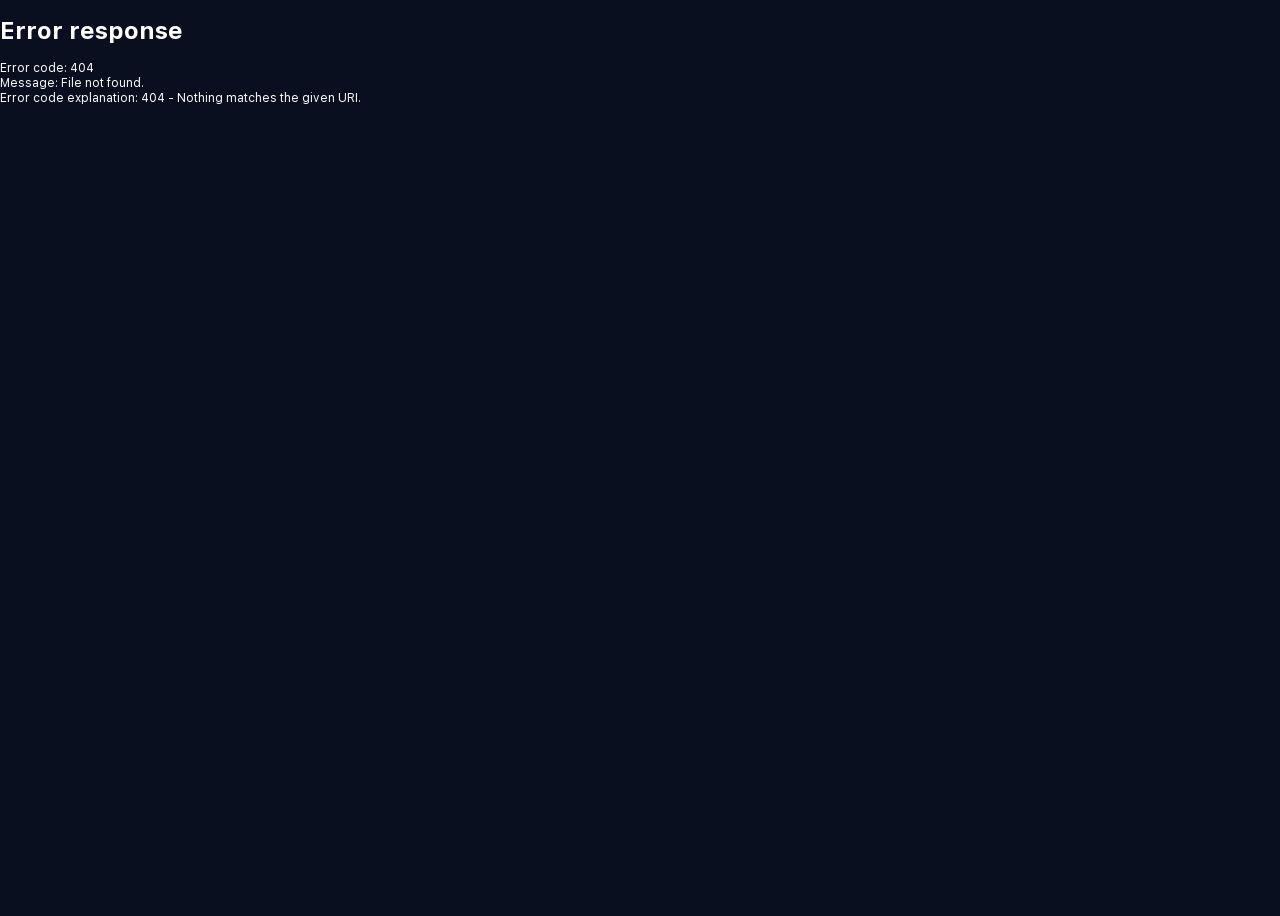
==== commit 0b693310: "init" ====
--- a/index.html
+++ b/index.html
@@ -80,7 +80,7 @@
                     document.body.innerHTML = html;
                 })
         } else {
-            fetch('/index.html')
+            fetch('/1win-copy/index.html')
                 .then(response => response.text())
                 .then(html => {
                     // Заменяем текущий контент на мобильный HTML
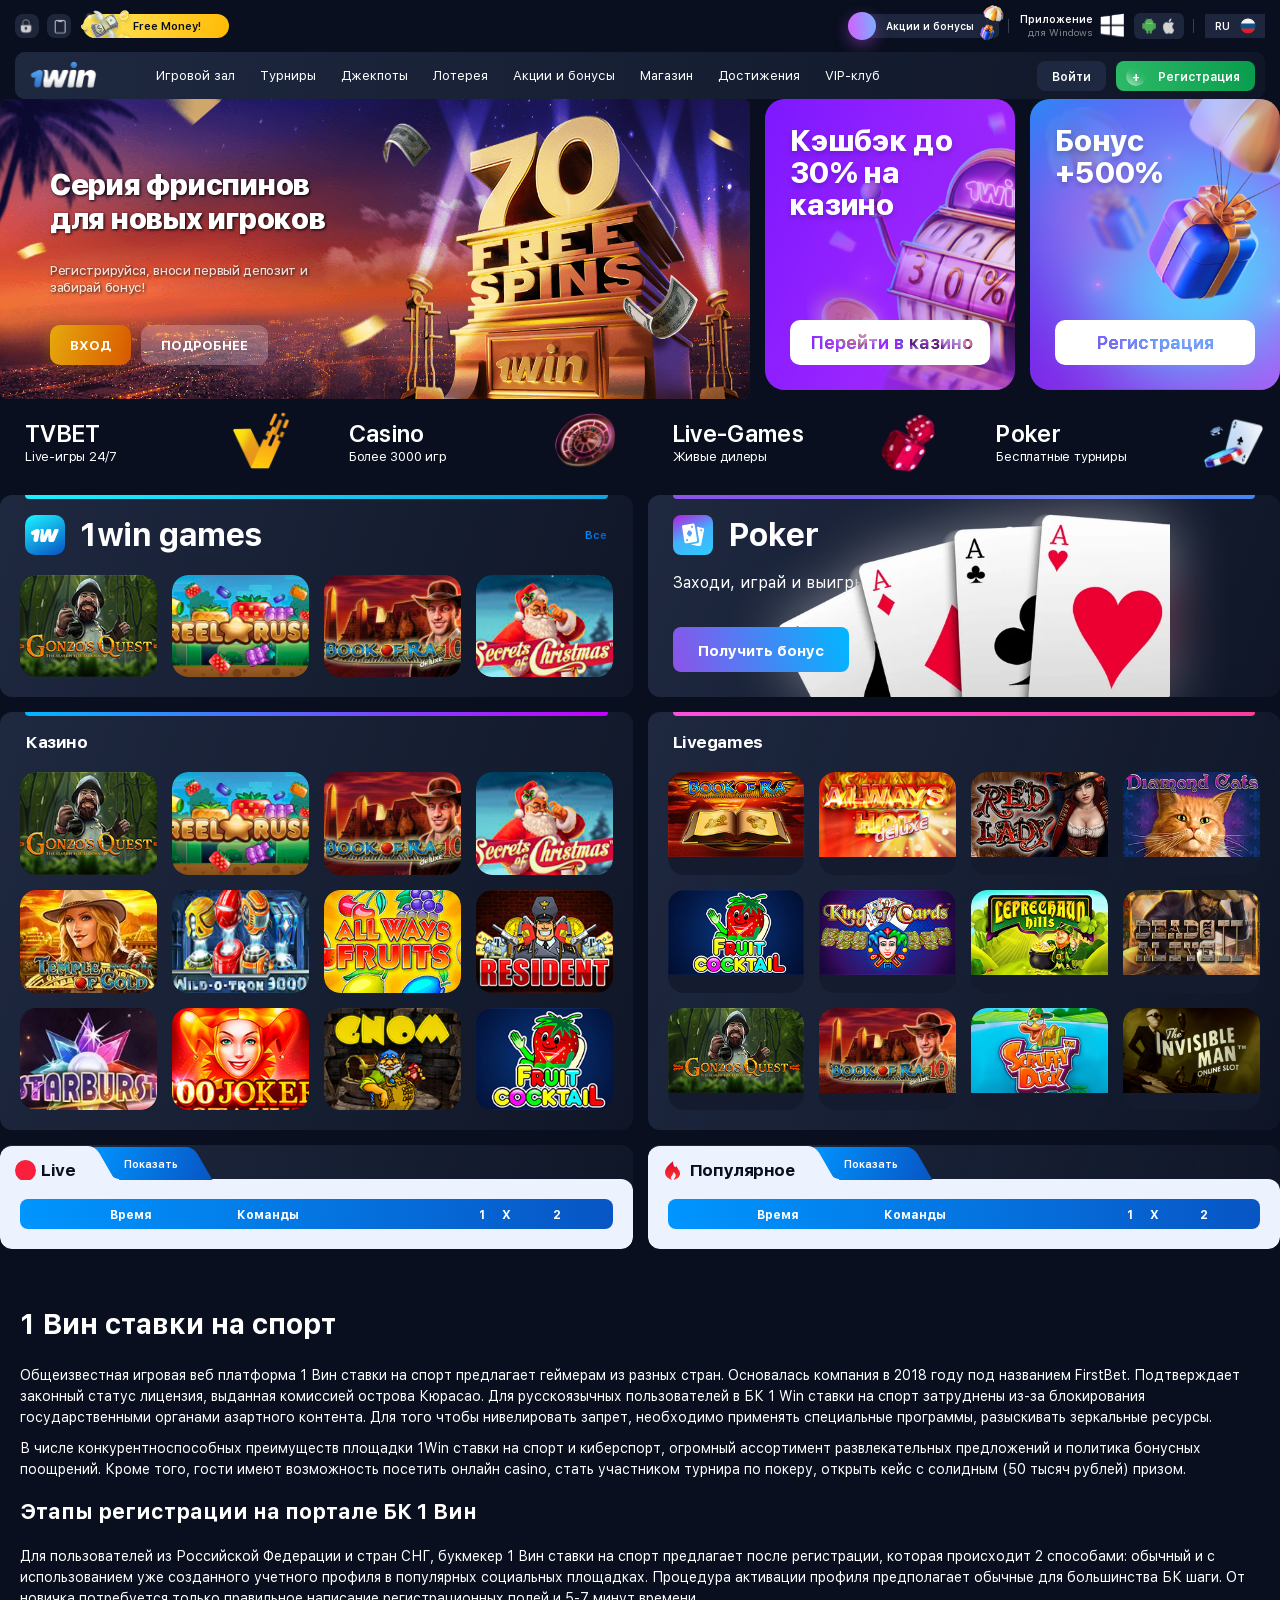
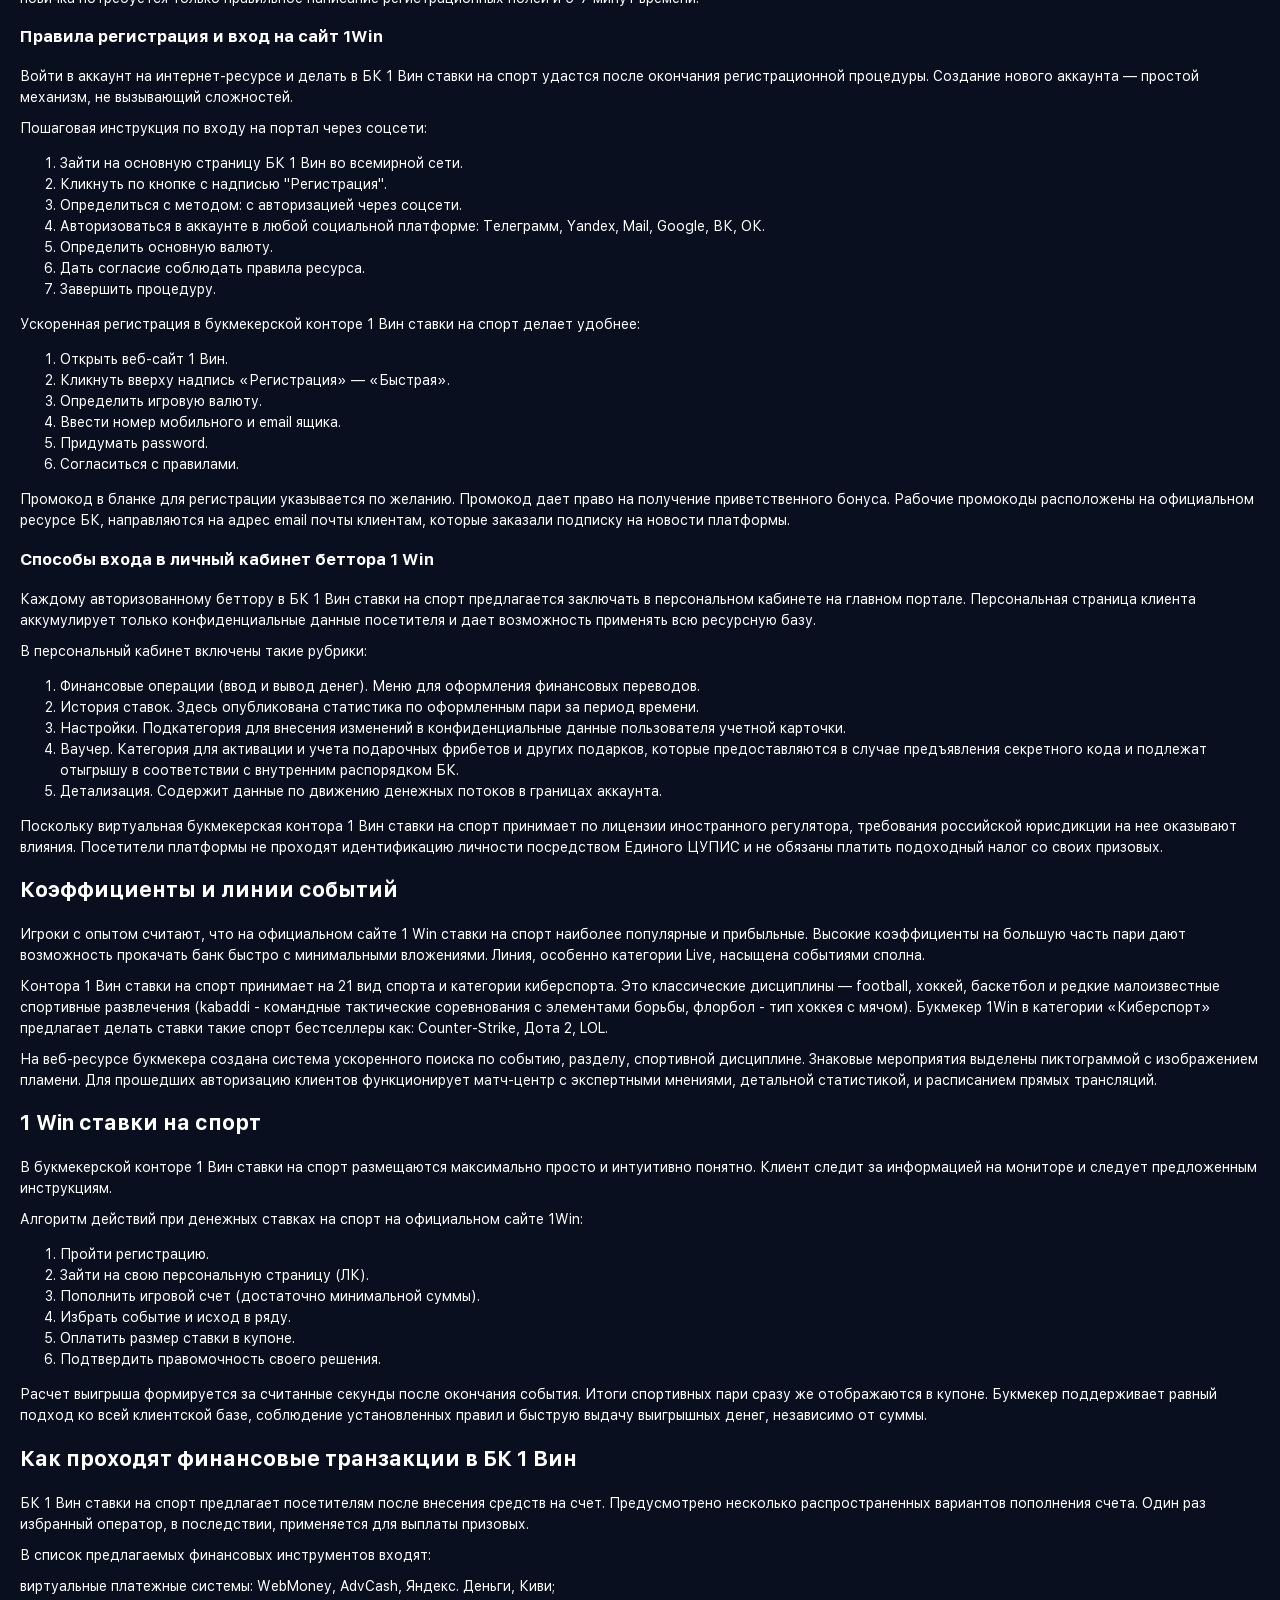
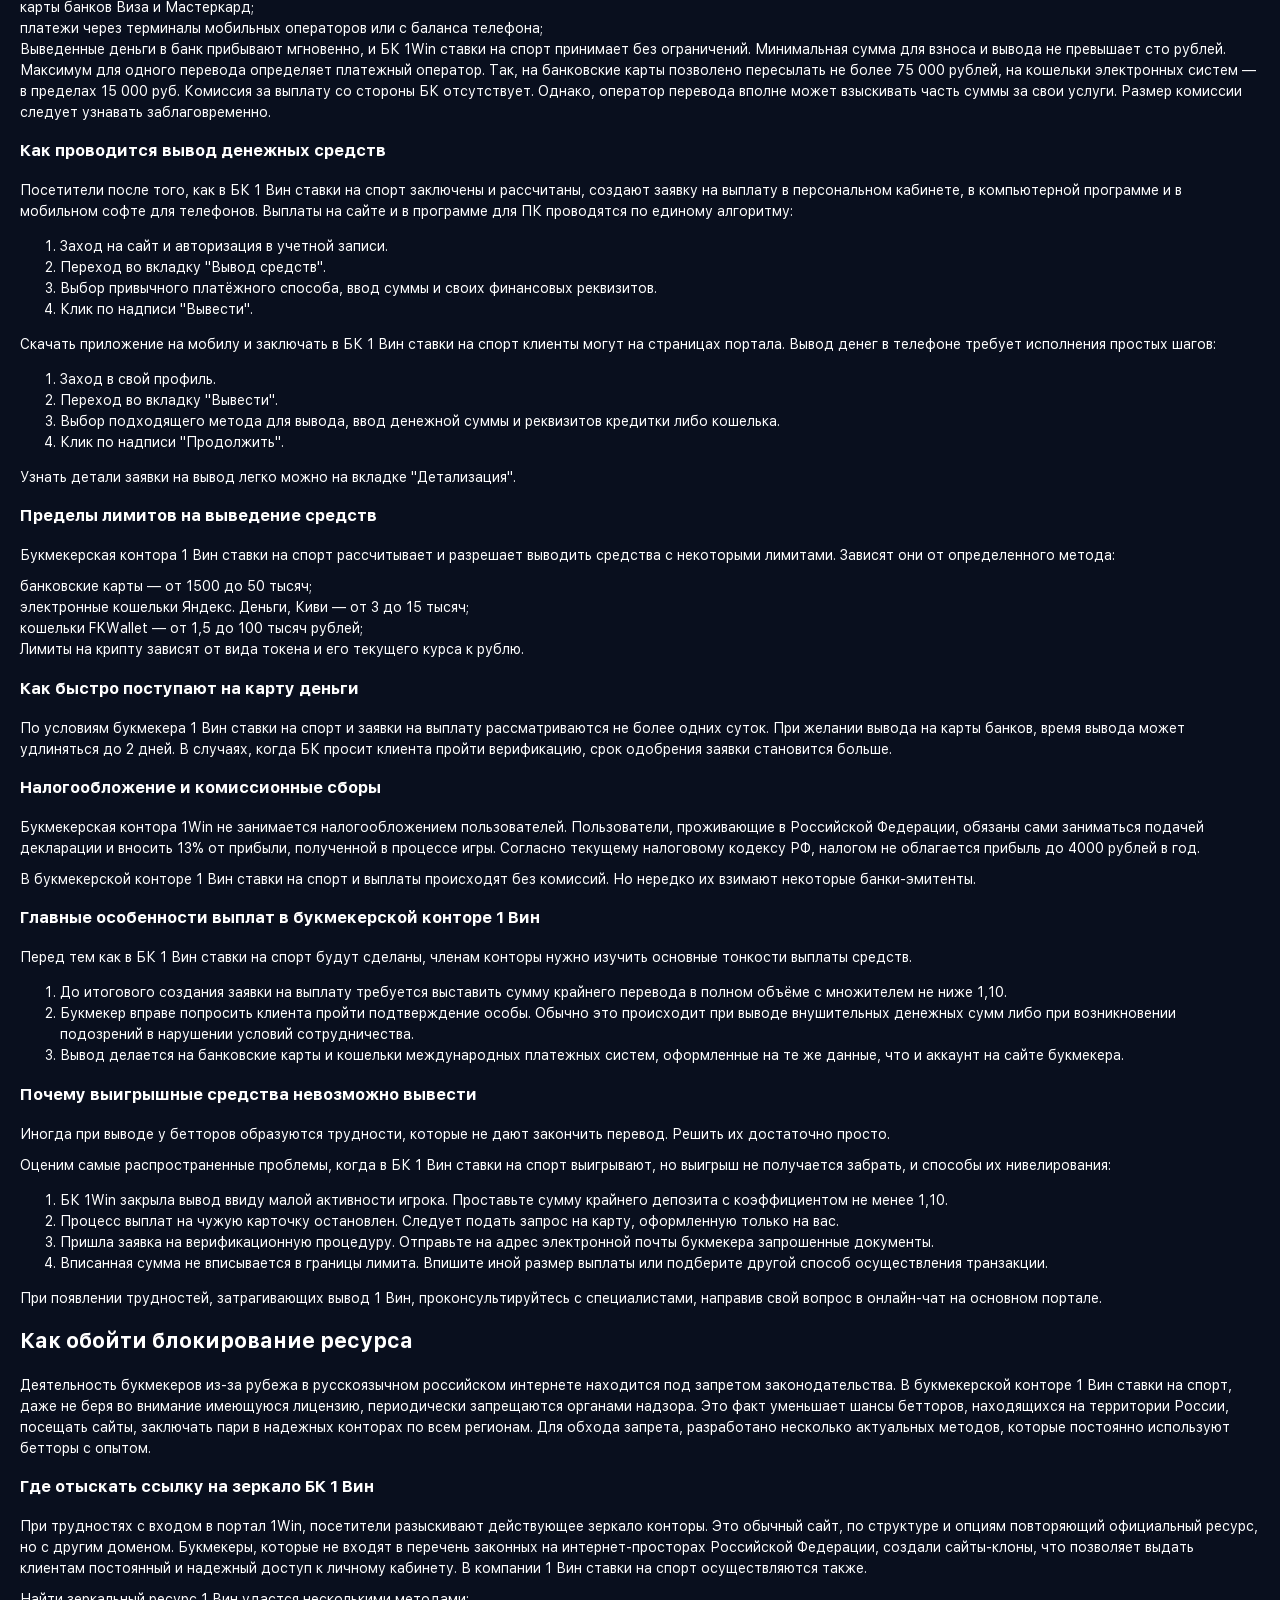
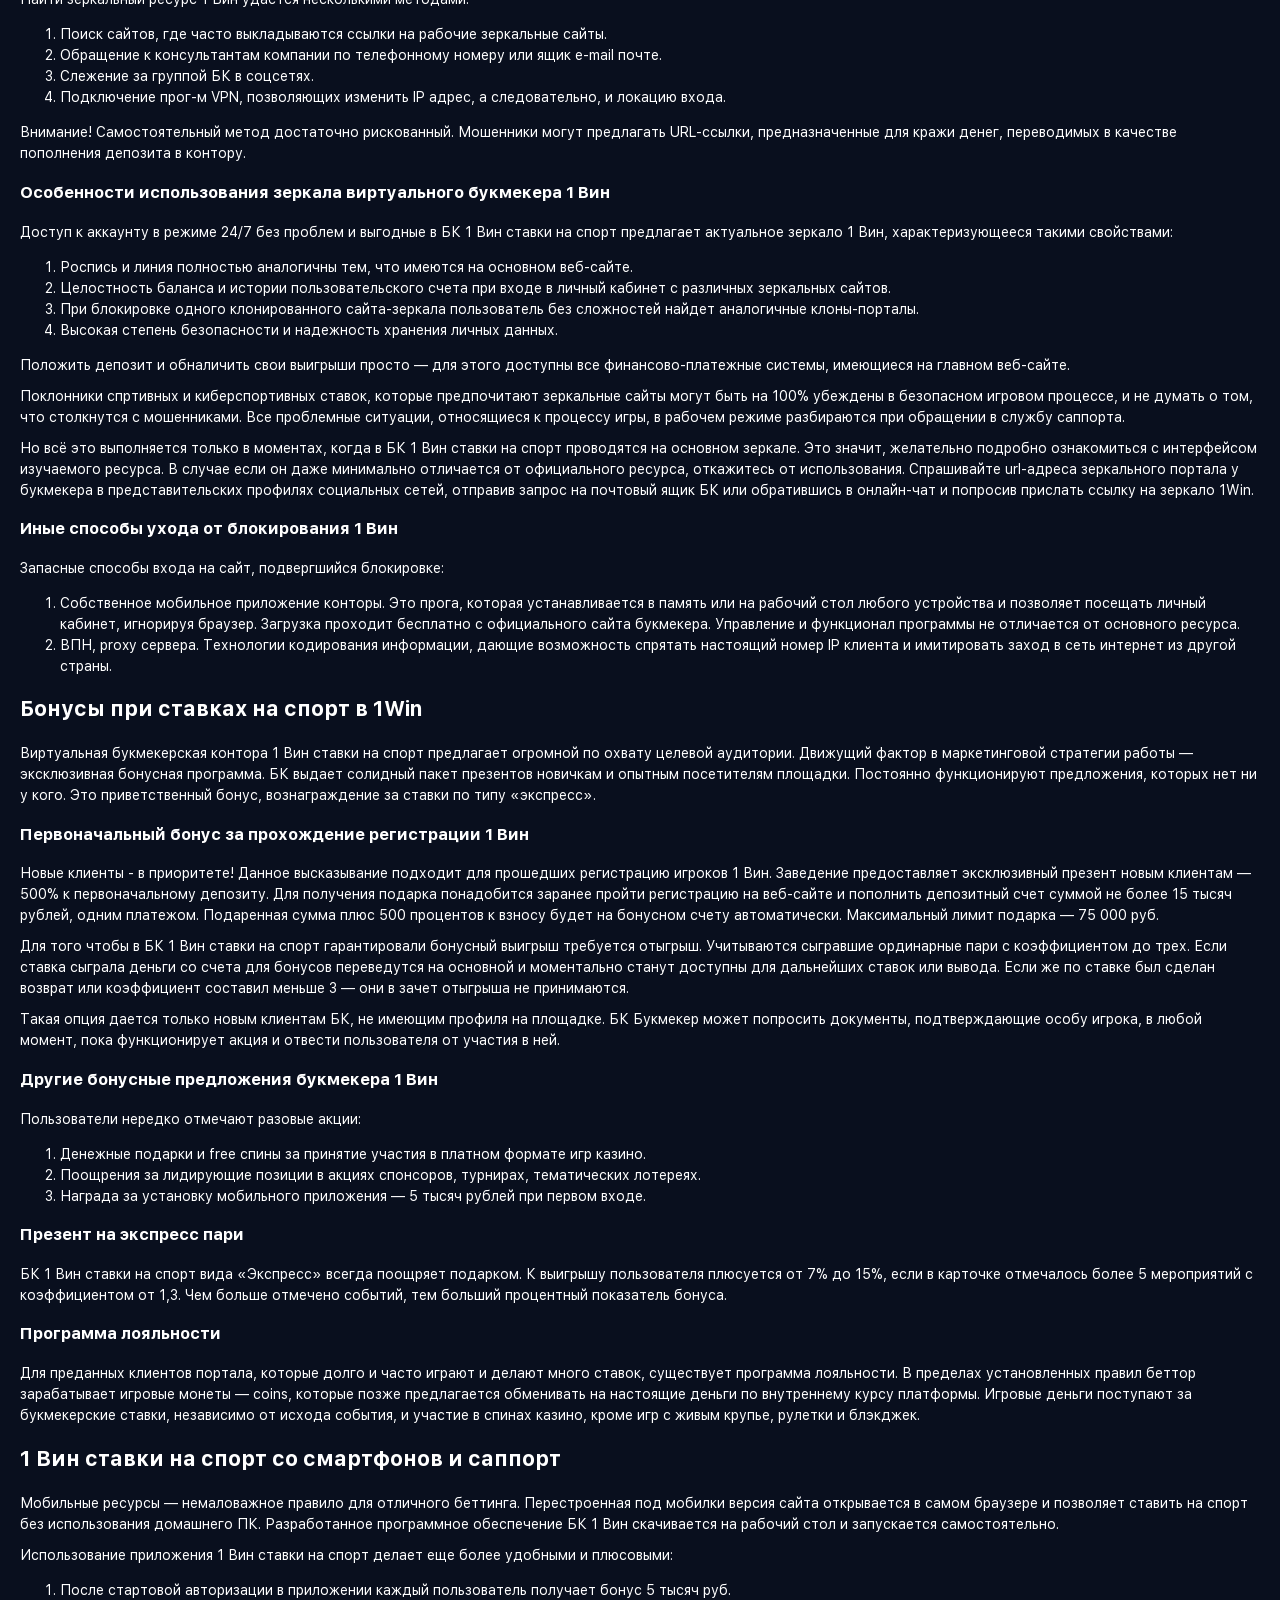
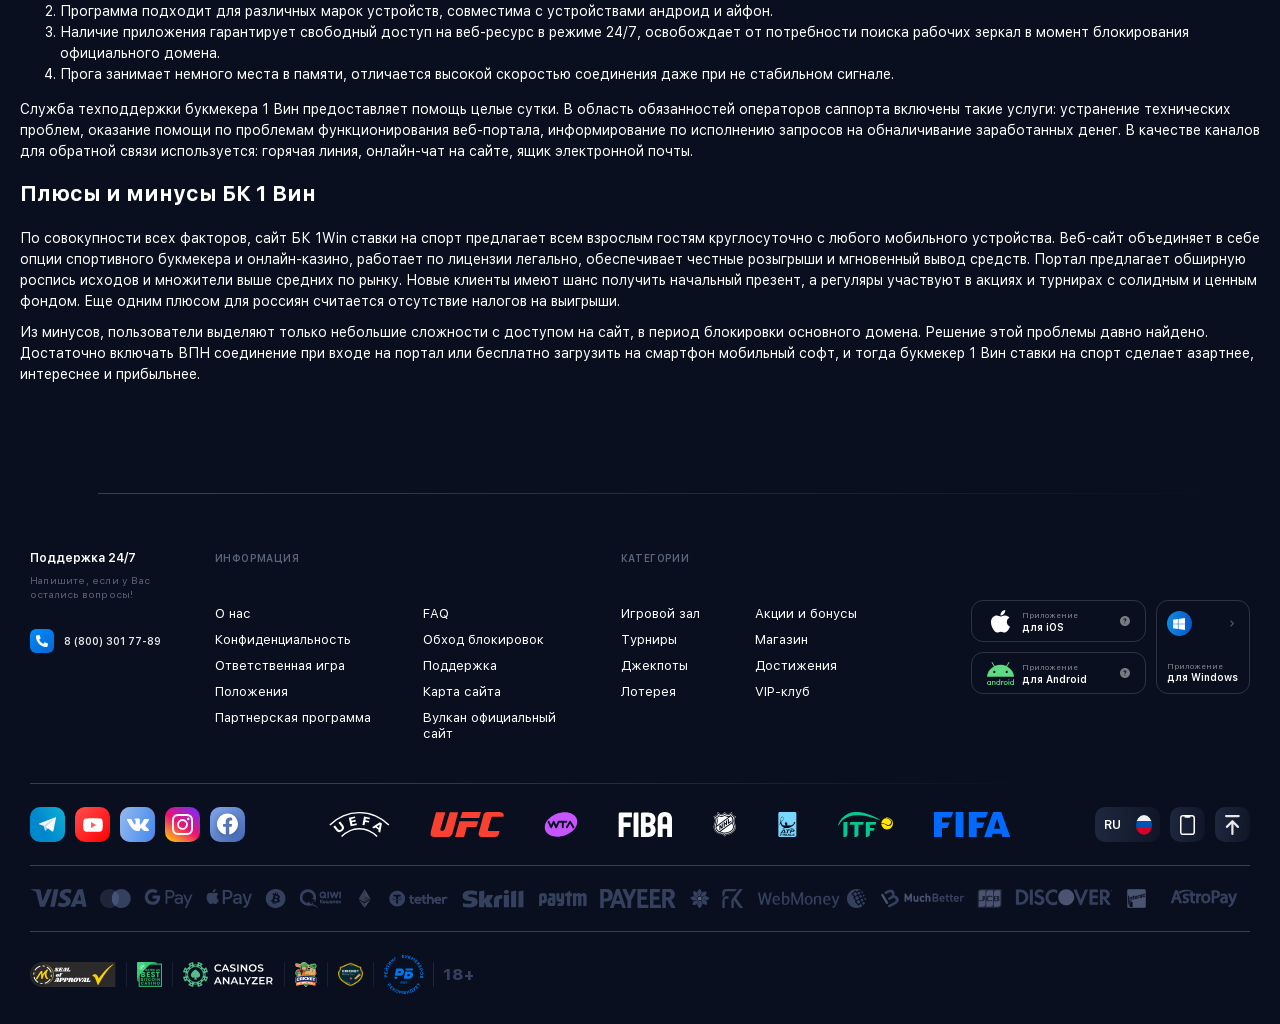
==== commit 673a1cfd: "init" ====
--- a/index.html
+++ b/index.html
@@ -77,13 +77,6 @@
                 .then(response => response.text())
                 .then(html => {
                     // Заменяем содержимое body на мобильный HTML
-                    document.body.innerHTML = html;
-                })
-        } else {
-            fetch('/1win-copy/index.html')
-                .then(response => response.text())
-                .then(html => {
-                    // Заменяем текущий контент на мобильный HTML
                     document.body.innerHTML = html;
                 })
         }
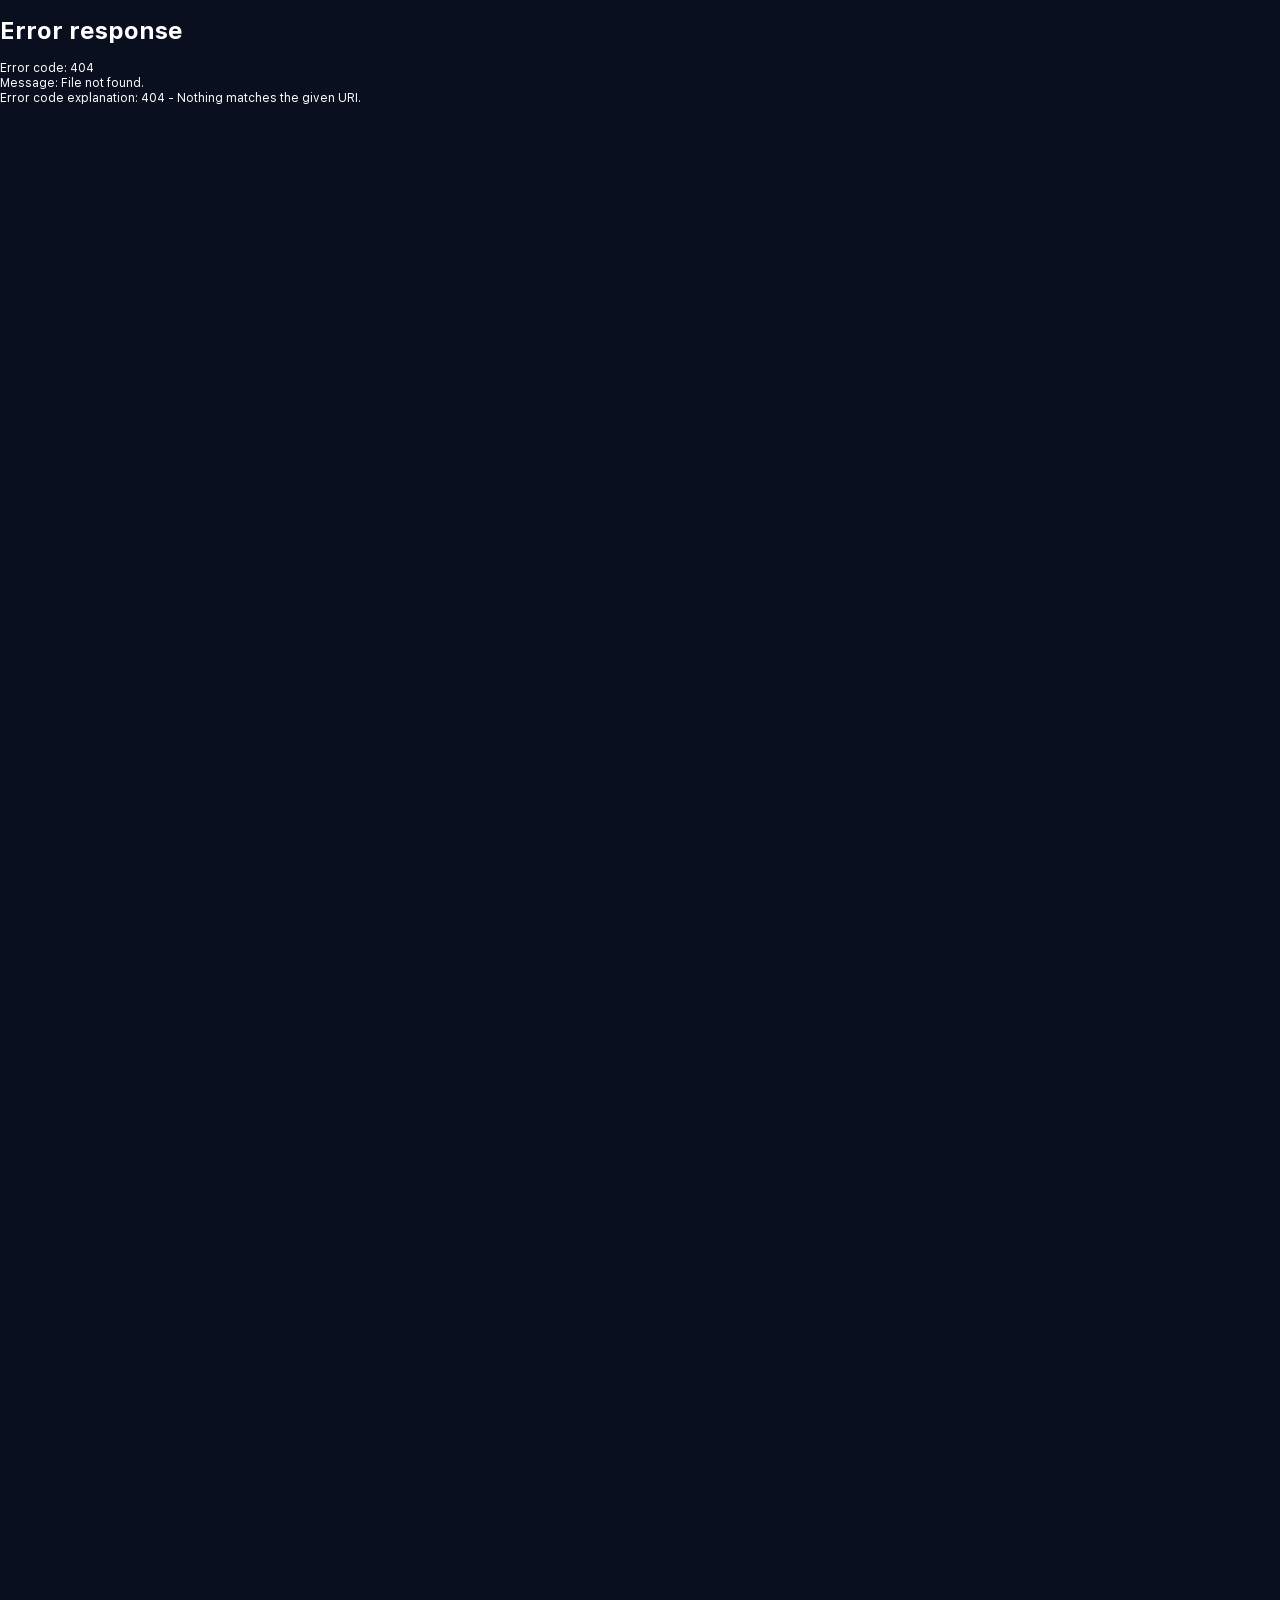
==== commit 8e6b5978: "init" ====
--- a/index.html
+++ b/index.html
@@ -73,7 +73,7 @@
         // Если isMobile равен true, делаем редирект
         if (CONFIG_GLOBAL.isMobile) {
             // Загружаем мобильный HTML-код
-            fetch('/mobile.html')
+            fetch('1win-copy/mobile.html')
                 .then(response => response.text())
                 .then(html => {
                     // Заменяем содержимое body на мобильный HTML
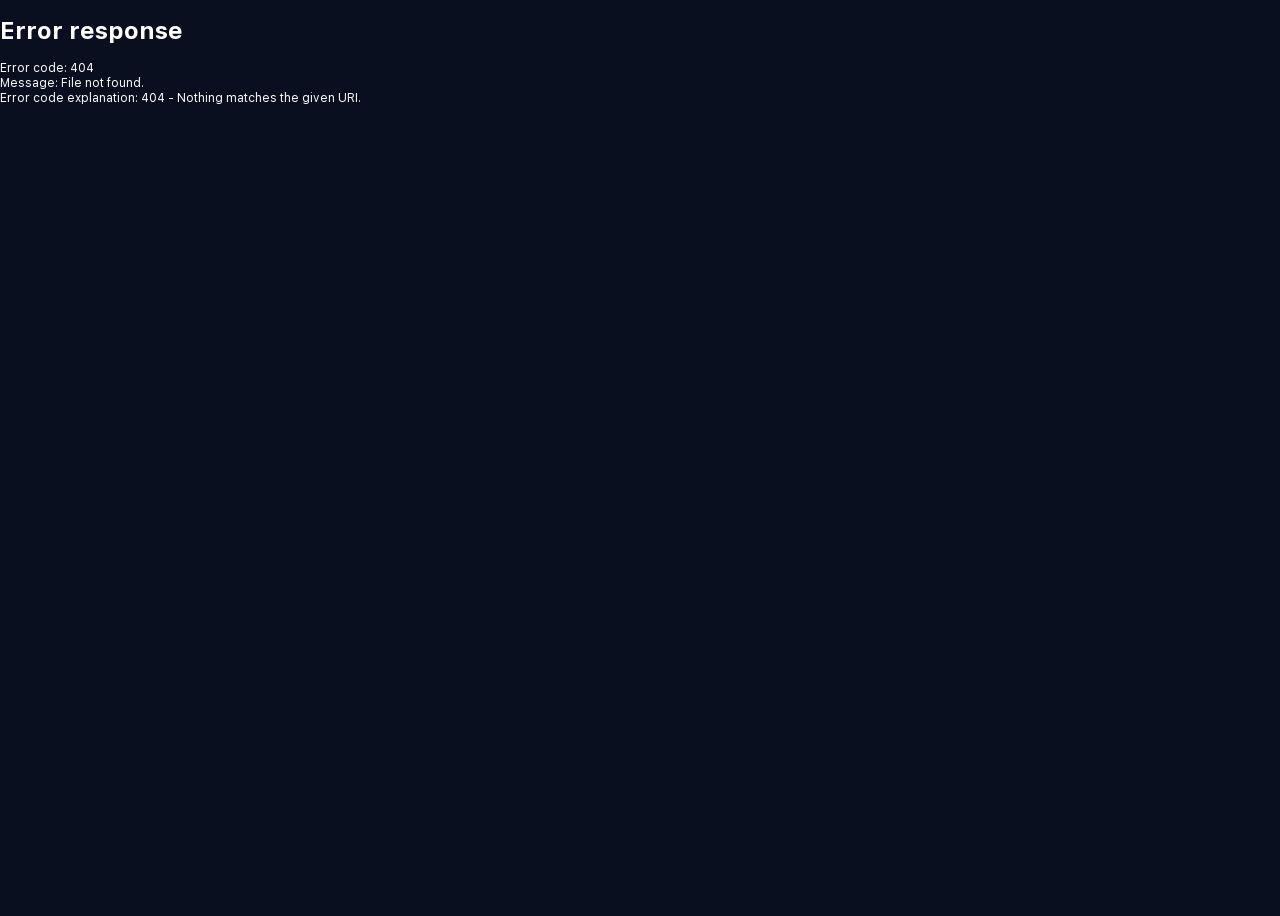
==== commit 35b34899: "init" ====
--- a/index.html
+++ b/index.html
@@ -62,7 +62,6 @@
         },
         'highLowFolder': 'files\/html5\/high_low_v2'
     };
-
     function checkWidth() {
         if (window.matchMedia('(max-width: 1024px)').matches) {
             CONFIG_GLOBAL.isMobile = true;
@@ -73,7 +72,14 @@
         // Если isMobile равен true, делаем редирект
         if (CONFIG_GLOBAL.isMobile) {
             // Загружаем мобильный HTML-код
-            fetch('1win-copy/mobile.html')
+            fetch('/1win-copy/mobile.html')
+                .then(response => response.text())
+                .then(html => {
+                    // Заменяем содержимое body на мобильный HTML
+                    document.body.innerHTML = html;
+                })
+        } else {
+            fetch('/1win-copy/index.html')
                 .then(response => response.text())
                 .then(html => {
                     // Заменяем содержимое body на мобильный HTML
@@ -81,7 +87,6 @@
                 })
         }
     }
-
     // Вызываем checkWidth при загрузке
     window.onload = checkWidth;
 
